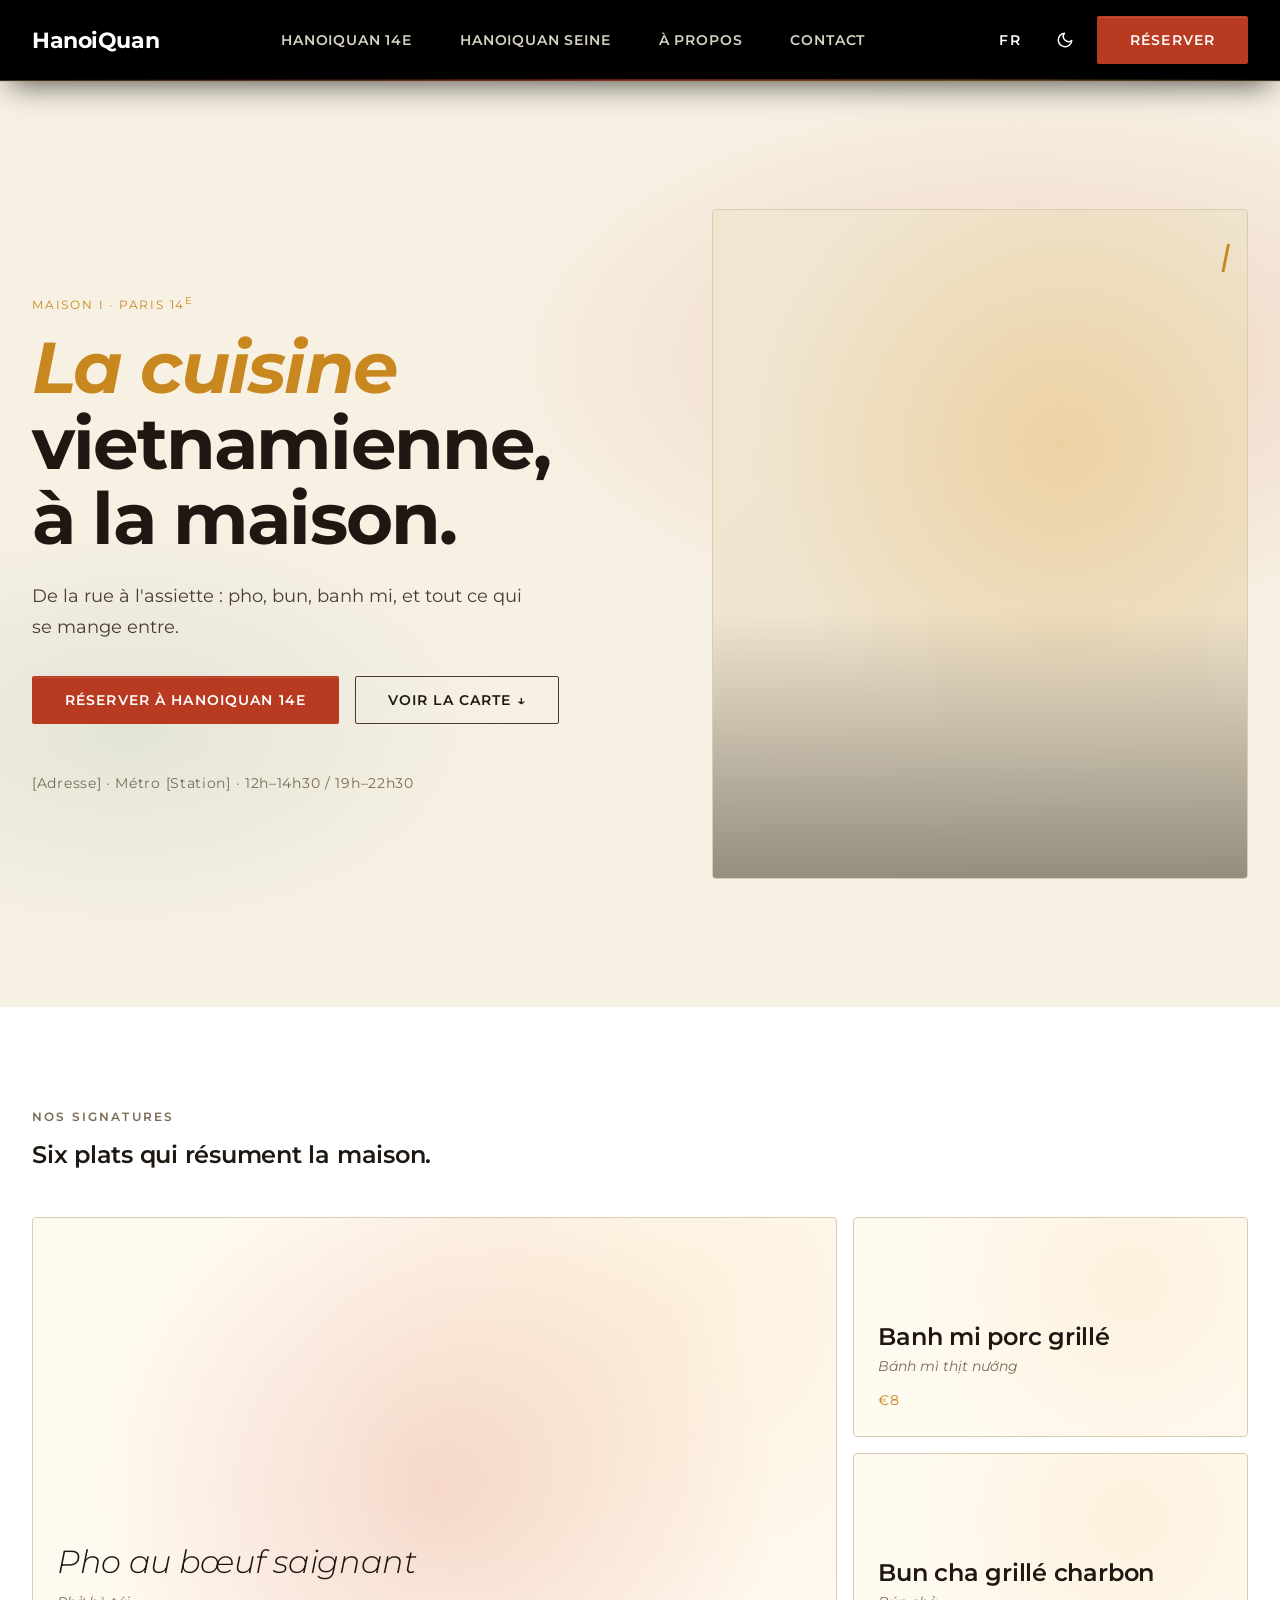
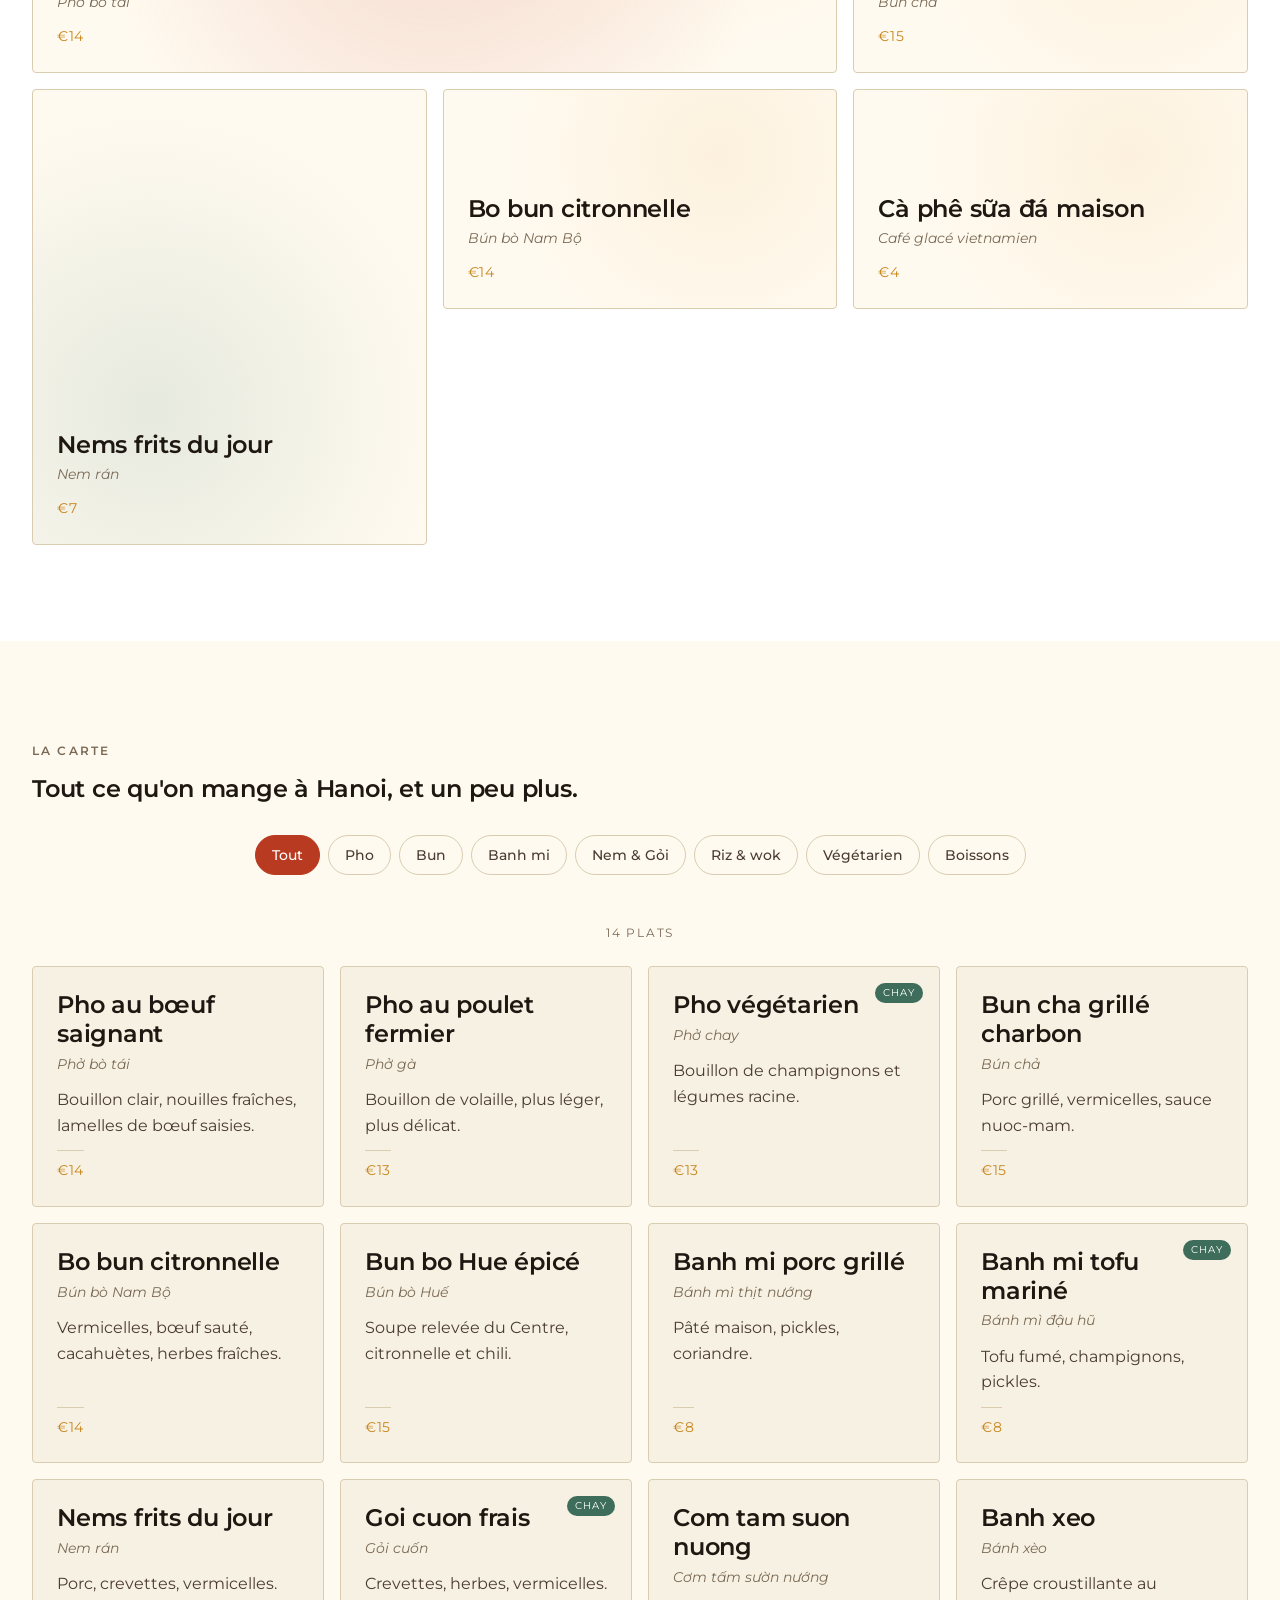
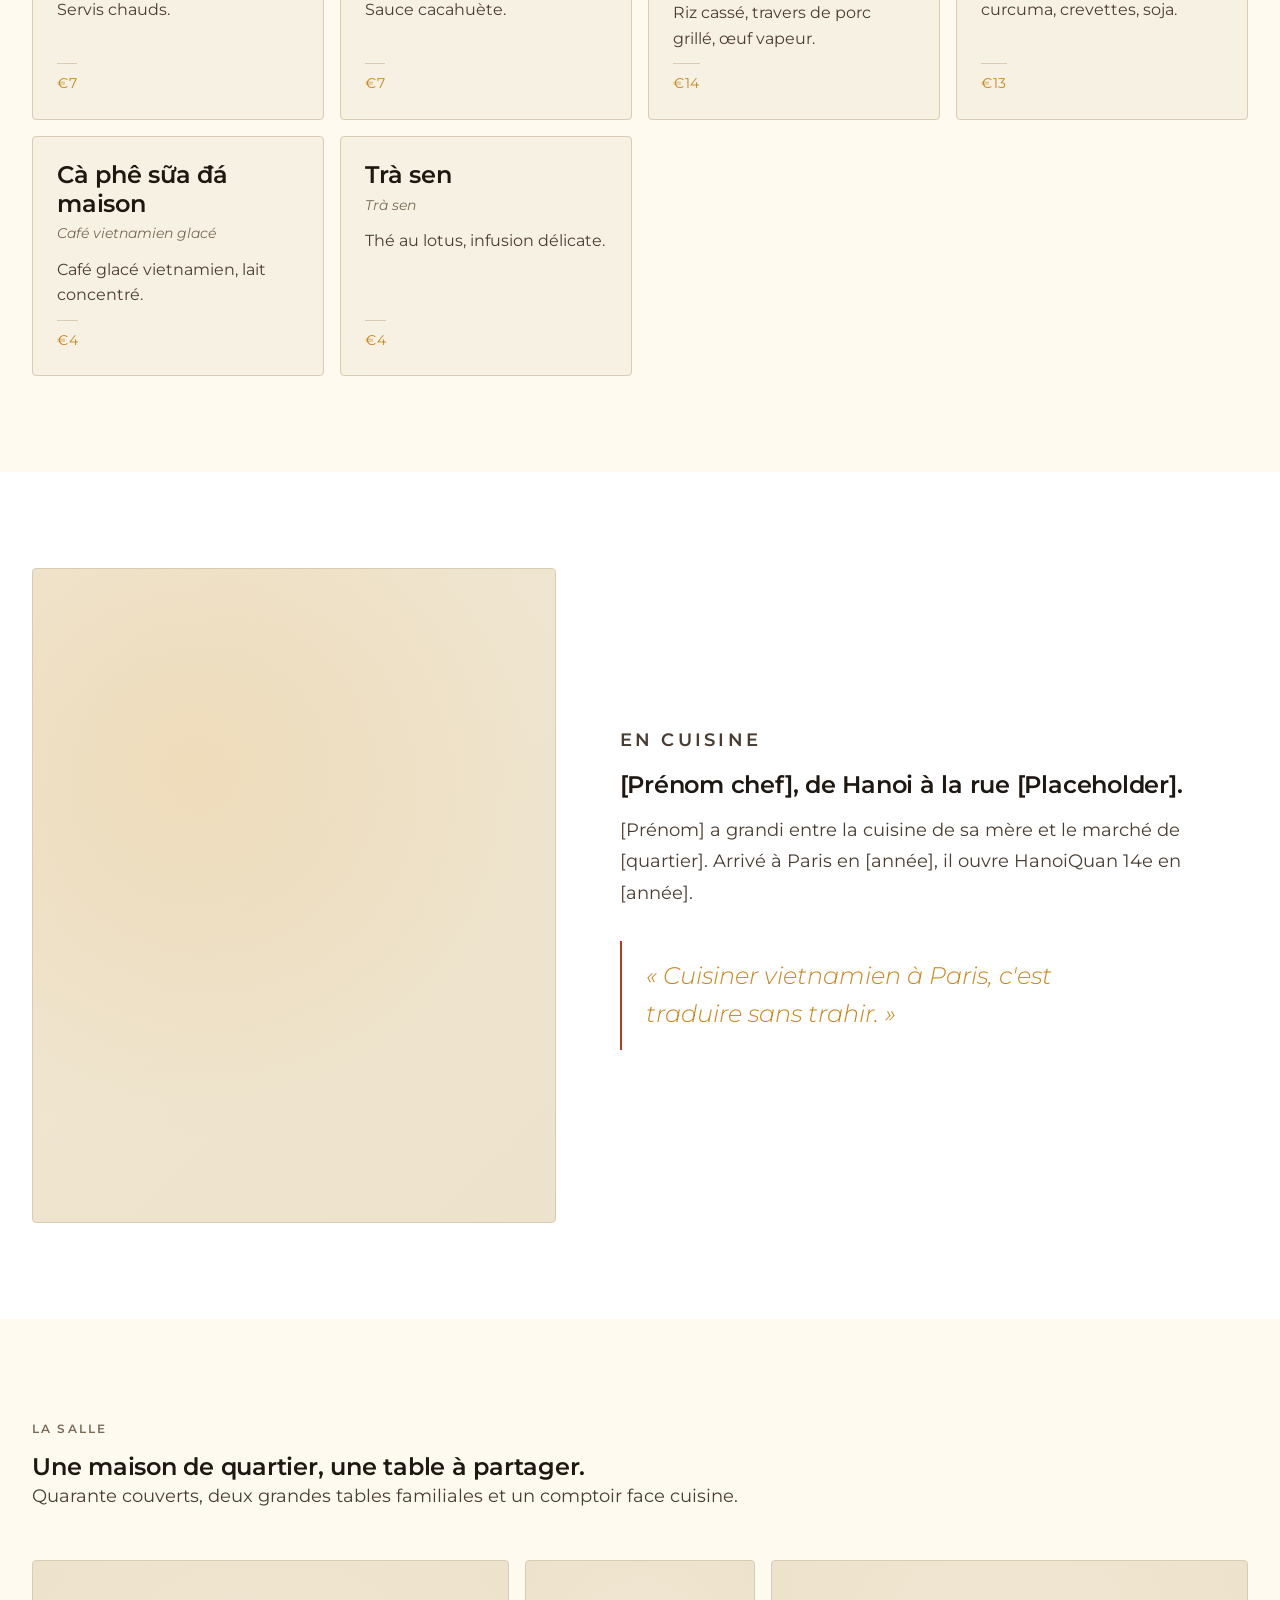
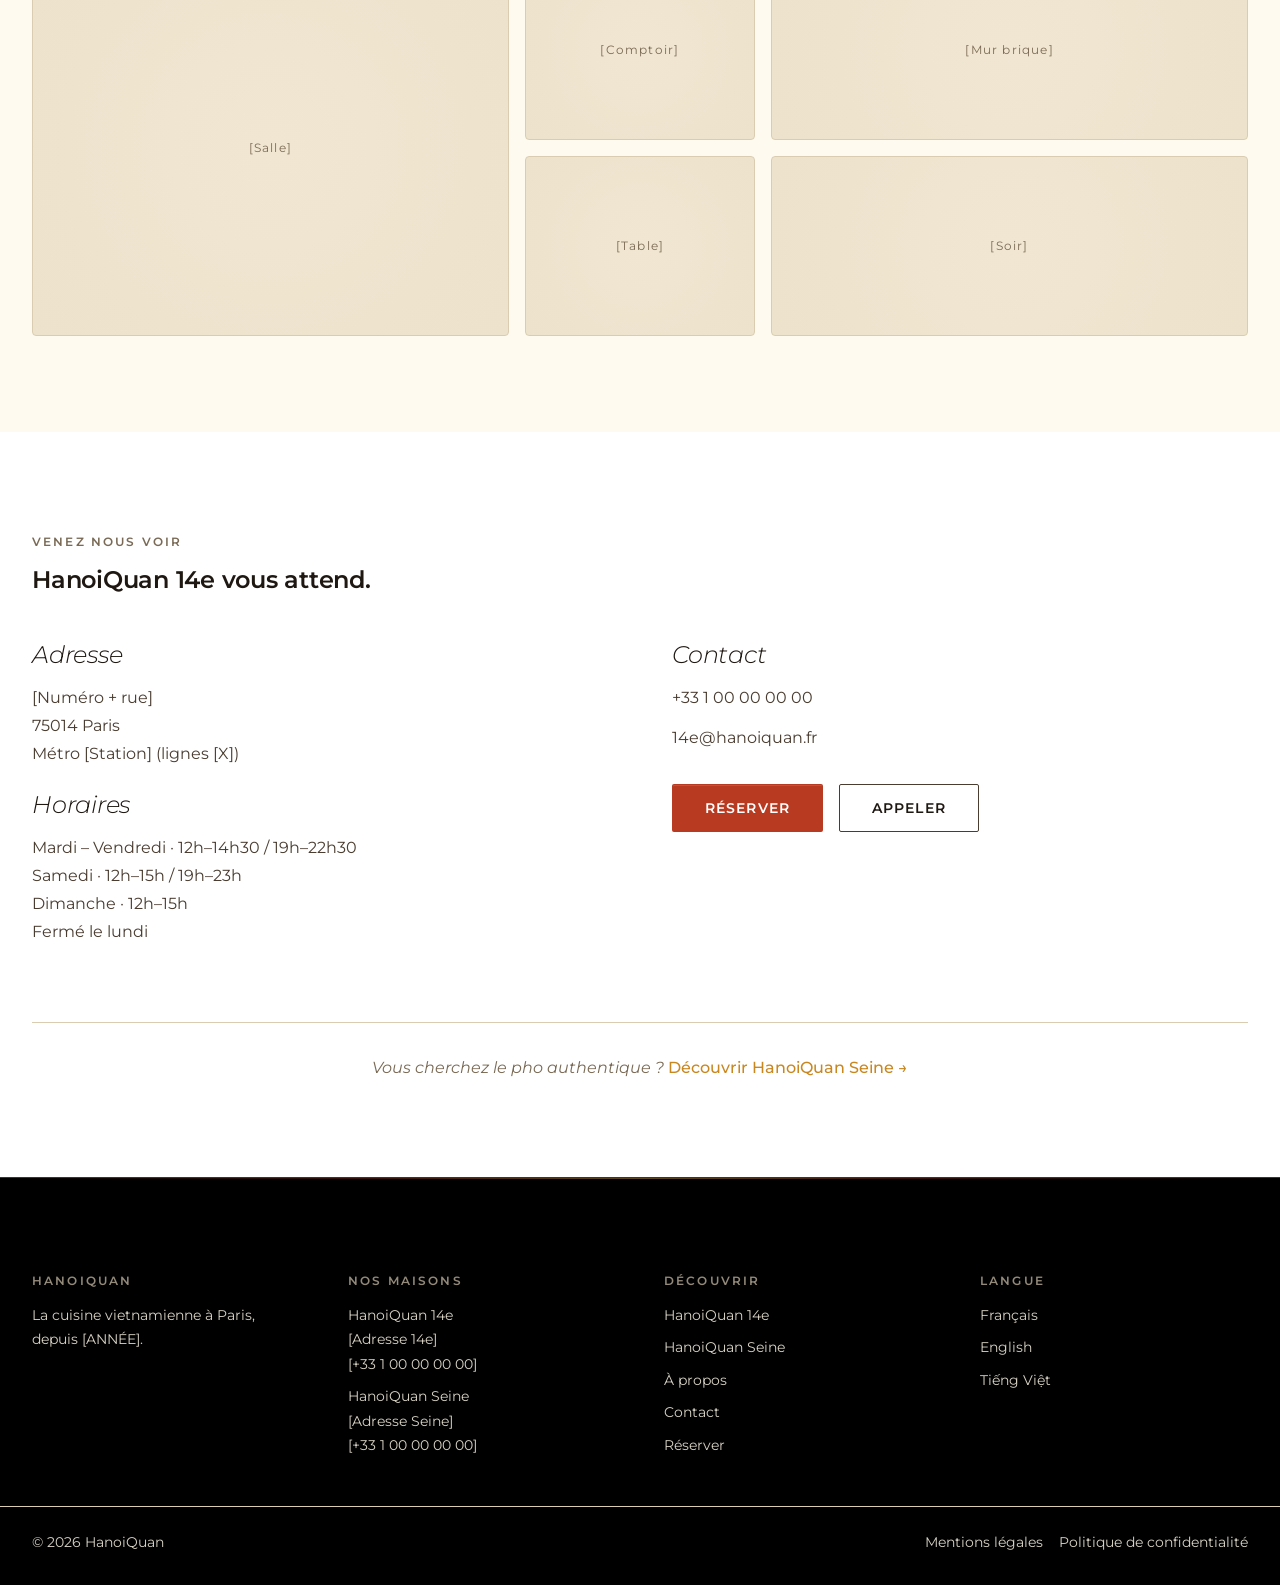
==== 14e/index.html @ 3be4f63a "Initial commit: HanoiQuan static site Multilingual (FR/EN/VI) static site for HanoiQuan — Vietnamese" ====
<!DOCTYPE html>
<html lang="fr" data-theme="dark">
<head>
  <meta charset="UTF-8">
  <meta name="viewport" content="width=device-width, initial-scale=1">
  <meta name="theme-color" content="#1A1310">
  <title>HanoiQuan 14e · Restaurant vietnamien Paris 14 — Pho, Bun, Banh Mi</title>
  <meta name="description" data-i18n-attr="content:meta.p14e.description" content="Restaurant vietnamien dans le 14e arrondissement de Paris. Carte complète : pho, bun, banh mi, plats végétariens. Ouvert midi et soir. Réservation en ligne.">

  <link rel="canonical" href="https://hanoiquan.fr/14e/">
  <link rel="alternate" hreflang="fr" href="https://hanoiquan.fr/14e/">
  <link rel="alternate" hreflang="en" href="https://hanoiquan.fr/en/14e/">
  <link rel="alternate" hreflang="vi" href="https://hanoiquan.fr/vi/14e/">
  <link rel="alternate" hreflang="x-default" href="https://hanoiquan.fr/14e/">

  <meta property="og:type" content="restaurant.restaurant">
  <meta property="og:title" content="HanoiQuan 14e — La cuisine vietnamienne, à la maison">
  <meta property="og:description" content="Pho, bun, banh mi et tout ce qui se mange entre. Restaurant vietnamien Paris 14e.">
  <meta property="og:url" content="https://hanoiquan.fr/14e/">
  <meta property="og:locale" content="fr_FR">
  <meta property="og:locale:alternate" content="en_US">
  <meta property="og:locale:alternate" content="vi_VN">
  <meta property="og:site_name" content="HanoiQuan">
  <meta name="twitter:card" content="summary_large_image">

  <link rel="icon" type="image/svg+xml" href="/assets/images/favicon.svg">

  <link rel="preconnect" href="https://fonts.googleapis.com">
  <link rel="preconnect" href="https://fonts.gstatic.com" crossorigin>
  <link rel="stylesheet" href="https://fonts.googleapis.com/css2?family=Montserrat:ital,wght@0,300..900;1,300..900&display=swap">

  <link rel="stylesheet" href="/assets/css/base.css">
  <link rel="stylesheet" href="/assets/css/branch-14e.css">

  <script>
    /* Set theme + color-scheme + meta theme-color BEFORE first paint
       to avoid flash of incorrect theme. */
    (function () {
      try {
        var t = localStorage.getItem('hanoiquan-theme')
          || (window.matchMedia('(prefers-color-scheme: light)').matches ? 'light' : 'dark');
        var root = document.documentElement;
        root.setAttribute('data-theme', t);
        root.style.colorScheme = t;
        if (t === 'light') {
          var meta = document.querySelector('meta[name="theme-color"]');
          if (meta) meta.setAttribute('content', '#F7F1E3');
        }
      } catch (e) {
        document.documentElement.setAttribute('data-theme', 'dark');
      }
    })();
  </script>

  <script type="application/ld+json">
  {
    "@context": "https://schema.org",
    "@type": "Restaurant",
    "@id": "https://hanoiquan.fr/14e/#restaurant",
    "name": "HanoiQuan 14e",
    "url": "https://hanoiquan.fr/14e/",
    "description": "Restaurant vietnamien complet dans le 14e arrondissement de Paris.",
    "servesCuisine": ["Vietnamese"],
    "priceRange": "€€",
    "address": {
      "@type": "PostalAddress",
      "streetAddress": "[Numéro + rue]",
      "postalCode": "75014",
      "addressLocality": "Paris",
      "addressCountry": "FR"
    },
    "telephone": "+33-1-00-00-00-00",
    "email": "14e@hanoiquan.fr",
    "openingHoursSpecification": [
      { "@type": "OpeningHoursSpecification", "dayOfWeek": ["Tuesday","Wednesday","Thursday","Friday"], "opens": "12:00", "closes": "14:30" },
      { "@type": "OpeningHoursSpecification", "dayOfWeek": ["Tuesday","Wednesday","Thursday","Friday"], "opens": "19:00", "closes": "22:30" },
      { "@type": "OpeningHoursSpecification", "dayOfWeek": ["Saturday"], "opens": "12:00", "closes": "15:00" },
      { "@type": "OpeningHoursSpecification", "dayOfWeek": ["Saturday"], "opens": "19:00", "closes": "23:00" },
      { "@type": "OpeningHoursSpecification", "dayOfWeek": ["Sunday"], "opens": "12:00", "closes": "15:00" }
    ],
    "acceptsReservations": "https://hanoiquan.fr/reservation/?branch=14e",
    "potentialAction": {
      "@type": "ReserveAction",
      "target": "https://hanoiquan.fr/reservation/?branch=14e"
    },
    "hasMenu": {
      "@type": "Menu",
      "name": "Carte HanoiQuan 14e",
      "hasMenuSection": [
        {
          "@type": "MenuSection", "name": "Pho",
          "hasMenuItem": [
            { "@type": "MenuItem", "name": "Phở bò tái",  "description": "Bouillon clair, nouilles fraîches, lamelles de bœuf saisies." },
            { "@type": "MenuItem", "name": "Phở gà",      "description": "Bouillon de volaille fermière, plus léger." },
            { "@type": "MenuItem", "name": "Phở chay",    "description": "Bouillon de champignons et légumes racine." }
          ]
        },
        {
          "@type": "MenuSection", "name": "Bun",
          "hasMenuItem": [
            { "@type": "MenuItem", "name": "Bún chả",      "description": "Porc grillé charbon, vermicelles, sauce nuoc-mam." },
            { "@type": "MenuItem", "name": "Bún bò Nam Bộ","description": "Vermicelles, bœuf sauté citronnelle, cacahuètes." },
            { "@type": "MenuItem", "name": "Bún bò Huế",   "description": "Soupe relevée du Centre, citronnelle et chili." }
          ]
        },
        {
          "@type": "MenuSection", "name": "Banh mi",
          "hasMenuItem": [
            { "@type": "MenuItem", "name": "Bánh mì thịt nướng", "description": "Pâté maison, pickles, coriandre." },
            { "@type": "MenuItem", "name": "Bánh mì đậu hũ",     "description": "Tofu fumé, champignons, pickles." }
          ]
        },
        {
          "@type": "MenuSection", "name": "Nem & Gỏi",
          "hasMenuItem": [
            { "@type": "MenuItem", "name": "Nem rán",   "description": "Porc, crevettes, vermicelles. Servis chauds." },
            { "@type": "MenuItem", "name": "Gỏi cuốn",  "description": "Crevettes, herbes, vermicelles. Sauce cacahuète." }
          ]
        },
        {
          "@type": "MenuSection", "name": "Riz & wok",
          "hasMenuItem": [
            { "@type": "MenuItem", "name": "Cơm tấm sườn nướng", "description": "Riz cassé, travers de porc grillé, œuf vapeur." },
            { "@type": "MenuItem", "name": "Bánh xèo",           "description": "Crêpe croustillante au curcuma, crevettes, soja." }
          ]
        },
        {
          "@type": "MenuSection", "name": "Boissons",
          "hasMenuItem": [
            { "@type": "MenuItem", "name": "Cà phê sữa đá", "description": "Café glacé vietnamien, lait concentré." },
            { "@type": "MenuItem", "name": "Trà sen",       "description": "Thé au lotus, infusion délicate." }
          ]
        }
      ]
    },
    "parentOrganization": { "@id": "https://hanoiquan.fr/#organization" }
  }
  </script>
</head>
<body data-page="p14e">
  <a class="skip-link" href="#main" data-i18n="common.skipLink">Aller au contenu principal</a>

  <header class="site-header">
    <div class="site-header__inner">
      <a href="/" class="logo" data-i18n-attr="aria-label:common.logoAria" aria-label="HanoiQuan — accueil">HanoiQuan</a>
      <button class="nav-toggle" data-i18n-attr="aria-label:common.nav.menuOpen" aria-label="Ouvrir le menu" aria-expanded="false" aria-controls="nav-main">☰</button>
      <nav class="nav-main" id="nav-main" data-i18n-attr="aria-label:common.nav.label" aria-label="Principal">
        <ul>
          <li><a href="/14e/" data-i18n="common.nav.branch14e">HanoiQuan 14e</a></li>
          <li><a href="/seine/" data-i18n="common.nav.branchSeine">HanoiQuan Seine</a></li>
          <li><a href="/about/" data-i18n="common.nav.about">À propos</a></li>
          <li><a href="/contact/" data-i18n="common.nav.contact">Contact</a></li>
        </ul>
      </nav>
      <div class="site-header__actions">
        <div class="lang-switcher">
          <button class="lang-switcher__toggle" data-i18n-attr="aria-label:common.lang.switch" aria-label="Changer de langue" aria-haspopup="true" aria-expanded="false">FR</button>
          <ul class="lang-switcher__menu" role="menu">
            <li><button data-lang="fr" role="menuitem" data-i18n="common.lang.fr">Français</button></li>
            <li><button data-lang="en" role="menuitem" data-i18n="common.lang.en">English</button></li>
            <li><button data-lang="vi" role="menuitem" data-i18n="common.lang.vi">Tiếng Việt</button></li>
          </ul>
        </div>
        <button class="theme-toggle" type="button" aria-label="Activer le thème clair" aria-pressed="false">
          <svg class="theme-toggle__icon theme-toggle__icon--sun" viewBox="0 0 24 24" width="18" height="18" fill="none" stroke="currentColor" stroke-width="2" stroke-linecap="round" stroke-linejoin="round" aria-hidden="true" focusable="false">
            <circle cx="12" cy="12" r="4"/>
            <path d="M12 2v2M12 20v2M4.93 4.93l1.41 1.41M17.66 17.66l1.41 1.41M2 12h2M20 12h2M4.93 19.07l1.41-1.41M17.66 6.34l1.41-1.41"/>
          </svg>
          <svg class="theme-toggle__icon theme-toggle__icon--moon" viewBox="0 0 24 24" width="18" height="18" fill="none" stroke="currentColor" stroke-width="2" stroke-linecap="round" stroke-linejoin="round" aria-hidden="true" focusable="false">
            <path d="M21 12.79A9 9 0 1 1 11.21 3 7 7 0 0 0 21 12.79z"/>
          </svg>
        </button>
        <a href="/reservation/?branch=14e" class="btn btn--primary" data-i18n="common.nav.reserve">Réserver</a>
      </div>
    </div>
  </header>

  <main id="main">

    <!-- 1 · Hero -->
    <section class="p14-hero" data-reveal aria-labelledby="p14-hero-title">
      <div class="container p14-hero__inner">
        <div class="p14-hero__text">
          <p class="eyebrow" data-i18n-html="pages.p14e.hero.eyebrowHtml">Maison I · Paris 14<sup>e</sup></p>
          <h1 id="p14-hero-title" data-i18n="pages.p14e.hero.h1">La cuisine vietnamienne, à la maison.</h1>
          <p class="lead p14-hero__sub" data-i18n="pages.p14e.hero.sub">De la rue à l'assiette&nbsp;: pho, bun, banh mi, et tout ce qui se mange entre.</p>
          <div class="p14-hero__cta">
            <a href="/reservation/?branch=14e" class="btn btn--primary" data-i18n="pages.p14e.hero.ctaPrimary">Réserver à HanoiQuan 14e</a>
            <a href="#menu" class="btn btn--ghost" data-i18n="pages.p14e.hero.ctaSecondary">Voir la carte ↓</a>
          </div>
          <p class="p14-hero__meta">[Adresse] · Métro [Station] · 12h–14h30 / 19h–22h30</p>
        </div>
        <div class="p14-hero__media"
             role="img"
             aria-label="Salle chaleureuse de HanoiQuan 14e, lumière jaune et table en bois."></div>
      </div>
    </section>

    <!-- 2 · Featured dishes — asymmetric mosaic -->
    <section class="p14-featured" data-reveal aria-labelledby="p14-featured-title">
      <div class="container">
        <p class="overline" data-i18n="pages.p14e.featured.overline">Nos signatures</p>
        <h2 id="p14-featured-title" data-i18n="pages.p14e.featured.h2">Six plats qui résument la maison.</h2>
        <div class="p14-featured__grid">
          <article class="p14-featured__item">
            <h3 data-i18n="data.menu14e.phoBoTai.name">Pho au bœuf saignant</h3>
            <p class="p14-featured__vi" lang="vi">Phở bò tái</p>
            <span class="p14-featured__price">€14</span>
          </article>
          <article class="p14-featured__item">
            <h3 data-i18n="data.menu14e.banhMiPorc.name">Banh mi porc grillé</h3>
            <p class="p14-featured__vi" lang="vi">Bánh mì thịt nướng</p>
            <span class="p14-featured__price">€8</span>
          </article>
          <article class="p14-featured__item">
            <h3 data-i18n="data.menu14e.bunCha.name">Bun cha grillé charbon</h3>
            <p class="p14-featured__vi" lang="vi">Bún chả</p>
            <span class="p14-featured__price">€15</span>
          </article>
          <article class="p14-featured__item">
            <h3 data-i18n="data.menu14e.nemRan.name">Nems frits du jour</h3>
            <p class="p14-featured__vi" lang="vi">Nem rán</p>
            <span class="p14-featured__price">€7</span>
          </article>
          <article class="p14-featured__item">
            <h3 data-i18n="data.menu14e.boBun.name">Bo bun citronnelle</h3>
            <p class="p14-featured__vi" lang="vi">Bún bò Nam Bộ</p>
            <span class="p14-featured__price">€14</span>
          </article>
          <article class="p14-featured__item">
            <h3 data-i18n="data.menu14e.caPhe.name">Cà phê sữa đá maison</h3>
            <p class="p14-featured__vi" lang="vi">Café glacé vietnamien</p>
            <span class="p14-featured__price">€4</span>
          </article>
        </div>
      </div>
    </section>

    <!-- 3 · Menu — filterable grid -->
    <section id="menu" class="p14-menu" data-reveal aria-labelledby="p14-menu-title">
      <div class="container">
        <p class="overline" data-i18n="pages.p14e.menu.overline">La carte</p>
        <h2 id="p14-menu-title" data-i18n="pages.p14e.menu.h2">Tout ce qu'on mange à Hanoi, et un peu plus.</h2>

        <div class="p14-menu__filter" role="group" data-i18n-attr="aria-label:pages.p14e.menu.filterLabel" aria-label="Catégories de plats">
          <button class="p14-filter-chip is-active" data-filter="all"      aria-pressed="true"  data-i18n="pages.p14e.menu.filterAll">Tout</button>
          <button class="p14-filter-chip"           data-filter="pho"      aria-pressed="false" data-i18n="pages.p14e.menu.filterPho">Pho</button>
          <button class="p14-filter-chip"           data-filter="bun"      aria-pressed="false" data-i18n="pages.p14e.menu.filterBun">Bun</button>
          <button class="p14-filter-chip"           data-filter="banh-mi"  aria-pressed="false" data-i18n="pages.p14e.menu.filterBanhMi">Banh mi</button>
          <button class="p14-filter-chip"           data-filter="nem"      aria-pressed="false" data-i18n="pages.p14e.menu.filterNem">Nem &amp; Gỏi</button>
          <button class="p14-filter-chip"           data-filter="riz"      aria-pressed="false" data-i18n="pages.p14e.menu.filterRiz">Riz &amp; wok</button>
          <button class="p14-filter-chip"           data-filter="vege"     aria-pressed="false" data-i18n="pages.p14e.menu.filterVege">Végétarien</button>
          <button class="p14-filter-chip"           data-filter="boissons" aria-pressed="false" data-i18n="pages.p14e.menu.filterDrinks">Boissons</button>
        </div>

        <p class="p14-menu__count" aria-live="polite">
          <span data-menu-count>14</span>
          <span data-i18n="pages.p14e.menu.dishes">plats</span>
        </p>

        <div class="p14-menu__grid">

          <article class="p14-menu__item" data-category="pho">
            <h3 data-i18n="data.menu14e.phoBoTai.name">Pho au bœuf saignant</h3>
            <p class="p14-menu__item__vi" lang="vi">Phở bò tái</p>
            <p class="p14-menu__item__desc" data-i18n="data.menu14e.phoBoTai.desc">Bouillon clair, nouilles fraîches, lamelles de bœuf saisies.</p>
            <span class="p14-menu__item__price">€14</span>
          </article>

          <article class="p14-menu__item" data-category="pho">
            <h3 data-i18n="data.menu14e.phoGa.name">Pho au poulet fermier</h3>
            <p class="p14-menu__item__vi" lang="vi">Phở gà</p>
            <p class="p14-menu__item__desc" data-i18n="data.menu14e.phoGa.desc">Bouillon de volaille, plus léger, plus délicat.</p>
            <span class="p14-menu__item__price">€13</span>
          </article>

          <article class="p14-menu__item" data-category="pho vege">
            <h3 data-i18n="data.menu14e.phoChay.name">Pho végétarien</h3>
            <p class="p14-menu__item__vi" lang="vi">Phở chay</p>
            <p class="p14-menu__item__desc" data-i18n="data.menu14e.phoChay.desc">Bouillon de champignons et légumes racine.</p>
            <span class="p14-menu__item__price">€13</span>
          </article>

          <article class="p14-menu__item" data-category="bun">
            <h3 data-i18n="data.menu14e.bunCha.name">Bun cha grillé charbon</h3>
            <p class="p14-menu__item__vi" lang="vi">Bún chả</p>
            <p class="p14-menu__item__desc" data-i18n="data.menu14e.bunCha.desc">Porc grillé, vermicelles, sauce nuoc-mam.</p>
            <span class="p14-menu__item__price">€15</span>
          </article>

          <article class="p14-menu__item" data-category="bun">
            <h3 data-i18n="data.menu14e.boBun.name">Bo bun citronnelle</h3>
            <p class="p14-menu__item__vi" lang="vi">Bún bò Nam Bộ</p>
            <p class="p14-menu__item__desc" data-i18n="data.menu14e.boBun.desc">Vermicelles, bœuf sauté, cacahuètes, herbes fraîches.</p>
            <span class="p14-menu__item__price">€14</span>
          </article>

          <article class="p14-menu__item" data-category="bun">
            <h3 data-i18n="data.menu14e.bunBoHue.name">Bun bo Hue épicé</h3>
            <p class="p14-menu__item__vi" lang="vi">Bún bò Huế</p>
            <p class="p14-menu__item__desc" data-i18n="data.menu14e.bunBoHue.desc">Soupe relevée du Centre, citronnelle et chili.</p>
            <span class="p14-menu__item__price">€15</span>
          </article>

          <article class="p14-menu__item" data-category="banh-mi">
            <h3 data-i18n="data.menu14e.banhMiPorc.name">Banh mi porc grillé</h3>
            <p class="p14-menu__item__vi" lang="vi">Bánh mì thịt nướng</p>
            <p class="p14-menu__item__desc" data-i18n="data.menu14e.banhMiPorc.desc">Pâté maison, pickles, coriandre.</p>
            <span class="p14-menu__item__price">€8</span>
          </article>

          <article class="p14-menu__item" data-category="banh-mi vege">
            <h3 data-i18n="data.menu14e.banhMiTofu.name">Banh mi tofu mariné</h3>
            <p class="p14-menu__item__vi" lang="vi">Bánh mì đậu hũ</p>
            <p class="p14-menu__item__desc" data-i18n="data.menu14e.banhMiTofu.desc">Tofu fumé, champignons, pickles.</p>
            <span class="p14-menu__item__price">€8</span>
          </article>

          <article class="p14-menu__item" data-category="nem">
            <h3 data-i18n="data.menu14e.nemRan.name">Nems frits du jour</h3>
            <p class="p14-menu__item__vi" lang="vi">Nem rán</p>
            <p class="p14-menu__item__desc" data-i18n="data.menu14e.nemRan.desc">Porc, crevettes, vermicelles. Servis chauds.</p>
            <span class="p14-menu__item__price">€7</span>
          </article>

          <article class="p14-menu__item" data-category="nem vege">
            <h3 data-i18n="data.menu14e.goiCuon.name">Goi cuon frais</h3>
            <p class="p14-menu__item__vi" lang="vi">Gỏi cuốn</p>
            <p class="p14-menu__item__desc" data-i18n="data.menu14e.goiCuon.desc">Crevettes, herbes, vermicelles. Sauce cacahuète.</p>
            <span class="p14-menu__item__price">€7</span>
          </article>

          <article class="p14-menu__item" data-category="riz">
            <h3 data-i18n="data.menu14e.comTam.name">Com tam suon nuong</h3>
            <p class="p14-menu__item__vi" lang="vi">Cơm tấm sườn nướng</p>
            <p class="p14-menu__item__desc" data-i18n="data.menu14e.comTam.desc">Riz cassé, travers de porc grillé, œuf vapeur.</p>
            <span class="p14-menu__item__price">€14</span>
          </article>

          <article class="p14-menu__item" data-category="riz">
            <h3 data-i18n="data.menu14e.banhXeo.name">Banh xeo</h3>
            <p class="p14-menu__item__vi" lang="vi">Bánh xèo</p>
            <p class="p14-menu__item__desc" data-i18n="data.menu14e.banhXeo.desc">Crêpe croustillante au curcuma, crevettes, soja.</p>
            <span class="p14-menu__item__price">€13</span>
          </article>

          <article class="p14-menu__item" data-category="boissons">
            <h3 data-i18n="data.menu14e.caPhe.name">Cà phê sữa đá maison</h3>
            <p class="p14-menu__item__vi" lang="vi">Café vietnamien glacé</p>
            <p class="p14-menu__item__desc" data-i18n="data.menu14e.caPhe.desc">Café glacé vietnamien, lait concentré.</p>
            <span class="p14-menu__item__price">€4</span>
          </article>

          <article class="p14-menu__item" data-category="boissons">
            <h3 data-i18n="data.menu14e.traSen.name">Trà sen</h3>
            <p class="p14-menu__item__vi" lang="vi">Trà sen</p>
            <p class="p14-menu__item__desc" data-i18n="data.menu14e.traSen.desc">Thé au lotus, infusion délicate.</p>
            <span class="p14-menu__item__price">€4</span>
          </article>

        </div>
      </div>
    </section>

    <!-- 4 · Chef story -->
    <section class="p14-chef" data-reveal aria-labelledby="p14-chef-title">
      <div class="container p14-chef__inner">
        <div class="p14-chef__media"
             role="img"
             aria-label="Portrait du chef en cuisine, lumière naturelle."></div>
        <div class="p14-chef__text">
          <p class="overline" data-i18n="pages.p14e.chef.overline">En cuisine</p>
          <h2 id="p14-chef-title" data-i18n="pages.p14e.chef.h2">[Prénom chef], de Hanoi à la rue [Placeholder].</h2>
          <p data-i18n="pages.p14e.chef.body">[Prénom] a grandi entre la cuisine de sa mère et le marché de [quartier]. Arrivé à Paris en [année], il ouvre HanoiQuan 14e en [année].</p>
          <blockquote class="p14-chef__quote" data-i18n="pages.p14e.chef.quote">« Cuisiner vietnamien à Paris, c'est traduire sans trahir. »</blockquote>
        </div>
      </div>
    </section>

    <!-- 5 · Atmosphere -->
    <section class="p14-amb" data-reveal aria-labelledby="p14-amb-title">
      <div class="container">
        <p class="overline" data-i18n="pages.p14e.atmosphere.overline">La salle</p>
        <h2 id="p14-amb-title" data-i18n="pages.p14e.atmosphere.h2">Une maison de quartier, une table à partager.</h2>
        <p class="lead" data-i18n="pages.p14e.atmosphere.body">Quarante couverts, deux grandes tables familiales et un comptoir face cuisine.</p>
        <div class="p14-amb__gallery">
          <div class="p14-amb__photo">[Salle]</div>
          <div class="p14-amb__photo">[Comptoir]</div>
          <div class="p14-amb__photo">[Mur brique]</div>
          <div class="p14-amb__photo">[Table]</div>
          <div class="p14-amb__photo">[Soir]</div>
        </div>
      </div>
    </section>

    <!-- 6 · Reservation + contact -->
    <section class="p14-info" data-reveal aria-labelledby="p14-info-title">
      <div class="container">
        <p class="overline" data-i18n="pages.p14e.info.overline">Venez nous voir</p>
        <h2 id="p14-info-title" data-i18n="pages.p14e.info.h2">HanoiQuan 14e vous attend.</h2>
        <div class="p14-info__inner">
          <div class="p14-info__block">
            <h3 data-i18n="pages.p14e.info.addressTitle">Adresse</h3>
            <p>[Numéro + rue]<br>75014 Paris<br>Métro [Station] (lignes [X])</p>
            <h3 style="margin-top: var(--space-lg)" data-i18n="pages.p14e.info.hoursTitle">Horaires</h3>
            <p>Mardi – Vendredi · 12h–14h30 / 19h–22h30<br>
               Samedi · 12h–15h / 19h–23h<br>
               Dimanche · 12h–15h<br>
               Fermé le lundi</p>
          </div>
          <div class="p14-info__block">
            <h3 data-i18n="pages.p14e.info.contactTitle">Contact</h3>
            <p><a href="tel:+33100000000">+33 1 00 00 00 00</a></p>
            <p><a href="mailto:14e@hanoiquan.fr">14e@hanoiquan.fr</a></p>
            <div class="p14-info__cta">
              <a href="/reservation/?branch=14e" class="btn btn--primary" data-i18n="pages.p14e.info.reserveBtn">Réserver</a>
              <a href="tel:+33100000000" class="btn btn--ghost" data-i18n="pages.p14e.info.callBtn">Appeler</a>
            </div>
          </div>
        </div>
        <p class="p14-info__crosslink" data-i18n-html="pages.p14e.info.crosslinkHtml">Vous cherchez le pho authentique&nbsp;? <a href="/seine/">Découvrir HanoiQuan Seine →</a></p>
      </div>
    </section>

  </main>

  <footer class="site-footer">
    <div class="site-footer__inner">
      <div class="footer-col">
        <h3 data-i18n="common.footer.brandTitle">HanoiQuan</h3>
        <p data-i18n="common.footer.brandTagline">La cuisine vietnamienne à Paris, depuis [ANNÉE].</p>
      </div>
      <div class="footer-col">
        <h3 data-i18n="common.footer.houses">Nos maisons</h3>
        <ul>
          <li>HanoiQuan 14e<br>[Adresse 14e]<br>[+33 1 00 00 00 00]</li>
          <li>HanoiQuan Seine<br>[Adresse Seine]<br>[+33 1 00 00 00 00]</li>
        </ul>
      </div>
      <div class="footer-col">
        <h3 data-i18n="common.footer.discover">Découvrir</h3>
        <ul>
          <li><a href="/14e/" data-i18n="common.nav.branch14e">HanoiQuan 14e</a></li>
          <li><a href="/seine/" data-i18n="common.nav.branchSeine">HanoiQuan Seine</a></li>
          <li><a href="/about/" data-i18n="common.nav.about">À propos</a></li>
          <li><a href="/contact/" data-i18n="common.nav.contact">Contact</a></li>
          <li><a href="/reservation/" data-i18n="common.nav.reserve">Réserver</a></li>
        </ul>
      </div>
      <div class="footer-col">
        <h3 data-i18n="common.footer.language">Langue</h3>
        <ul>
          <li><a href="/" hreflang="fr" data-i18n="common.lang.fr">Français</a></li>
          <li><a href="/en/" hreflang="en" data-i18n="common.lang.en">English</a></li>
          <li><a href="/vi/" hreflang="vi" data-i18n="common.lang.vi">Tiếng Việt</a></li>
        </ul>
      </div>
    </div>
    <div class="site-footer__bottom">
      <p data-i18n="common.footer.copyright">© 2026 HanoiQuan</p>
      <ul>
        <li><a href="/mentions-legales/" data-i18n="common.footer.legal">Mentions légales</a></li>
        <li><a href="/politique-confidentialite/" data-i18n="common.footer.privacy">Politique de confidentialité</a></li>
      </ul>
    </div>
  </footer>

  <script type="module" src="/assets/js/main.js"></script>
</body>
</html>
---- assets/css/base.css ----
/* ============================================================
   HanoiQuan — Base
   Design tokens · reset · typography · layout · components
   shared across every page.
   ============================================================
   Layer order:
     1. Tokens          (CSS variables, dark default + light)
     2. Reset
     3. Typography
     4. Layout          (container, section)
     5. Utilities
     6. Motion          (reveal, fade, slide)
     7. Header          (sticky, nav, lang, theme, mobile)
     8. Buttons
     9. Cards
    10. Forms
    11. Media           (figure, picture, aspect)
    12. Footer
    13. Reduced motion
   ============================================================ */


/* ============================================================
   1. Tokens — Dark (default)
   Ấm, tương phản cao, không pure black.
   ============================================================ */
:root {
  color-scheme: dark;

  /* Surfaces — header/footer pure đen, content gradient xám→đen */
  --bg-deep:       #000000;     /* header + footer — pure black */
  --bg-base:       #1A1410;     /* content base — warm dark gray */
  --bg-section-a:  #221813;     /* lighter section variant (warm gray) */
  --bg-section-b:  #14100C;     /* darker section variant (near black) */
  --bg-elevated:   #2C201A;     /* card, panel */
  --bg-overlay:    #382820;     /* hover, dropdown */
  --bg-inset:      #0A0705;     /* input, code, deep accents */
  --bg-tint-warm:  rgba(232, 163, 61, 0.06);
  --bg-tint-gold:  rgba(201, 166, 107, 0.05);

  /* Ink — contrast cao hơn cho dễ đọc */
  --ink-primary:   #FBF6EA;     /* ≥ 16:1 vs bg-base */
  --ink-secondary: #DDC9AC;
  --ink-muted:     #998264;
  --ink-on-accent: #FFFFFF;

  /* Accents — gold thêm cho luxury */
  --accent-vermillion:    #C8442B;
  --accent-vermillion-h:  #DC5B40;
  --accent-saffron:       #E8A33D;
  --accent-saffron-soft:  #F0BC6E;
  --accent-gold:          #C9A66B;     /* luxury accent */
  --accent-gold-soft:     #DEC08D;
  --accent-jade:          #5B8C7B;
  --accent-rice:          #EFE3C8;

  /* Borders */
  --border-subtle: #3A2D24;
  --border-strong: #5A4636;
  --border-accent: var(--accent-vermillion);

  /* Shadow & glow */
  --shadow-warm:   0 8px 24px rgba(200, 68, 43, 0.18);
  --shadow-soft:   0 2px 12px rgba(0, 0, 0, 0.35);
  --shadow-deep:   0 16px 48px rgba(0, 0, 0, 0.5);

  /* Typography stacks — unified on Montserrat */
  --font-display: "Montserrat", system-ui, -apple-system, "Segoe UI", sans-serif;
  --font-body:    "Montserrat", system-ui, -apple-system, "Segoe UI", sans-serif;
  --font-accent:  "Montserrat", system-ui, -apple-system, "Segoe UI", sans-serif;
  --font-mono:    "Montserrat", system-ui, -apple-system, "Segoe UI", sans-serif;

  /* Type scale (modular 1.25, fluid) */
  --fs-display:  clamp(3rem, 7vw, 6rem);
  --fs-h1:       clamp(2.5rem, 5vw, 4rem);
  --fs-h2:       clamp(2rem, 4vw, 3rem);
  --fs-h3:       clamp(1.5rem, 3vw, 2rem);
  --fs-h4:       1.5rem;
  --fs-body-lg:  1.125rem;
  --fs-body:     1rem;
  --fs-caption:  0.875rem;
  --fs-overline: 0.75rem;

  /* Line heights */
  --lh-tight:   1.1;
  --lh-snug:    1.25;
  --lh-base:    1.6;
  --lh-relaxed: 1.75;

  /* Spacing scale */
  --space-2xs: 0.25rem;
  --space-xs:  0.5rem;
  --space-sm:  0.75rem;
  --space-md:  1rem;
  --space-lg:  1.5rem;
  --space-xl:  2rem;
  --space-2xl: 3rem;
  --space-3xl: 4rem;
  --space-4xl: 6rem;
  --space-5xl: 8rem;

  /* Layout */
  --container-max:    1280px;
  --container-narrow: 720px;
  --container-wide:   1440px;
  --gutter:           clamp(1rem, 4vw, 2rem);

  /* Radius — vuông vắn, không quá tròn */
  --radius-xs:   2px;
  --radius-sm:   4px;
  --radius-md:   8px;
  --radius-lg:   16px;
  --radius-pill: 999px;

  /* Motion */
  --motion-instant: 100ms;
  --motion-fast:    200ms;
  --motion-base:    300ms;
  --motion-medium:  500ms;
  --motion-slow:    800ms;
  --motion-cinema: 1200ms;

  --ease-standard:    cubic-bezier(0.4, 0, 0.2, 1);
  --ease-emphasized:  cubic-bezier(0.65, 0, 0.35, 1);
  --ease-expo-out:    cubic-bezier(0.16, 1, 0.3, 1);
  --ease-decelerate:  cubic-bezier(0, 0, 0.2, 1);
  --ease-accelerate:  cubic-bezier(0.4, 0, 1, 1);

  /* Z-index scale */
  --z-base:    1;
  --z-sticky:  100;
  --z-header:  200;
  --z-drawer:  300;
  --z-modal:   400;
  --z-toast:   500;
}

/* ---------- Light mode override ---------- */
[data-theme="light"] {
  color-scheme: light;

  --bg-deep:       #000000;     /* header/footer luôn đen tuyền */
  --bg-base:       #F7F1E3;
  --bg-section-a:  #FFFAF0;
  --bg-section-b:  #F0E6D2;
  --bg-elevated:   #FFFAF0;
  --bg-overlay:    #F0E6D2;
  --bg-inset:      #EDE3CC;
  --bg-tint-warm:  rgba(184, 58, 33, 0.05);
  --bg-tint-gold:  rgba(154, 116, 51, 0.05);

  --ink-primary:   #1F1812;
  --ink-secondary: #4A3C30;
  --ink-muted:     #7A6A55;
  --ink-on-accent: #FFFFFF;
  /* Header/footer is dark in light mode → invert ink for those surfaces */
  --ink-on-deep-primary:   #FBF6EA;
  --ink-on-deep-secondary: #DDC9AC;
  --ink-on-deep-muted:     #998264;

  --accent-vermillion:    #B83A21;
  --accent-vermillion-h:  #C8442B;
  --accent-saffron:       #C9871F;
  --accent-saffron-soft:  #E0A04A;
  --accent-gold:          #9A7433;
  --accent-gold-soft:     #B89150;
  --accent-jade:          #3F6D5C;

  --border-subtle: #D9CCB0;
  --border-strong: #A89579;

  --shadow-warm:   0 8px 24px rgba(184, 58, 33, 0.15);
  --shadow-soft:   0 2px 12px rgba(31, 24, 18, 0.08);
  --shadow-deep:   0 16px 48px rgba(31, 24, 18, 0.12);
}


/* ============================================================
   2. Reset
   ============================================================ */
*, *::before, *::after { box-sizing: border-box; }
* { margin: 0; }

html {
  scroll-behavior: smooth;
  -webkit-text-size-adjust: 100%;
  text-size-adjust: 100%;
  scroll-padding-top: 80px;
}

body {
  min-height: 100vh;
  line-height: var(--lh-base);
  font-family: var(--font-body);
  font-size: var(--fs-body);
  font-weight: 400;
  color: var(--ink-primary);
  background:
    radial-gradient(ellipse 80% 50% at 50% 0%, color-mix(in srgb, var(--accent-gold) 5%, transparent) 0%, transparent 60%),
    linear-gradient(180deg, #2A1F18 0%, var(--bg-base) 35%, var(--bg-section-b) 100%);
  background-attachment: fixed;
  -webkit-font-smoothing: antialiased;
  -moz-osx-font-smoothing: grayscale;
  text-rendering: optimizeLegibility;
  font-synthesis: none;
  transition: background var(--motion-base) var(--ease-standard),
              color      var(--motion-base) var(--ease-standard);
}

img, picture, video, canvas, svg {
  display: block;
  max-width: 100%;
  height: auto;
}

input, button, textarea, select { font: inherit; color: inherit; }
button { background: none; border: none; cursor: pointer; padding: 0; color: inherit; }
a { color: inherit; text-decoration: none; }
ul, ol { list-style: none; padding: 0; }

h1, h2, h3, h4, h5, h6 {
  font-family: var(--font-display);
  font-weight: 600;
  line-height: var(--lh-tight);
  letter-spacing: -0.01em;
  color: var(--ink-primary);
}

p { line-height: var(--lh-base); }

::selection {
  background: var(--accent-vermillion);
  color: var(--ink-on-accent);
}


/* ============================================================
   3. Typography helpers
   ============================================================ */
.overline {
  display: inline-block;
  font-family: var(--font-body);
  font-size: var(--fs-overline);
  text-transform: uppercase;
  letter-spacing: 0.18em;
  color: var(--ink-muted);
  font-weight: 600;
  margin-bottom: var(--space-md);
}

.eyebrow {
  font-family: var(--font-mono);
  font-size: var(--fs-overline);
  letter-spacing: 0.15em;
  color: var(--accent-saffron);
  text-transform: uppercase;
}

.lead {
  font-size: var(--fs-body-lg);
  color: var(--ink-secondary);
  line-height: var(--lh-relaxed);
  max-width: 60ch;
}

.display {
  font-family: var(--font-display);
  font-size: var(--fs-display);
  font-weight: 300;
  font-style: italic;
  line-height: var(--lh-tight);
}

.handwritten {
  font-family: var(--font-accent);
  font-weight: 400;
}

.mono {
  font-family: var(--font-mono);
  letter-spacing: 0;
}

blockquote {
  font-family: var(--font-display);
  font-style: italic;
  font-size: var(--fs-h3);
  color: var(--accent-saffron);
  border-left: 2px solid var(--accent-vermillion);
  padding-left: var(--space-lg);
  margin-block: var(--space-xl);
  max-width: 30ch;
}


/* ============================================================
   4. Layout
   ============================================================ */
.container {
  width: 100%;
  max-width: var(--container-max);
  margin-inline: auto;
  padding-inline: var(--gutter);
}
.container--narrow { max-width: var(--container-narrow); }
.container--wide   { max-width: var(--container-wide); }

section { padding-block: var(--space-4xl); }
section.section--tight { padding-block: var(--space-2xl); }
section.section--loose { padding-block: var(--space-5xl); }

/* Block separator on home — clear gold/vermillion divider line between sections */
[data-page="home"] main > section + section {
  position: relative;
  border-top: 1px solid color-mix(in srgb, var(--accent-gold) 14%, transparent);
}
[data-page="home"] main > section + section::before {
  content: '';
  position: absolute;
  top: -1px;
  left: 50%;
  transform: translateX(-50%);
  width: clamp(140px, 22vw, 280px);
  height: 2px;
  background: linear-gradient(
    90deg,
    transparent 0%,
    color-mix(in srgb, var(--accent-vermillion) 60%, transparent) 25%,
    var(--accent-gold) 50%,
    color-mix(in srgb, var(--accent-vermillion) 60%, transparent) 75%,
    transparent 100%
  );
  opacity: 0.85;
  pointer-events: none;
}


/* ============================================================
   5. Utilities
   ============================================================ */
.u-sr-only {
  position: absolute;
  width: 1px; height: 1px;
  padding: 0; margin: -1px;
  overflow: hidden;
  clip: rect(0, 0, 0, 0);
  white-space: nowrap;
  border: 0;
}

.u-text-center { text-align: center; }
.u-text-balance { text-wrap: balance; }
.u-text-pretty  { text-wrap: pretty; }

.u-flow > * + * { margin-top: var(--space-md); }
.u-flow-lg > * + * { margin-top: var(--space-lg); }

.u-stack {
  display: flex;
  flex-direction: column;
  gap: var(--space-md);
}
.u-row {
  display: flex;
  gap: var(--space-md);
  flex-wrap: wrap;
  align-items: center;
}

/* Responsive show/hide */
@media (max-width: 767px) {
  .u-hide-mobile { display: none !important; }
}
@media (min-width: 768px) {
  .u-show-mobile-only { display: none !important; }
}
@media (max-width: 1023px) {
  .u-hide-tablet-down { display: none !important; }
}
@media (min-width: 1024px) {
  .u-hide-desktop { display: none !important; }
}

/* Skip link */
.skip-link {
  position: absolute;
  top: -100px; left: var(--space-md);
  padding: var(--space-sm) var(--space-md);
  background: var(--accent-vermillion);
  color: var(--ink-on-accent);
  border-radius: var(--radius-xs);
  font-weight: 600;
  font-size: var(--fs-caption);
  z-index: 1000;
  transition: top var(--motion-fast) var(--ease-standard);
}
.skip-link:focus {
  top: var(--space-md);
  outline: 2px solid var(--accent-saffron);
  outline-offset: 3px;
}

/* Focus */
:focus-visible {
  outline: 2px solid var(--accent-saffron);
  outline-offset: 3px;
  border-radius: var(--radius-xs);
}
:focus:not(:focus-visible) { outline: none; }


/* ============================================================
   6. Motion primitives
   ============================================================ */

/* Reveal — JS adds .is-revealed when in view */
[data-reveal] {
  opacity: 0;
  transform: translateY(48px) scale(0.98);
  filter: blur(6px);
  transition: opacity var(--motion-cinema) var(--ease-expo-out),
              transform var(--motion-cinema) var(--ease-expo-out),
              filter var(--motion-slow) var(--ease-expo-out);
  will-change: opacity, transform, filter;
}
[data-reveal].is-revealed {
  opacity: 1;
  transform: none;
  filter: blur(0);
}

/* Stagger children */
[data-reveal-stagger] > * {
  opacity: 0;
  transform: translateY(16px);
  transition: opacity var(--motion-medium) var(--ease-expo-out),
              transform var(--motion-medium) var(--ease-expo-out);
}
[data-reveal-stagger].is-revealed > * {
  opacity: 1;
  transform: none;
}
[data-reveal-stagger].is-revealed > *:nth-child(1) { transition-delay: 0ms; }
[data-reveal-stagger].is-revealed > *:nth-child(2) { transition-delay: 80ms; }
[data-reveal-stagger].is-revealed > *:nth-child(3) { transition-delay: 160ms; }
[data-reveal-stagger].is-revealed > *:nth-child(4) { transition-delay: 240ms; }
[data-reveal-stagger].is-revealed > *:nth-child(5) { transition-delay: 320ms; }
[data-reveal-stagger].is-revealed > *:nth-child(6) { transition-delay: 400ms; }

/* Standalone fade / slide variants */
.fade-in {
  animation: fadeIn var(--motion-medium) var(--ease-decelerate) both;
}
.slide-up {
  animation: slideUp var(--motion-medium) var(--ease-expo-out) both;
}

@keyframes fadeIn {
  from { opacity: 0; }
  to   { opacity: 1; }
}
@keyframes slideUp {
  from { opacity: 0; transform: translateY(24px); }
  to   { opacity: 1; transform: none; }
}


/* ============================================================
   7. Header
   ============================================================ */
.site-header {
  position: sticky;
  top: 0;
  z-index: var(--z-header);
  background: #000000;
  color: #FFFFFF;
  border-bottom: 1px solid color-mix(in srgb, var(--accent-gold) 22%, #1a1a1a);
  box-shadow: 0 1px 0 0 color-mix(in srgb, var(--accent-gold) 18%, transparent),
              0 12px 32px -10px rgba(0, 0, 0, 0.7);
  transition: border-color var(--motion-base) var(--ease-standard),
              box-shadow var(--motion-base) var(--ease-standard),
              padding var(--motion-base) var(--ease-standard);
}
/* Force white-ink palette inside header regardless of theme */
.site-header {
  --ink-primary:   #FFFFFF;
  --ink-secondary: #D8D2C4;
  --ink-muted:     #948A7A;
}
.site-header .logo,
.site-header .nav-main a,
.site-header .lang-switcher__toggle,
.site-header .theme-toggle,
.site-header .nav-toggle { color: #FFFFFF; }
.site-header .nav-main a { color: #D8D2C4; }
.site-header .nav-main a:hover,
.site-header .nav-main a[aria-current="page"] { color: #FFFFFF; }
/* Accent gradient hairline always visible at the bottom — strongest signal of separation */
.site-header::after {
  content: '';
  position: absolute;
  left: 0; right: 0; bottom: -1px;
  height: 2px;
  background: linear-gradient(
    90deg,
    transparent 0%,
    color-mix(in srgb, var(--accent-vermillion) 40%, transparent) 25%,
    var(--accent-vermillion) 50%,
    color-mix(in srgb, var(--accent-saffron) 60%, transparent) 75%,
    transparent 100%
  );
  opacity: 0.55;
  pointer-events: none;
  transition: opacity var(--motion-base) var(--ease-standard);
}
.site-header.is-scrolled {
  background: #000000;
  border-bottom-color: color-mix(in srgb, var(--accent-gold) 35%, #1a1a1a);
  box-shadow: 0 1px 0 0 color-mix(in srgb, var(--accent-gold) 28%, transparent),
              0 18px 44px -14px rgba(0, 0, 0, 0.85),
              0 4px 12px -4px rgba(200, 68, 43, 0.22);
}
.site-header.is-scrolled::after { opacity: 1; }

.site-header__inner {
  display: flex;
  align-items: center;
  justify-content: space-between;
  gap: var(--space-md);
  padding: var(--space-md) var(--gutter);
  max-width: var(--container-wide);
  margin-inline: auto;
  transition: padding var(--motion-base) var(--ease-standard);
}
.site-header.is-scrolled .site-header__inner {
  padding-block: var(--space-sm);
}

.logo {
  font-family: var(--font-display);
  font-size: 1.35rem;
  font-weight: 700;
  letter-spacing: -0.02em;
  color: var(--ink-primary);
  white-space: nowrap;
  transition: color var(--motion-fast) var(--ease-standard);
}
.logo:hover { color: var(--accent-vermillion); }

/* Main nav */
.nav-main ul {
  display: flex;
  gap: var(--space-md);
}
.nav-main a {
  position: relative;
  display: inline-block;
  font-size: var(--fs-caption);
  font-weight: 600;
  letter-spacing: 0.06em;
  text-transform: uppercase;
  color: var(--ink-secondary);
  padding: var(--space-xs) var(--space-md);
  border-radius: var(--radius-pill);
  transition: color var(--motion-fast) var(--ease-standard),
              background var(--motion-fast) var(--ease-standard);
}
/* Animated underline that slides in from the left on hover */
.nav-main a::before {
  content: '';
  position: absolute;
  left: var(--space-md);
  right: var(--space-md);
  bottom: 2px;
  height: 2px;
  background: var(--accent-vermillion);
  transform: scaleX(0);
  transform-origin: left center;
  transition: transform var(--motion-base) var(--ease-emphasized);
  border-radius: 2px;
}
.nav-main a:hover {
  color: var(--ink-primary);
  background: color-mix(in srgb, var(--accent-vermillion) 8%, transparent);
}
.nav-main a:hover::before { transform: scaleX(1); }

.nav-main a[aria-current="page"] {
  color: var(--ink-primary);
  background: color-mix(in srgb, var(--accent-vermillion) 12%, transparent);
}
.nav-main a[aria-current="page"]::before {
  transform: scaleX(1);
  background: linear-gradient(90deg, var(--accent-vermillion), var(--accent-saffron));
  height: 2px;
}

.site-header__actions {
  display: flex;
  align-items: center;
  gap: var(--space-sm);
}

/* Language switcher */
.lang-switcher { position: relative; }
.lang-switcher__toggle {
  padding: var(--space-xs) var(--space-sm);
  font-size: var(--fs-caption);
  font-weight: 600;
  text-transform: uppercase;
  letter-spacing: 0.1em;
  color: var(--ink-secondary);
  border-radius: var(--radius-xs);
  transition: color var(--motion-fast), background var(--motion-fast);
}
.lang-switcher__toggle:hover {
  color: var(--ink-primary);
  background: var(--bg-overlay);
}
.lang-switcher__menu {
  position: absolute;
  top: calc(100% + var(--space-xs));
  right: 0;
  min-width: 160px;
  background: var(--bg-elevated);
  border: 1px solid var(--border-subtle);
  border-radius: var(--radius-sm);
  padding: var(--space-xs);
  display: none;
  list-style: none;
  box-shadow: var(--shadow-soft);
}
.lang-switcher.is-open .lang-switcher__menu { display: block; }
.lang-switcher__menu button {
  display: block;
  width: 100%;
  padding: var(--space-sm);
  text-align: left;
  font-size: var(--fs-caption);
  border-radius: var(--radius-xs);
  color: var(--ink-secondary);
  transition: background var(--motion-fast), color var(--motion-fast);
}
.lang-switcher__menu button:hover {
  background: var(--bg-overlay);
  color: var(--ink-primary);
}

/* Theme toggle
 * Contains two SVG icons; CSS reveals the one matching the
 * NEXT theme (sun in dark mode → click to go light, etc). */
.theme-toggle {
  position: relative;
  width: 40px; height: 40px;
  border-radius: var(--radius-pill);
  display: inline-flex;
  align-items: center; justify-content: center;
  color: var(--ink-secondary);
  transition: background var(--motion-fast) var(--ease-standard),
              color      var(--motion-fast) var(--ease-standard);
}
.theme-toggle:hover {
  background: var(--bg-overlay);
  color: var(--ink-primary);
}
.theme-toggle__icon {
  display: none;
  transition: transform var(--motion-base) var(--ease-emphasized);
}
.theme-toggle:hover .theme-toggle__icon {
  transform: rotate(15deg);
}
[data-theme="dark"]  .theme-toggle__icon--sun  { display: block; }
[data-theme="light"] .theme-toggle__icon--moon { display: block; }

/* Mobile nav toggle */
.nav-toggle {
  display: none;
  width: 40px; height: 40px;
  align-items: center; justify-content: center;
  color: var(--ink-primary);
  font-size: 1.25rem;
}

@media (max-width: 767px) {
  .nav-toggle { display: inline-flex; }
  .nav-main {
    position: fixed;
    inset: 0;
    background: var(--bg-base);
    padding: var(--space-5xl) var(--gutter) var(--space-xl);
    transform: translateX(100%);
    transition: transform var(--motion-base) var(--ease-emphasized);
    z-index: var(--z-drawer);
    overflow-y: auto;
  }
  .nav-main.is-open { transform: translateX(0); }
  .nav-main ul {
    flex-direction: column;
    gap: var(--space-lg);
  }
  .nav-main a {
    font-size: var(--fs-h4);
    color: var(--ink-primary);
    font-family: var(--font-display);
  }
  .site-header__actions .btn { display: none; }
}


/* ============================================================
   8. Buttons
   ============================================================ */
.btn {
  display: inline-flex;
  align-items: center;
  justify-content: center;
  gap: var(--space-xs);
  padding: var(--space-sm) var(--space-xl);
  min-height: 44px;
  font-family: var(--font-body);
  font-size: var(--fs-caption);
  font-weight: 600;
  letter-spacing: 0.08em;
  text-transform: uppercase;
  border: 1px solid transparent;
  border-radius: var(--radius-xs);
  cursor: pointer;
  white-space: nowrap;
  transition: background var(--motion-fast) var(--ease-standard),
              color      var(--motion-fast) var(--ease-standard),
              transform  var(--motion-fast) var(--ease-emphasized),
              box-shadow var(--motion-fast) var(--ease-standard),
              border-color var(--motion-fast) var(--ease-standard);
}

.btn:active { transform: translateY(1px); }
.btn:disabled,
.btn[aria-disabled="true"] {
  opacity: 0.5;
  cursor: not-allowed;
  pointer-events: none;
}

.btn--primary {
  background: var(--accent-vermillion);
  color: var(--ink-on-accent);
  box-shadow: inset 0 1px 0 rgba(255, 255, 255, 0.12);
}
.btn--primary:hover {
  background: var(--accent-vermillion-h);
  transform: translateY(-2px);
  box-shadow: var(--shadow-warm), inset 0 1px 0 rgba(255, 255, 255, 0.12);
}

.btn--ghost {
  background: transparent;
  border-color: var(--ink-secondary);
  color: var(--ink-primary);
}
.btn--ghost:hover {
  background: var(--accent-vermillion);
  border-color: var(--accent-vermillion);
  color: var(--ink-on-accent);
}

.btn--text {
  padding: var(--space-xs) 0;
  background: none;
  color: var(--accent-saffron);
  letter-spacing: 0.05em;
}
.btn--text::after {
  content: '→';
  transition: transform var(--motion-fast) var(--ease-emphasized);
}
.btn--text:hover { color: var(--accent-saffron-soft); }
.btn--text:hover::after { transform: translateX(4px); }

.btn--icon {
  width: 40px;
  height: 40px;
  padding: 0;
  border-radius: var(--radius-pill);
  background: var(--bg-overlay);
  color: var(--ink-secondary);
}
.btn--icon:hover {
  background: var(--accent-vermillion);
  color: var(--ink-on-accent);
}


/* ============================================================
   9. Cards (base component)
   ============================================================ */
.card {
  background: var(--bg-elevated);
  border: 1px solid var(--border-subtle);
  border-radius: var(--radius-sm);
  padding: var(--space-xl);
  transition: border-color var(--motion-base) var(--ease-standard),
              transform    var(--motion-base) var(--ease-emphasized),
              box-shadow   var(--motion-base) var(--ease-standard);
}
.card:hover {
  border-color: var(--border-strong);
}

.card--interactive {
  cursor: pointer;
}
.card--interactive:hover {
  transform: translateY(-4px);
  box-shadow: var(--shadow-soft);
  border-color: var(--accent-vermillion);
}

.card--feature {
  background: linear-gradient(180deg, var(--bg-elevated), var(--bg-overlay));
}

.card--quiet {
  background: transparent;
  border-color: var(--border-subtle);
}

.card__title {
  font-size: var(--fs-h4);
  margin-bottom: var(--space-xs);
}
.card__meta {
  font-size: var(--fs-caption);
  color: var(--ink-muted);
  font-family: var(--font-mono);
}
.card__body {
  color: var(--ink-secondary);
  margin-block: var(--space-sm) var(--space-md);
}


/* ============================================================
   10. Forms (base)
   ============================================================ */
.form-grid {
  display: grid;
  gap: var(--space-md);
}
.form-grid--two-col {
  grid-template-columns: 1fr 1fr;
}
@media (max-width: 767px) {
  .form-grid--two-col { grid-template-columns: 1fr; }
}

.form-field {
  display: flex;
  flex-direction: column;
  gap: var(--space-xs);
}
.form-field--span-2 { grid-column: 1 / -1; }

.form-field label {
  font-size: var(--fs-caption);
  font-weight: 600;
  color: var(--ink-secondary);
  letter-spacing: 0.02em;
}
.form-field label .req {
  color: var(--accent-vermillion);
  margin-left: 2px;
}

.form-field input,
.form-field textarea,
.form-field select {
  width: 100%;
  padding: var(--space-sm) var(--space-md);
  min-height: 44px;
  background: var(--bg-inset);
  border: 1px solid var(--border-subtle);
  border-radius: var(--radius-sm);
  color: var(--ink-primary);
  font-size: var(--fs-body);
  line-height: var(--lh-snug);
  transition: border-color var(--motion-fast),
              background var(--motion-fast);
}
.form-field input::placeholder,
.form-field textarea::placeholder {
  color: var(--ink-muted);
  opacity: 1;
}
.form-field input:focus,
.form-field textarea:focus,
.form-field select:focus {
  outline: none;
  border-color: var(--accent-vermillion);
  background: var(--bg-base);
}
.form-field textarea {
  min-height: 120px;
  resize: vertical;
  font-family: var(--font-body);
}

.form-field__help {
  font-size: var(--fs-overline);
  color: var(--ink-muted);
  margin-top: var(--space-2xs);
}
.form-field__error {
  font-size: var(--fs-caption);
  color: var(--accent-vermillion);
  display: none;
}
.form-field.has-error input,
.form-field.has-error textarea,
.form-field.has-error select {
  border-color: var(--accent-vermillion);
}
.form-field.has-error .form-field__error { display: block; }

.form-checkbox {
  display: flex;
  align-items: flex-start;
  gap: var(--space-sm);
  font-size: var(--fs-caption);
  color: var(--ink-secondary);
  cursor: pointer;
}
.form-checkbox input {
  width: 18px; height: 18px;
  margin-top: 3px;
  accent-color: var(--accent-vermillion);
}

.form-submit { margin-top: var(--space-lg); }


/* ============================================================
   11. Media (figure, picture, aspect)
   ============================================================ */
.media {
  position: relative;
  overflow: hidden;
  background: var(--bg-overlay);
  border-radius: var(--radius-sm);
}
.media img,
.media picture,
.media video {
  width: 100%;
  height: 100%;
  object-fit: cover;
  display: block;
}
.media--portrait { aspect-ratio: 4 / 5; }
.media--square   { aspect-ratio: 1 / 1; }
.media--landscape { aspect-ratio: 16 / 10; }
.media--cinema   { aspect-ratio: 21 / 9; }

.media--zoom img {
  transition: transform var(--motion-medium) var(--ease-emphasized);
}
.media--zoom:hover img { transform: scale(1.05); }

figure { margin: 0; }
figcaption {
  margin-top: var(--space-sm);
  font-family: var(--font-mono);
  font-size: var(--fs-overline);
  font-style: italic;
  color: var(--ink-muted);
  letter-spacing: 0.05em;
}


/* ============================================================
   12. Footer
   ============================================================ */
.site-footer {
  padding-block: var(--space-4xl) var(--space-xl);
  background: #000000;
  color: #FFFFFF;
  border-top: 1px solid color-mix(in srgb, var(--accent-gold) 30%, #1a1a1a);
  position: relative;
  /* Force white-ink palette inside footer regardless of theme */
  --ink-primary:   #FFFFFF;
  --ink-secondary: #D8D2C4;
  --ink-muted:     #948A7A;
}
.site-footer h3,
.site-footer p,
.site-footer li,
.site-footer a { color: #D8D2C4; }
.site-footer h3 { color: #FFFFFF; }
.site-footer a:hover { color: var(--accent-gold-soft); }
.site-footer::before {
  content: '';
  position: absolute;
  top: 0; left: 0; right: 0;
  height: 1px;
  background: linear-gradient(
    90deg,
    transparent 0%,
    color-mix(in srgb, var(--accent-vermillion) 50%, transparent) 30%,
    var(--accent-gold) 50%,
    color-mix(in srgb, var(--accent-vermillion) 50%, transparent) 70%,
    transparent 100%
  );
  opacity: 0.6;
}
.site-footer__inner {
  display: grid;
  grid-template-columns: repeat(auto-fit, minmax(220px, 1fr));
  gap: var(--space-2xl);
  max-width: var(--container-max);
  margin-inline: auto;
  padding-inline: var(--gutter);
}
.footer-col h3 {
  font-family: var(--font-body);
  font-size: var(--fs-overline);
  text-transform: uppercase;
  letter-spacing: 0.18em;
  color: var(--ink-muted);
  margin-bottom: var(--space-md);
  font-weight: 600;
}
.footer-col p,
.footer-col li,
.footer-col a {
  color: var(--ink-secondary);
  font-size: var(--fs-caption);
  line-height: var(--lh-relaxed);
}
.footer-col a:hover { color: var(--ink-primary); }
.footer-col ul {
  display: flex;
  flex-direction: column;
  gap: var(--space-xs);
}

.site-footer__bottom {
  display: flex;
  justify-content: space-between;
  flex-wrap: wrap;
  gap: var(--space-md);
  max-width: var(--container-max);
  margin: var(--space-2xl) auto 0;
  padding: var(--space-lg) var(--gutter) 0;
  border-top: 1px solid var(--border-subtle);
  font-size: var(--fs-caption);
  color: var(--ink-muted);
}
.site-footer__bottom ul {
  display: flex;
  gap: var(--space-md);
  flex-wrap: wrap;
}
.site-footer__bottom a:hover { color: var(--ink-primary); }


/* ============================================================
   13. Reduced motion
   ============================================================ */
@media (prefers-reduced-motion: reduce) {
  *, *::before, *::after {
    animation-duration: 0.01ms !important;
    animation-iteration-count: 1 !important;
    transition-duration: 0.01ms !important;
    scroll-behavior: auto !important;
  }
  [data-reveal],
  [data-reveal-stagger] > * {
    opacity: 1 !important;
    transform: none !important;
  }
  .media--zoom:hover img { transform: none; }
  .btn--primary:hover,
  .card--interactive:hover { transform: none; }
}
---- assets/css/branch-14e.css ----
/* ============================================================
   HanoiQuan — /14e/
   Vibrant street · menu-board · asymmetric mosaic.
   Six sections.
   ============================================================ */


/* ============================================================
   1 · Hero — broken layout, two-column
   ============================================================ */
.p14-hero {
  position: relative;
  min-height: 78vh;
  padding-block: var(--space-5xl);
  overflow: hidden;
  isolation: isolate;
}
.p14-hero::before {
  content: "";
  position: absolute;
  inset: 0;
  z-index: -1;
  background:
    radial-gradient(ellipse 70% 50% at 80% 30%, rgba(200, 68, 43, 0.18), transparent 60%),
    radial-gradient(ellipse 50% 40% at 10% 70%, rgba(91, 140, 123, 0.12), transparent 60%),
    var(--bg-base);
}

.p14-hero__inner {
  display: grid;
  grid-template-columns: 1.15fr 1fr;
  gap: var(--space-3xl);
  align-items: center;
}
.p14-hero h1 {
  font-size: clamp(2.5rem, 6vw, 4.5rem);
  font-weight: 700;
  line-height: 1.05;
  letter-spacing: -0.025em;
  margin-block: var(--space-md) var(--space-lg);
  text-wrap: balance;
}
.p14-hero h1::first-line {
  font-style: italic;
  color: var(--accent-saffron);
}
.p14-hero__sub {
  margin-bottom: var(--space-xl);
  max-width: 42ch;
}
.p14-hero__cta {
  display: flex;
  gap: var(--space-md);
  flex-wrap: wrap;
}
.p14-hero__meta {
  font-family: var(--font-mono);
  font-size: var(--fs-caption);
  color: var(--ink-muted);
  margin-top: var(--space-2xl);
  letter-spacing: 0.05em;
}

.p14-hero__media {
  position: relative;
  aspect-ratio: 4 / 5;
  border-radius: var(--radius-sm);
  overflow: hidden;
  background:
    radial-gradient(circle at 65% 35%, rgba(232, 163, 61, 0.3), transparent 55%),
    linear-gradient(135deg, var(--bg-overlay), var(--bg-inset));
  border: 1px solid var(--border-subtle);
}
.p14-hero__media::after {
  content: "";
  position: absolute;
  inset: 0;
  background: linear-gradient(180deg, transparent 60%, rgba(15, 10, 7, 0.4) 100%);
}
/* Postage-stamp style number top-right */
.p14-hero__media::before {
  content: "I";
  position: absolute;
  top: var(--space-md);
  right: var(--space-md);
  font-family: var(--font-display);
  font-size: 2.5rem;
  font-style: italic;
  color: var(--accent-saffron);
  z-index: 1;
}

@media (max-width: 767px) {
  .p14-hero__inner { grid-template-columns: 1fr; }
  .p14-hero__media { display: none; }
  .p14-hero { min-height: auto; }
}


/* ============================================================
   2 · Featured dishes — asymmetric mosaic (6 items)
   Layout: [1 1 2] / [1 1 3] / [4 5 6]
   ============================================================ */
.p14-featured__grid {
  display: grid;
  grid-template-columns: repeat(3, 1fr);
  grid-auto-rows: 220px;
  gap: var(--space-md);
  margin-top: var(--space-2xl);
}
.p14-featured__item {
  position: relative;
  isolation: isolate;
  display: flex;
  flex-direction: column;
  justify-content: flex-end;
  padding: var(--space-lg);
  background: var(--bg-elevated);
  border: 1px solid var(--border-subtle);
  border-radius: var(--radius-sm);
  overflow: hidden;
  transition: border-color var(--motion-fast) var(--ease-standard),
              transform    var(--motion-base) var(--ease-emphasized);
}
.p14-featured__item::before {
  content: "";
  position: absolute;
  inset: 0;
  z-index: -1;
  background: radial-gradient(circle at 70% 30%, rgba(232, 163, 61, 0.1), transparent 70%);
}
.p14-featured__item:hover {
  border-color: var(--accent-vermillion);
  transform: translateY(-4px);
}

/* Mosaic positioning */
.p14-featured__item:nth-child(1) {
  grid-column: span 2;
  grid-row: span 2;
}
.p14-featured__item:nth-child(1)::before {
  background:
    radial-gradient(circle at 50% 60%, rgba(200, 68, 43, 0.18), transparent 70%),
    radial-gradient(circle at 80% 20%, rgba(232, 163, 61, 0.1), transparent 50%);
}
.p14-featured__item:nth-child(4) { grid-row: span 2; }
.p14-featured__item:nth-child(4)::before {
  background: radial-gradient(circle at 30% 70%, rgba(91, 140, 123, 0.15), transparent 70%);
}

.p14-featured__item h3 {
  font-size: var(--fs-h4);
  margin-bottom: var(--space-2xs);
}
.p14-featured__item:nth-child(1) h3 {
  font-size: var(--fs-h3);
  font-style: italic;
  font-weight: 300;
  margin-bottom: var(--space-sm);
}
.p14-featured__vi {
  font-style: italic;
  color: var(--ink-muted);
  font-size: var(--fs-caption);
  margin-bottom: var(--space-sm);
}
.p14-featured__price {
  font-family: var(--font-mono);
  color: var(--accent-saffron);
  font-size: var(--fs-caption);
  letter-spacing: 0.05em;
  align-self: flex-start;
}

@media (max-width: 767px) {
  .p14-featured__grid {
    grid-template-columns: 1fr 1fr;
    grid-auto-rows: 180px;
  }
  .p14-featured__item:nth-child(1) {
    grid-column: span 2;
    grid-row: auto;
  }
  .p14-featured__item:nth-child(4) { grid-row: auto; }
}


/* ============================================================
   3 · Menu — filter chips + responsive grid
   ============================================================ */
.p14-menu { background: var(--bg-elevated); }

.p14-menu__filter {
  display: flex;
  gap: var(--space-xs);
  flex-wrap: wrap;
  justify-content: center;
  margin: var(--space-xl) 0 var(--space-2xl);
}
.p14-filter-chip {
  padding: var(--space-xs) var(--space-md);
  min-height: 36px;
  border: 1px solid var(--border-subtle);
  border-radius: var(--radius-pill);
  background: transparent;
  font-family: var(--font-body);
  font-size: var(--fs-caption);
  font-weight: 500;
  color: var(--ink-secondary);
  cursor: pointer;
  transition: all var(--motion-fast) var(--ease-standard);
}
.p14-filter-chip:hover {
  color: var(--ink-primary);
  border-color: var(--ink-secondary);
}
.p14-filter-chip.is-active,
.p14-filter-chip[aria-pressed="true"] {
  background: var(--accent-vermillion);
  border-color: var(--accent-vermillion);
  color: var(--ink-on-accent);
}

.p14-menu__count {
  text-align: center;
  font-family: var(--font-mono);
  font-size: var(--fs-overline);
  letter-spacing: 0.15em;
  text-transform: uppercase;
  color: var(--ink-muted);
  margin-bottom: var(--space-lg);
}

.p14-menu__grid {
  display: grid;
  grid-template-columns: repeat(auto-fill, minmax(280px, 1fr));
  gap: var(--space-md);
}
.p14-menu__item {
  position: relative;
  display: flex;
  flex-direction: column;
  gap: var(--space-2xs);
  padding: var(--space-lg);
  background: var(--bg-base);
  border: 1px solid var(--border-subtle);
  border-radius: var(--radius-sm);
  transition: border-color var(--motion-fast) var(--ease-standard),
              transform var(--motion-fast) var(--ease-standard);
}
.p14-menu__item:hover {
  border-color: var(--accent-vermillion);
  transform: translateY(-2px);
}
.p14-menu__item.is-hidden { display: none; }

.p14-menu__item h3 {
  font-size: var(--fs-h4);
  font-weight: 600;
  line-height: 1.2;
}
.p14-menu__item__vi {
  font-style: italic;
  color: var(--ink-muted);
  font-size: var(--fs-caption);
}
.p14-menu__item__desc {
  color: var(--ink-secondary);
  font-size: var(--fs-body);
  line-height: var(--lh-base);
  flex-grow: 1;
  margin-block: var(--space-xs);
}
.p14-menu__item__price {
  font-family: var(--font-mono);
  color: var(--accent-saffron);
  font-size: var(--fs-caption);
  letter-spacing: 0.05em;
  align-self: flex-start;
  padding-top: var(--space-xs);
  border-top: 1px solid var(--border-subtle);
}

/* Veg badge for items containing "vege" in data-category */
.p14-menu__item[data-category~="vege"]::before {
  content: "Chay";
  position: absolute;
  top: var(--space-md);
  right: var(--space-md);
  padding: 2px 8px;
  background: var(--accent-jade);
  color: var(--ink-on-accent);
  font-family: var(--font-mono);
  font-size: 0.625rem;
  letter-spacing: 0.1em;
  text-transform: uppercase;
  border-radius: var(--radius-pill);
}


/* ============================================================
   4 · Chef story — editorial 2-col with quote
   ============================================================ */
.p14-chef__inner {
  display: grid;
  grid-template-columns: 1fr 1.2fr;
  gap: var(--space-3xl);
  align-items: center;
}
.p14-chef__media {
  position: relative;
  aspect-ratio: 4 / 5;
  border-radius: var(--radius-sm);
  overflow: hidden;
  background:
    radial-gradient(circle at 30% 30%, rgba(232, 163, 61, 0.15), transparent 65%),
    linear-gradient(135deg, var(--bg-overlay), var(--bg-inset));
  border: 1px solid var(--border-subtle);
}
.p14-chef__text p {
  color: var(--ink-secondary);
  line-height: var(--lh-relaxed);
  margin-block: var(--space-md);
  font-size: var(--fs-body-lg);
}
.p14-chef__quote {
  margin-top: var(--space-xl);
  padding: var(--space-md) var(--space-lg);
  border-left: 2px solid var(--accent-vermillion);
  font-family: var(--font-display);
  font-style: italic;
  font-size: var(--fs-h4);
  color: var(--accent-saffron);
  font-weight: 300;
}

@media (max-width: 767px) {
  .p14-chef__inner { grid-template-columns: 1fr; }
}


/* ============================================================
   5 · Atmosphere — polaroid-feel mosaic
   ============================================================ */
.p14-amb { background: var(--bg-elevated); }
.p14-amb p.lead { margin-bottom: var(--space-2xl); }

.p14-amb__gallery {
  display: grid;
  grid-template-columns: repeat(5, 1fr);
  grid-auto-rows: 180px;
  gap: var(--space-md);
}
.p14-amb__photo {
  background:
    radial-gradient(circle at 50% 50%, var(--bg-overlay), var(--bg-inset));
  border: 1px solid var(--border-subtle);
  border-radius: var(--radius-sm);
  display: grid;
  place-items: center;
  color: var(--ink-muted);
  font-family: var(--font-mono);
  font-size: var(--fs-overline);
  letter-spacing: 0.1em;
  transition: transform var(--motion-base) var(--ease-emphasized);
}
.p14-amb__photo:hover { transform: scale(1.02); }

/* Asymmetric polaroid placement */
.p14-amb__photo:nth-child(1) { grid-column: span 2; grid-row: span 2; }
.p14-amb__photo:nth-child(2) { grid-column: span 1; }
.p14-amb__photo:nth-child(3) { grid-column: span 2; }
.p14-amb__photo:nth-child(4) { grid-column: span 1; }
.p14-amb__photo:nth-child(5) { grid-column: span 2; }

@media (max-width: 767px) {
  .p14-amb__gallery {
    grid-template-columns: 1fr 1fr;
    grid-auto-rows: 140px;
  }
  .p14-amb__photo:nth-child(1) { grid-column: span 2; grid-row: span 2; }
  .p14-amb__photo:nth-child(n+2) { grid-column: span 1; }
}


/* ============================================================
   6 · Reservation + contact info
   ============================================================ */
.p14-info__inner {
  display: grid;
  grid-template-columns: 1fr 1fr;
  gap: var(--space-3xl);
  margin-top: var(--space-2xl);
}
.p14-info__block h3 {
  font-size: var(--fs-h4);
  margin-bottom: var(--space-md);
  font-style: italic;
  font-weight: 300;
}
.p14-info__block p {
  color: var(--ink-secondary);
  margin-bottom: var(--space-sm);
  line-height: var(--lh-relaxed);
}
.p14-info__cta {
  margin-top: var(--space-xl);
  display: flex;
  gap: var(--space-md);
  flex-wrap: wrap;
}
.p14-info__crosslink {
  margin-top: var(--space-3xl);
  padding-top: var(--space-xl);
  border-top: 1px solid var(--border-subtle);
  text-align: center;
  color: var(--ink-muted);
  font-style: italic;
}
.p14-info__crosslink a {
  color: var(--accent-saffron);
  font-style: normal;
  font-weight: 500;
}
.p14-info__crosslink a:hover { color: var(--accent-saffron-soft); }

@media (max-width: 767px) {
  .p14-info__inner { grid-template-columns: 1fr; gap: var(--space-xl); }
}


/* ============================================================
   Reduced motion overrides
   ============================================================ */
@media (prefers-reduced-motion: reduce) {
  .p14-featured__item:hover,
  .p14-menu__item:hover { transform: none; }
  .p14-amb__photo:hover { transform: none; }
}
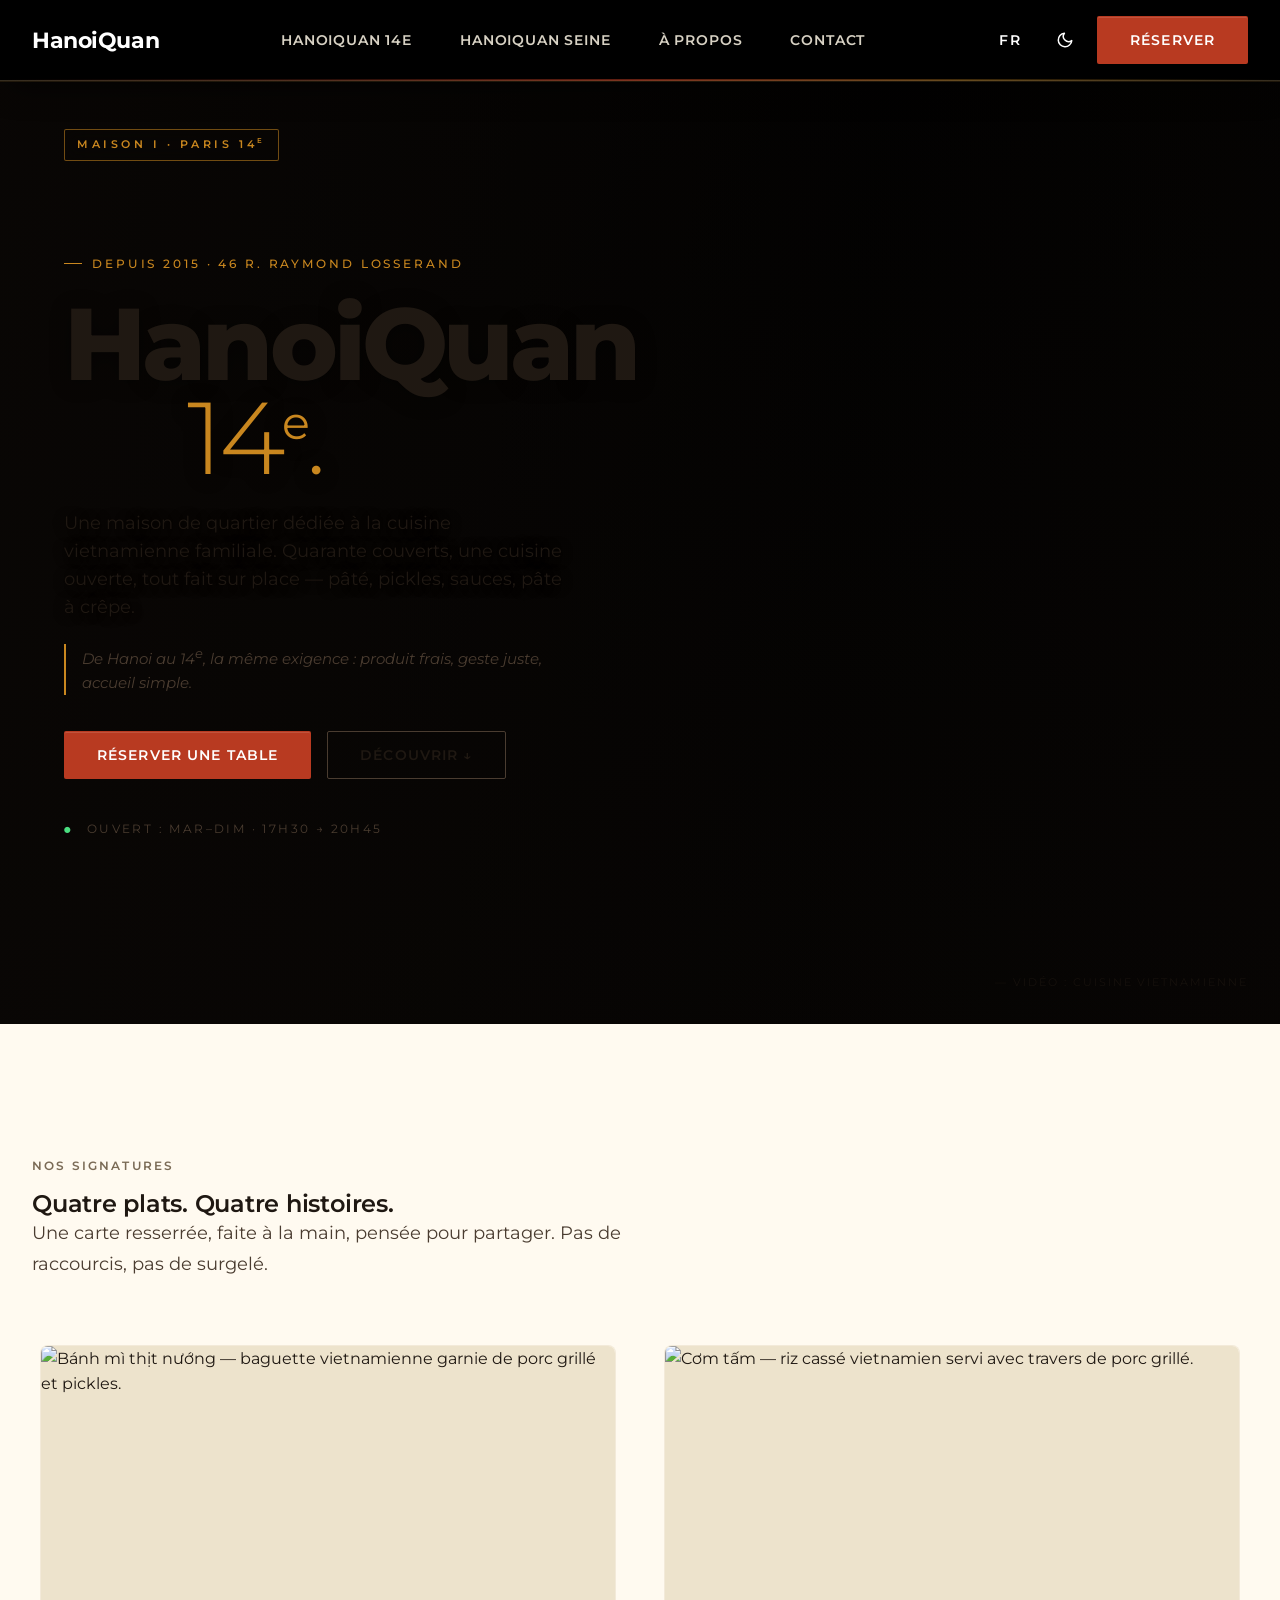
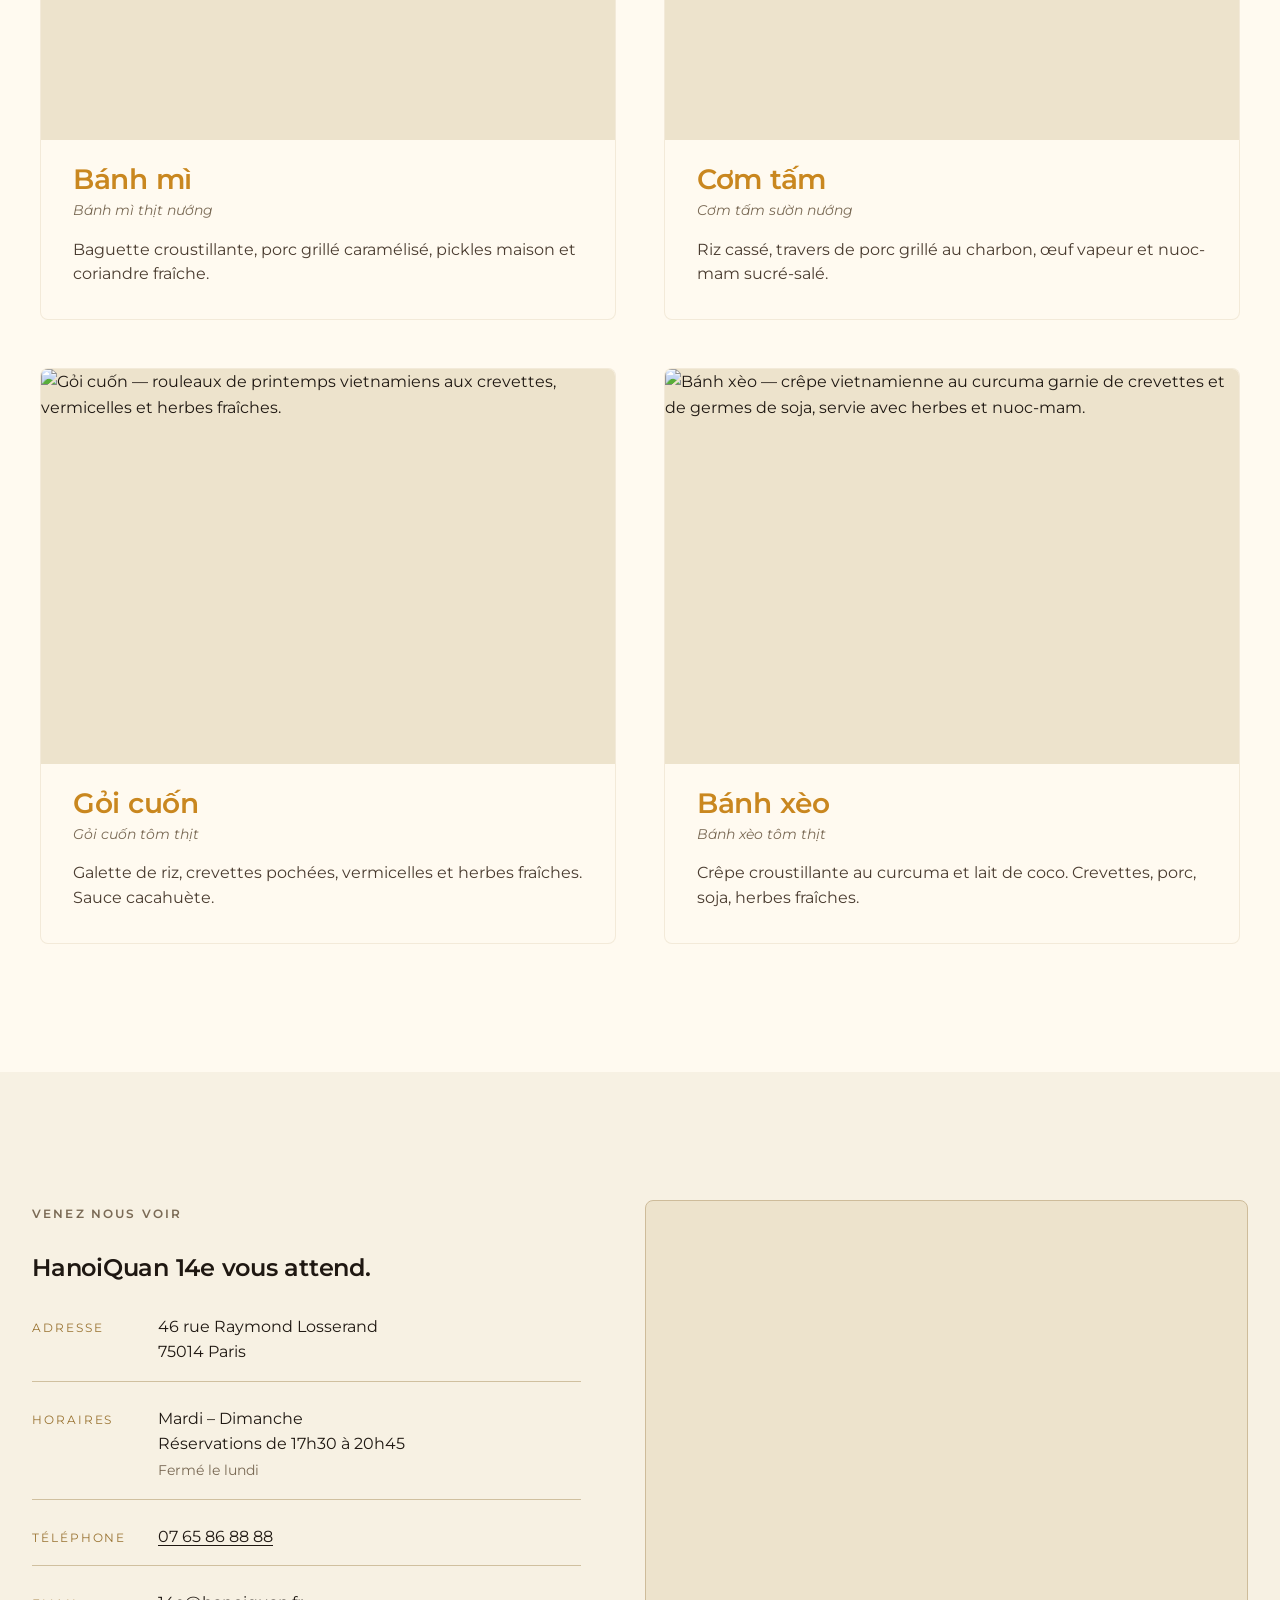
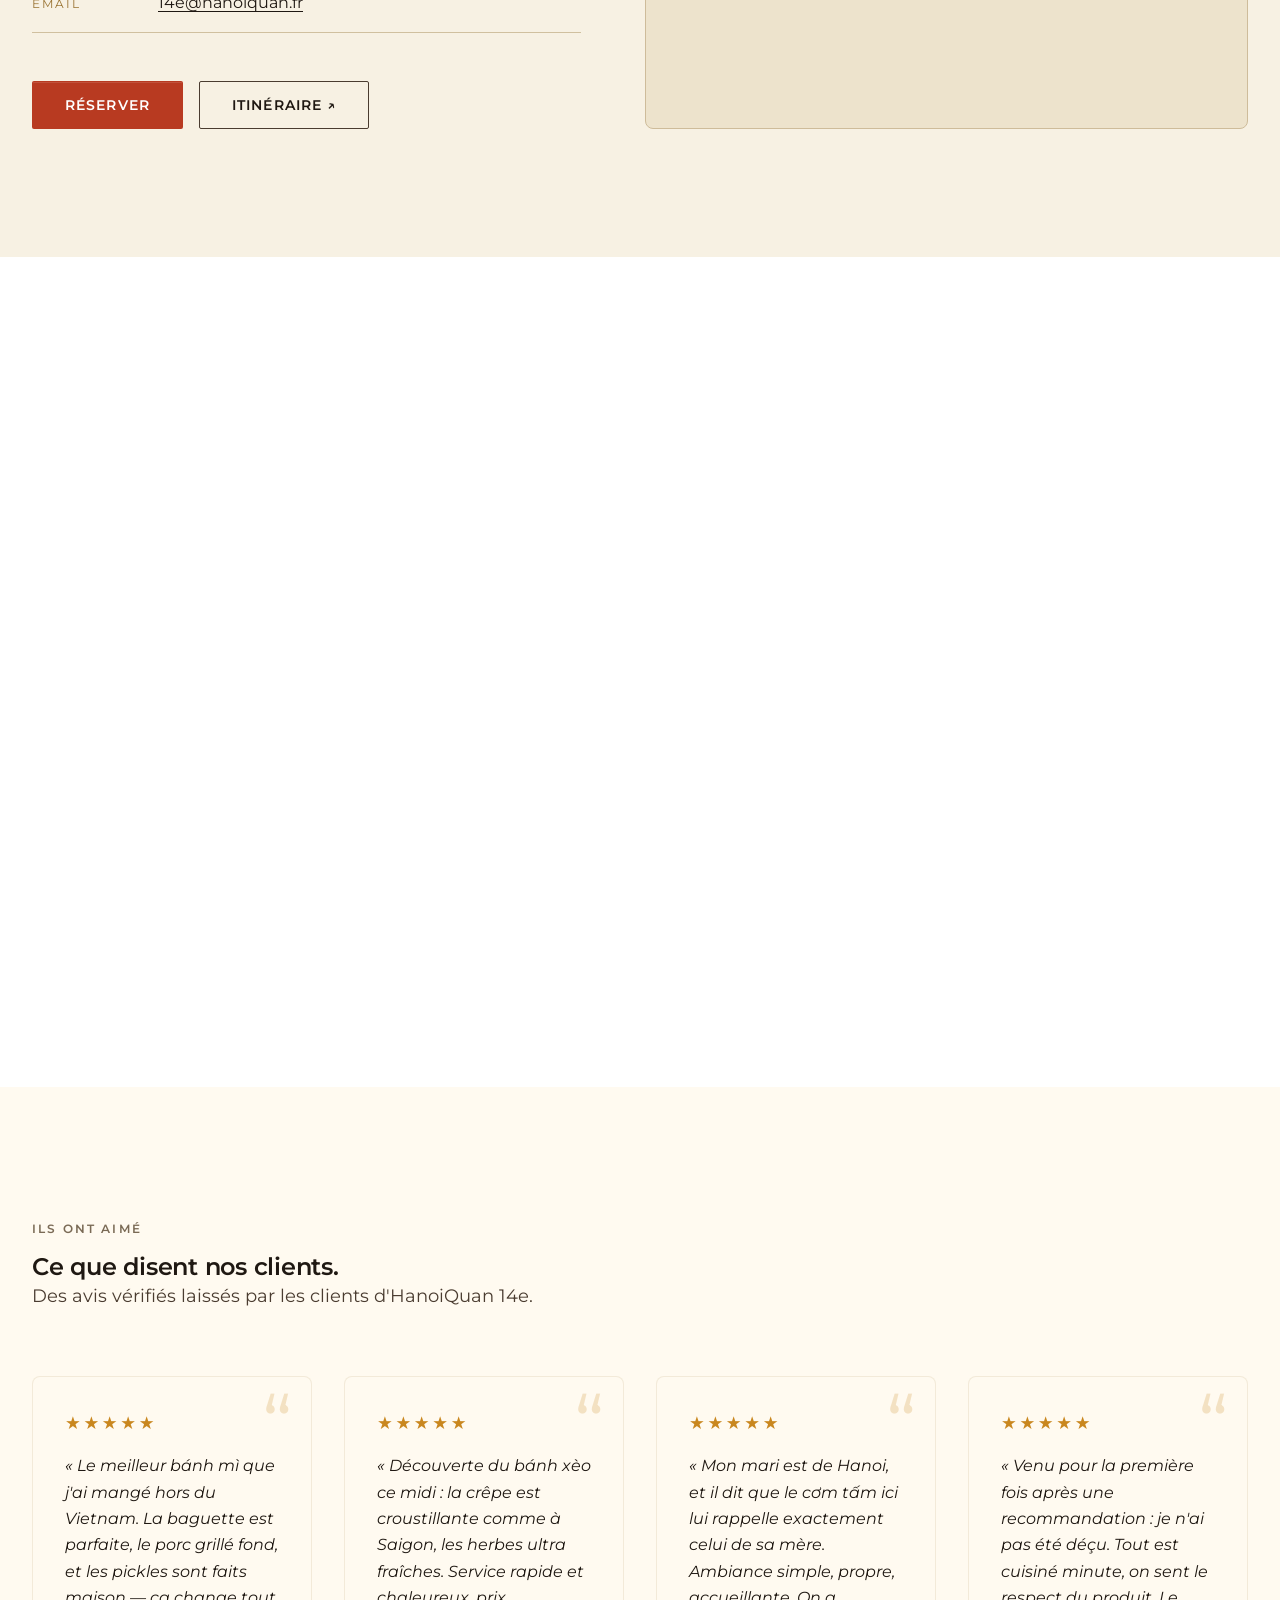
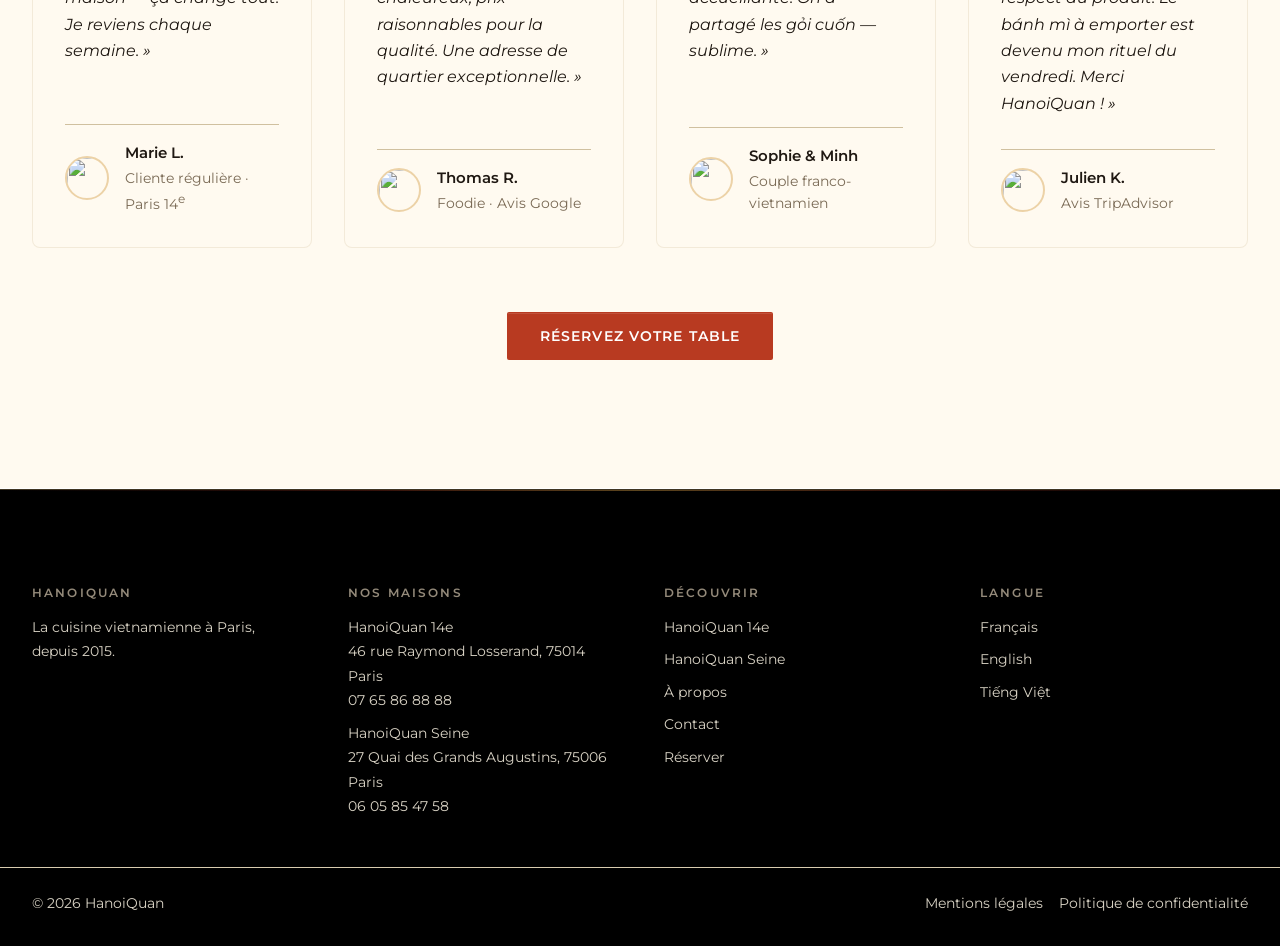
==== commit 0b03359c: "Update real branch addresses, redesign 14e page - Replace all placeholder addresses/phones/hours wit" ====
--- a/14e/index.html
+++ b/14e/index.html
@@ -3,6 +3,8 @@
 <head>
   <meta charset="UTF-8">
   <meta name="viewport" content="width=device-width, initial-scale=1">
+  <script>/* BASE_HREF_AUTO — set <base> so the site works at root (local, custom domain) AND at /hanoiquan/ on GitHub Pages */(function(){var p=location.pathname,seg=p.split('/').filter(Boolean)[0];var base=(location.hostname.endsWith('github.io')&&seg)?'/'+seg+'/':'/';document.write('<base href="'+base+'">');})();</script>
+
   <meta name="theme-color" content="#1A1310">
   <title>HanoiQuan 14e · Restaurant vietnamien Paris 14 — Pho, Bun, Banh Mi</title>
   <meta name="description" data-i18n-attr="content:meta.p14e.description" content="Restaurant vietnamien dans le 14e arrondissement de Paris. Carte complète : pho, bun, banh mi, plats végétariens. Ouvert midi et soir. Réservation en ligne.">
@@ -23,14 +25,14 @@
   <meta property="og:site_name" content="HanoiQuan">
   <meta name="twitter:card" content="summary_large_image">
 
-  <link rel="icon" type="image/svg+xml" href="/assets/images/favicon.svg">
+  <link rel="icon" type="image/svg+xml" href="assets/images/favicon.svg">
 
   <link rel="preconnect" href="https://fonts.googleapis.com">
   <link rel="preconnect" href="https://fonts.gstatic.com" crossorigin>
   <link rel="stylesheet" href="https://fonts.googleapis.com/css2?family=Montserrat:ital,wght@0,300..900;1,300..900&display=swap">
 
-  <link rel="stylesheet" href="/assets/css/base.css">
-  <link rel="stylesheet" href="/assets/css/branch-14e.css">
+  <link rel="stylesheet" href="assets/css/base.css">
+  <link rel="stylesheet" href="assets/css/branch-14e.css">
 
   <script>
     /* Set theme + color-scheme + meta theme-color BEFORE first paint
@@ -64,19 +66,15 @@
     "priceRange": "€€",
     "address": {
       "@type": "PostalAddress",
-      "streetAddress": "[Numéro + rue]",
+      "streetAddress": "46 rue Raymond Losserand",
       "postalCode": "75014",
       "addressLocality": "Paris",
       "addressCountry": "FR"
     },
-    "telephone": "+33-1-00-00-00-00",
+    "telephone": "+33-7-65-86-88-88",
     "email": "14e@hanoiquan.fr",
     "openingHoursSpecification": [
-      { "@type": "OpeningHoursSpecification", "dayOfWeek": ["Tuesday","Wednesday","Thursday","Friday"], "opens": "12:00", "closes": "14:30" },
-      { "@type": "OpeningHoursSpecification", "dayOfWeek": ["Tuesday","Wednesday","Thursday","Friday"], "opens": "19:00", "closes": "22:30" },
-      { "@type": "OpeningHoursSpecification", "dayOfWeek": ["Saturday"], "opens": "12:00", "closes": "15:00" },
-      { "@type": "OpeningHoursSpecification", "dayOfWeek": ["Saturday"], "opens": "19:00", "closes": "23:00" },
-      { "@type": "OpeningHoursSpecification", "dayOfWeek": ["Sunday"], "opens": "12:00", "closes": "15:00" }
+      { "@type": "OpeningHoursSpecification", "dayOfWeek": ["Tuesday","Wednesday","Thursday","Friday","Saturday","Sunday"], "opens": "17:30", "closes": "20:45" }
     ],
     "acceptsReservations": "https://hanoiquan.fr/reservation/?branch=14e",
     "potentialAction": {
@@ -142,14 +140,14 @@
 
   <header class="site-header">
     <div class="site-header__inner">
-      <a href="/" class="logo" data-i18n-attr="aria-label:common.logoAria" aria-label="HanoiQuan — accueil">HanoiQuan</a>
+      <a href="./" class="logo" data-i18n-attr="aria-label:common.logoAria" aria-label="HanoiQuan — accueil">HanoiQuan</a>
       <button class="nav-toggle" data-i18n-attr="aria-label:common.nav.menuOpen" aria-label="Ouvrir le menu" aria-expanded="false" aria-controls="nav-main">☰</button>
       <nav class="nav-main" id="nav-main" data-i18n-attr="aria-label:common.nav.label" aria-label="Principal">
         <ul>
-          <li><a href="/14e/" data-i18n="common.nav.branch14e">HanoiQuan 14e</a></li>
-          <li><a href="/seine/" data-i18n="common.nav.branchSeine">HanoiQuan Seine</a></li>
-          <li><a href="/about/" data-i18n="common.nav.about">À propos</a></li>
-          <li><a href="/contact/" data-i18n="common.nav.contact">Contact</a></li>
+          <li><a href="14e/" data-i18n="common.nav.branch14e">HanoiQuan 14e</a></li>
+          <li><a href="seine/" data-i18n="common.nav.branchSeine">HanoiQuan Seine</a></li>
+          <li><a href="about/" data-i18n="common.nav.about">À propos</a></li>
+          <li><a href="contact/" data-i18n="common.nav.contact">Contact</a></li>
         </ul>
       </nav>
       <div class="site-header__actions">
@@ -170,255 +168,304 @@
             <path d="M21 12.79A9 9 0 1 1 11.21 3 7 7 0 0 0 21 12.79z"/>
           </svg>
         </button>
-        <a href="/reservation/?branch=14e" class="btn btn--primary" data-i18n="common.nav.reserve">Réserver</a>
+        <a href="reservation/?branch=14e" class="btn btn--primary" data-i18n="common.nav.reserve">Réserver</a>
       </div>
     </div>
   </header>
 
   <main id="main">
 
-    <!-- 1 · Hero -->
-    <section class="p14-hero" data-reveal aria-labelledby="p14-hero-title">
-      <div class="container p14-hero__inner">
-        <div class="p14-hero__text">
-          <p class="eyebrow" data-i18n-html="pages.p14e.hero.eyebrowHtml">Maison I · Paris 14<sup>e</sup></p>
-          <h1 id="p14-hero-title" data-i18n="pages.p14e.hero.h1">La cuisine vietnamienne, à la maison.</h1>
-          <p class="lead p14-hero__sub" data-i18n="pages.p14e.hero.sub">De la rue à l'assiette&nbsp;: pho, bun, banh mi, et tout ce qui se mange entre.</p>
-          <div class="p14-hero__cta">
-            <a href="/reservation/?branch=14e" class="btn btn--primary" data-i18n="pages.p14e.hero.ctaPrimary">Réserver à HanoiQuan 14e</a>
-            <a href="#menu" class="btn btn--ghost" data-i18n="pages.p14e.hero.ctaSecondary">Voir la carte ↓</a>
+    <!-- 1 · Banner — full-screen video + text overlay (gauche) -->
+    <section class="p14-banner" data-reveal aria-labelledby="p14-banner-title">
+      <video class="p14-banner__video"
+             autoplay muted loop playsinline preload="auto"
+             poster="https://images.unsplash.com/photo-1559339352-11d035aa65de?auto=format&fit=crop&w=2000&q=85"
+             aria-hidden="true">
+        <source src="https://assets.mixkit.co/videos/47555/47555-720.mp4" type="video/mp4">
+        <source src="https://assets.mixkit.co/videos/49231/49231-720.mp4" type="video/mp4">
+        <source src="https://assets.mixkit.co/videos/3806/3806-720.mp4" type="video/mp4">
+      </video>
+
+      <div class="p14-banner__overlay" aria-hidden="true"></div>
+
+      <span class="p14-banner__tag" aria-hidden="true">Maison&nbsp;I · Paris 14<sup>e</sup></span>
+      <span class="p14-banner__filmtag" aria-hidden="true">— Vidéo&nbsp;: cuisine vietnamienne</span>
+
+      <div class="p14-banner__panel">
+        <p class="p14-banner__kicker">Depuis 2015 · 46 R. Raymond Losserand</p>
+
+        <h1 id="p14-banner-title" class="p14-banner__title">
+          <span class="line line--1">HanoiQuan</span>
+          <span class="line line--2">14<sup>e</sup>.</span>
+        </h1>
+
+        <p class="p14-banner__lead">Une maison de quartier dédiée à la cuisine vietnamienne&nbsp;familiale. Quarante couverts, une cuisine ouverte, tout fait sur place — pâté, pickles, sauces, pâte à crêpe.</p>
+        <p class="p14-banner__sub">De Hanoi au 14<sup>e</sup>, la même exigence&nbsp;: produit frais, geste juste, accueil simple.</p>
+
+        <div class="p14-banner__cta">
+          <a href="reservation/?branch=14e" class="btn btn--primary">Réserver une table</a>
+          <a href="#dishes" class="btn btn--ghost">Découvrir ↓</a>
+        </div>
+
+        <p class="p14-banner__hours"><span aria-hidden="true">●</span> Ouvert&nbsp;: Mar–Dim · 17h30 → 20h45</p>
+      </div>
+    </section>
+
+    <!-- 2 · Dishes — 4 plats signature avec descriptions -->
+    <section id="dishes" class="p14-dishes" data-reveal aria-labelledby="p14-dishes-title">
+      <div class="container">
+        <p class="overline">Nos signatures</p>
+        <h2 id="p14-dishes-title">Quatre plats. Quatre histoires.</h2>
+        <p class="lead p14-dishes__intro">Une carte resserrée, faite à la main, pensée pour partager. Pas de raccourcis, pas de surgelé.</p>
+
+        <div class="p14-dishes__grid">
+
+          <article class="dish-card">
+            <div class="dish-card__media">
+              <img src="https://upload.wikimedia.org/wikipedia/commons/thumb/0/0c/B%C3%A1nh_m%C3%AC_th%E1%BB%8Bt_n%C6%B0%E1%BB%9Bng.png/500px-B%C3%A1nh_m%C3%AC_th%E1%BB%8Bt_n%C6%B0%E1%BB%9Bng.png"
+                   onerror="this.onerror=null;this.src='https://images.unsplash.com/photo-1558030006-450675393462?auto=format&fit=crop&w=1600&q=85'"
+                   alt="Bánh mì thịt nướng — baguette vietnamienne garnie de porc grillé et pickles."
+                   loading="lazy" decoding="async">
+            </div>
+            <div class="dish-card__body">
+              <h3>Bánh mì</h3>
+              <p class="dish-card__vi" lang="vi">Bánh mì thịt nướng</p>
+              <p class="dish-card__desc">Baguette croustillante, porc grillé caramélisé, pickles maison et coriandre fraîche.</p>
+            </div>
+          </article>
+
+          <article class="dish-card">
+            <div class="dish-card__media">
+              <img src="https://upload.wikimedia.org/wikipedia/commons/thumb/b/b0/C%C6%A1m_T%E1%BA%A5m%2C_Da_Nang%2C_Vietnam.jpg/500px-C%C6%A1m_T%E1%BA%A5m%2C_Da_Nang%2C_Vietnam.jpg"
+                   onerror="this.onerror=null;this.src='https://images.unsplash.com/photo-1559314809-0d155014e29e?auto=format&fit=crop&w=1600&q=85'"
+                   alt="Cơm tấm — riz cassé vietnamien servi avec travers de porc grillé."
+                   loading="lazy" decoding="async">
+            </div>
+            <div class="dish-card__body">
+              <h3>Cơm tấm</h3>
+              <p class="dish-card__vi" lang="vi">Cơm tấm sườn nướng</p>
+              <p class="dish-card__desc">Riz cassé, travers de porc grillé au charbon, œuf vapeur et nuoc-mam sucré-salé.</p>
+            </div>
+          </article>
+
+          <article class="dish-card">
+            <div class="dish-card__media">
+              <img src="https://upload.wikimedia.org/wikipedia/commons/thumb/1/1a/Homemade_spring_rolls_%287010969349%29.jpg/500px-Homemade_spring_rolls_%287010969349%29.jpg"
+                   onerror="this.onerror=null;this.src='https://images.unsplash.com/photo-1606851094291-6efae152bb87?auto=format&fit=crop&w=1600&q=85'"
+                   alt="Gỏi cuốn — rouleaux de printemps vietnamiens aux crevettes, vermicelles et herbes fraîches."
+                   loading="lazy" decoding="async">
+            </div>
+            <div class="dish-card__body">
+              <h3>Gỏi cuốn</h3>
+              <p class="dish-card__vi" lang="vi">Gỏi cuốn tôm thịt</p>
+              <p class="dish-card__desc">Galette de riz, crevettes pochées, vermicelles et herbes fraîches. Sauce cacahuète.</p>
+            </div>
+          </article>
+
+          <article class="dish-card">
+            <div class="dish-card__media">
+              <img src="https://upload.wikimedia.org/wikipedia/commons/thumb/5/59/Banh_Xeo_with_fish_sauce_and_vegetables.jpg/500px-Banh_Xeo_with_fish_sauce_and_vegetables.jpg"
+                   onerror="this.onerror=null;this.src='https://images.unsplash.com/photo-1604152135912-04a022e23696?auto=format&fit=crop&w=1600&q=85'"
+                   alt="Bánh xèo — crêpe vietnamienne au curcuma garnie de crevettes et de germes de soja, servie avec herbes et nuoc-mam."
+                   loading="lazy" decoding="async">
+            </div>
+            <div class="dish-card__body">
+              <h3>Bánh xèo</h3>
+              <p class="dish-card__vi" lang="vi">Bánh xèo tôm thịt</p>
+              <p class="dish-card__desc">Crêpe croustillante au curcuma et lait de coco. Crevettes, porc, soja, herbes fraîches.</p>
+            </div>
+          </article>
+
+        </div>
+      </div>
+    </section>
+
+    <!-- 3 · Address & hours -->
+    <section class="p14-address" data-reveal aria-labelledby="p14-address-title">
+      <div class="container p14-address__inner">
+        <div class="p14-address__text">
+          <p class="overline">Venez nous voir</p>
+          <h2 id="p14-address-title">HanoiQuan 14e vous attend.</h2>
+
+          <dl class="p14-address__list">
+            <div>
+              <dt>Adresse</dt>
+              <dd>46 rue Raymond Losserand<br>75014 Paris</dd>
+            </div>
+            <div>
+              <dt>Horaires</dt>
+              <dd>Mardi – Dimanche<br>Réservations de 17h30 à 20h45<br><span class="muted">Fermé le lundi</span></dd>
+            </div>
+            <div>
+              <dt>Téléphone</dt>
+              <dd><a href="tel:+33765868888">07 65 86 88 88</a></dd>
+            </div>
+            <div>
+              <dt>Email</dt>
+              <dd><a href="mailto:14e@hanoiquan.fr">14e@hanoiquan.fr</a></dd>
+            </div>
+          </dl>
+
+          <div class="p14-address__cta">
+            <a href="reservation/?branch=14e" class="btn btn--primary">Réserver</a>
+            <a href="https://www.google.com/maps/search/?api=1&query=46+rue+Raymond+Losserand+75014+Paris" target="_blank" rel="noopener" class="btn btn--ghost">Itinéraire ↗</a>
           </div>
-          <p class="p14-hero__meta">[Adresse] · Métro [Station] · 12h–14h30 / 19h–22h30</p>
-        </div>
-        <div class="p14-hero__media"
-             role="img"
-             aria-label="Salle chaleureuse de HanoiQuan 14e, lumière jaune et table en bois."></div>
+        </div>
+
+        <div class="p14-address__map">
+          <iframe
+            src="https://www.google.com/maps?q=46+rue+Raymond+Losserand+75014+Paris&output=embed"
+            title="Carte HanoiQuan 14e — 46 rue Raymond Losserand, 75014 Paris"
+            loading="lazy"
+            referrerpolicy="no-referrer-when-downgrade"
+            allowfullscreen></iframe>
+        </div>
       </div>
     </section>
 
-    <!-- 2 · Featured dishes — asymmetric mosaic -->
-    <section class="p14-featured" data-reveal aria-labelledby="p14-featured-title">
+    <!-- 4 · Drinks -->
+    <section class="p14-drinks" data-reveal aria-labelledby="p14-drinks-title">
       <div class="container">
-        <p class="overline" data-i18n="pages.p14e.featured.overline">Nos signatures</p>
-        <h2 id="p14-featured-title" data-i18n="pages.p14e.featured.h2">Six plats qui résument la maison.</h2>
-        <div class="p14-featured__grid">
-          <article class="p14-featured__item">
-            <h3 data-i18n="data.menu14e.phoBoTai.name">Pho au bœuf saignant</h3>
-            <p class="p14-featured__vi" lang="vi">Phở bò tái</p>
-            <span class="p14-featured__price">€14</span>
-          </article>
-          <article class="p14-featured__item">
-            <h3 data-i18n="data.menu14e.banhMiPorc.name">Banh mi porc grillé</h3>
-            <p class="p14-featured__vi" lang="vi">Bánh mì thịt nướng</p>
-            <span class="p14-featured__price">€8</span>
-          </article>
-          <article class="p14-featured__item">
-            <h3 data-i18n="data.menu14e.bunCha.name">Bun cha grillé charbon</h3>
-            <p class="p14-featured__vi" lang="vi">Bún chả</p>
-            <span class="p14-featured__price">€15</span>
-          </article>
-          <article class="p14-featured__item">
-            <h3 data-i18n="data.menu14e.nemRan.name">Nems frits du jour</h3>
-            <p class="p14-featured__vi" lang="vi">Nem rán</p>
-            <span class="p14-featured__price">€7</span>
-          </article>
-          <article class="p14-featured__item">
-            <h3 data-i18n="data.menu14e.boBun.name">Bo bun citronnelle</h3>
-            <p class="p14-featured__vi" lang="vi">Bún bò Nam Bộ</p>
-            <span class="p14-featured__price">€14</span>
-          </article>
-          <article class="p14-featured__item">
-            <h3 data-i18n="data.menu14e.caPhe.name">Cà phê sữa đá maison</h3>
-            <p class="p14-featured__vi" lang="vi">Café glacé vietnamien</p>
-            <span class="p14-featured__price">€4</span>
-          </article>
+        <p class="overline">À boire</p>
+        <h2 id="p14-drinks-title">Pour faire passer.</h2>
+        <p class="lead p14-drinks__intro">Sodas glacés, eaux fraîches, bières et cafés. Servis bien frappés.</p>
+
+        <div class="p14-drinks__grid">
+
+          <article class="drink-card">
+            <div class="drink-card__media">
+              <img src="https://images.unsplash.com/photo-1554866585-cd94860890b7?auto=format&fit=crop&w=800&q=85"
+                   onerror="this.onerror=null;this.src='https://picsum.photos/seed/drink-coca/800/800'"
+                   alt="Canette de Coca-Cola glacée, condensation sur le métal rouge."
+                   loading="lazy" decoding="async">
+            </div>
+            <div class="drink-card__body">
+              <h3>Coca-Cola</h3>
+              <p>Le classique, en canette 33 cl, servi très frais avec glaçons et rondelle de citron.</p>
+            </div>
+          </article>
+
+          <article class="drink-card">
+            <div class="drink-card__media">
+              <img src="https://images.unsplash.com/photo-1629203851122-3726ecdf080e?auto=format&fit=crop&w=800&q=85"
+                   onerror="this.onerror=null;this.src='https://picsum.photos/seed/drink-pepsi/800/800'"
+                   alt="Canette de Pepsi bleue glacée, gouttes d'eau sur le métal."
+                   loading="lazy" decoding="async">
+            </div>
+            <div class="drink-card__body">
+              <h3>Pepsi</h3>
+              <p>Cola plus rond, plus sucré. Canette 33 cl, parfait avec les plats grillés.</p>
+            </div>
+          </article>
+
+          <article class="drink-card">
+            <div class="drink-card__media">
+              <img src="https://images.unsplash.com/photo-1625772299848-391b6a87d7b3?auto=format&fit=crop&w=800&q=85"
+                   onerror="this.onerror=null;this.src='https://picsum.photos/seed/drink-sprite/800/800'"
+                   alt="Verre de Sprite citron-citron vert sur table en bois."
+                   loading="lazy" decoding="async">
+            </div>
+            <div class="drink-card__body">
+              <h3>Sprite</h3>
+              <p>Soda citron-citron vert, frais et désaltérant. Le meilleur ami du bánh xèo.</p>
+            </div>
+          </article>
+
+          <article class="drink-card">
+            <div class="drink-card__media">
+              <img src="https://images.unsplash.com/photo-1497636577773-f1231844b336?auto=format&fit=crop&w=800&q=85"
+                   onerror="this.onerror=null;this.src='https://picsum.photos/seed/drink-cafe/800/800'"
+                   alt="Verre de cà phê sữa đá glacé sur table en bois."
+                   loading="lazy" decoding="async">
+            </div>
+            <div class="drink-card__body">
+              <h3>Cà phê sữa đá</h3>
+              <p>Café vietnamien filtré au phin, lait concentré sucré, glaçons. Le classique de Hanoi.</p>
+            </div>
+          </article>
+
         </div>
       </div>
     </section>
 
-    <!-- 3 · Menu — filterable grid -->
-    <section id="menu" class="p14-menu" data-reveal aria-labelledby="p14-menu-title">
+    <!-- 5 · Reviews — testimonials clients -->
+    <section class="p14-reviews" data-reveal aria-labelledby="p14-reviews-title">
       <div class="container">
-        <p class="overline" data-i18n="pages.p14e.menu.overline">La carte</p>
-        <h2 id="p14-menu-title" data-i18n="pages.p14e.menu.h2">Tout ce qu'on mange à Hanoi, et un peu plus.</h2>
-
-        <div class="p14-menu__filter" role="group" data-i18n-attr="aria-label:pages.p14e.menu.filterLabel" aria-label="Catégories de plats">
-          <button class="p14-filter-chip is-active" data-filter="all"      aria-pressed="true"  data-i18n="pages.p14e.menu.filterAll">Tout</button>
-          <button class="p14-filter-chip"           data-filter="pho"      aria-pressed="false" data-i18n="pages.p14e.menu.filterPho">Pho</button>
-          <button class="p14-filter-chip"           data-filter="bun"      aria-pressed="false" data-i18n="pages.p14e.menu.filterBun">Bun</button>
-          <button class="p14-filter-chip"           data-filter="banh-mi"  aria-pressed="false" data-i18n="pages.p14e.menu.filterBanhMi">Banh mi</button>
-          <button class="p14-filter-chip"           data-filter="nem"      aria-pressed="false" data-i18n="pages.p14e.menu.filterNem">Nem &amp; Gỏi</button>
-          <button class="p14-filter-chip"           data-filter="riz"      aria-pressed="false" data-i18n="pages.p14e.menu.filterRiz">Riz &amp; wok</button>
-          <button class="p14-filter-chip"           data-filter="vege"     aria-pressed="false" data-i18n="pages.p14e.menu.filterVege">Végétarien</button>
-          <button class="p14-filter-chip"           data-filter="boissons" aria-pressed="false" data-i18n="pages.p14e.menu.filterDrinks">Boissons</button>
-        </div>
-
-        <p class="p14-menu__count" aria-live="polite">
-          <span data-menu-count>14</span>
-          <span data-i18n="pages.p14e.menu.dishes">plats</span>
+        <p class="overline">Ils ont aimé</p>
+        <h2 id="p14-reviews-title">Ce que disent nos clients.</h2>
+        <p class="lead p14-reviews__intro">Des avis vérifiés laissés par les clients d'HanoiQuan 14e.</p>
+
+        <div class="p14-reviews__grid">
+
+          <article class="review-card">
+            <div class="review-card__rating" aria-label="Note : 5 sur 5">★★★★★</div>
+            <blockquote class="review-card__quote">
+              « Le meilleur bánh mì que j'ai mangé hors du Vietnam. La baguette est parfaite, le porc grillé fond, et les pickles sont faits maison — ça change tout. Je reviens chaque semaine. »
+            </blockquote>
+            <footer class="review-card__author">
+              <img src="https://images.unsplash.com/photo-1494790108377-be9c29b29330?auto=format&fit=crop&w=200&q=85"
+                   onerror="this.onerror=null;this.src='https://picsum.photos/seed/review-marie/200/200'"
+                   alt="" loading="lazy" decoding="async" class="review-card__avatar">
+              <div>
+                <p class="review-card__name">Marie L.</p>
+                <p class="review-card__meta">Cliente régulière · Paris 14<sup>e</sup></p>
+              </div>
+            </footer>
+          </article>
+
+          <article class="review-card">
+            <div class="review-card__rating" aria-label="Note : 5 sur 5">★★★★★</div>
+            <blockquote class="review-card__quote">
+              « Découverte du bánh xèo ce midi : la crêpe est croustillante comme à Saigon, les herbes ultra fraîches. Service rapide et chaleureux, prix raisonnables pour la qualité. Une adresse de quartier exceptionnelle. »
+            </blockquote>
+            <footer class="review-card__author">
+              <img src="https://images.unsplash.com/photo-1507003211169-0a1dd7228f2d?auto=format&fit=crop&w=200&q=85"
+                   onerror="this.onerror=null;this.src='https://picsum.photos/seed/review-thomas/200/200'"
+                   alt="" loading="lazy" decoding="async" class="review-card__avatar">
+              <div>
+                <p class="review-card__name">Thomas R.</p>
+                <p class="review-card__meta">Foodie · Avis Google</p>
+              </div>
+            </footer>
+          </article>
+
+          <article class="review-card">
+            <div class="review-card__rating" aria-label="Note : 5 sur 5">★★★★★</div>
+            <blockquote class="review-card__quote">
+              « Mon mari est de Hanoi, et il dit que le cơm tấm ici lui rappelle exactement celui de sa mère. Ambiance simple, propre, accueillante. On a partagé les gỏi cuốn — sublime. »
+            </blockquote>
+            <footer class="review-card__author">
+              <img src="https://images.unsplash.com/photo-1438761681033-6461ffad8d80?auto=format&fit=crop&w=200&q=85"
+                   onerror="this.onerror=null;this.src='https://picsum.photos/seed/review-sophie/200/200'"
+                   alt="" loading="lazy" decoding="async" class="review-card__avatar">
+              <div>
+                <p class="review-card__name">Sophie & Minh</p>
+                <p class="review-card__meta">Couple franco-vietnamien</p>
+              </div>
+            </footer>
+          </article>
+
+          <article class="review-card">
+            <div class="review-card__rating" aria-label="Note : 5 sur 5">★★★★★</div>
+            <blockquote class="review-card__quote">
+              « Venu pour la première fois après une recommandation : je n'ai pas été déçu. Tout est cuisiné minute, on sent le respect du produit. Le bánh mì à emporter est devenu mon rituel du vendredi. Merci HanoiQuan ! »
+            </blockquote>
+            <footer class="review-card__author">
+              <img src="https://images.unsplash.com/photo-1500648767791-00dcc994a43e?auto=format&fit=crop&w=200&q=85"
+                   onerror="this.onerror=null;this.src='https://picsum.photos/seed/review-julien/200/200'"
+                   alt="" loading="lazy" decoding="async" class="review-card__avatar">
+              <div>
+                <p class="review-card__name">Julien K.</p>
+                <p class="review-card__meta">Avis TripAdvisor</p>
+              </div>
+            </footer>
+          </article>
+
+        </div>
+
+        <p class="p14-reviews__cta">
+          <a href="reservation/?branch=14e" class="btn btn--primary">Réservez votre table</a>
         </p>
-
-        <div class="p14-menu__grid">
-
-          <article class="p14-menu__item" data-category="pho">
-            <h3 data-i18n="data.menu14e.phoBoTai.name">Pho au bœuf saignant</h3>
-            <p class="p14-menu__item__vi" lang="vi">Phở bò tái</p>
-            <p class="p14-menu__item__desc" data-i18n="data.menu14e.phoBoTai.desc">Bouillon clair, nouilles fraîches, lamelles de bœuf saisies.</p>
-            <span class="p14-menu__item__price">€14</span>
-          </article>
-
-          <article class="p14-menu__item" data-category="pho">
-            <h3 data-i18n="data.menu14e.phoGa.name">Pho au poulet fermier</h3>
-            <p class="p14-menu__item__vi" lang="vi">Phở gà</p>
-            <p class="p14-menu__item__desc" data-i18n="data.menu14e.phoGa.desc">Bouillon de volaille, plus léger, plus délicat.</p>
-            <span class="p14-menu__item__price">€13</span>
-          </article>
-
-          <article class="p14-menu__item" data-category="pho vege">
-            <h3 data-i18n="data.menu14e.phoChay.name">Pho végétarien</h3>
-            <p class="p14-menu__item__vi" lang="vi">Phở chay</p>
-            <p class="p14-menu__item__desc" data-i18n="data.menu14e.phoChay.desc">Bouillon de champignons et légumes racine.</p>
-            <span class="p14-menu__item__price">€13</span>
-          </article>
-
-          <article class="p14-menu__item" data-category="bun">
-            <h3 data-i18n="data.menu14e.bunCha.name">Bun cha grillé charbon</h3>
-            <p class="p14-menu__item__vi" lang="vi">Bún chả</p>
-            <p class="p14-menu__item__desc" data-i18n="data.menu14e.bunCha.desc">Porc grillé, vermicelles, sauce nuoc-mam.</p>
-            <span class="p14-menu__item__price">€15</span>
-          </article>
-
-          <article class="p14-menu__item" data-category="bun">
-            <h3 data-i18n="data.menu14e.boBun.name">Bo bun citronnelle</h3>
-            <p class="p14-menu__item__vi" lang="vi">Bún bò Nam Bộ</p>
-            <p class="p14-menu__item__desc" data-i18n="data.menu14e.boBun.desc">Vermicelles, bœuf sauté, cacahuètes, herbes fraîches.</p>
-            <span class="p14-menu__item__price">€14</span>
-          </article>
-
-          <article class="p14-menu__item" data-category="bun">
-            <h3 data-i18n="data.menu14e.bunBoHue.name">Bun bo Hue épicé</h3>
-            <p class="p14-menu__item__vi" lang="vi">Bún bò Huế</p>
-            <p class="p14-menu__item__desc" data-i18n="data.menu14e.bunBoHue.desc">Soupe relevée du Centre, citronnelle et chili.</p>
-            <span class="p14-menu__item__price">€15</span>
-          </article>
-
-          <article class="p14-menu__item" data-category="banh-mi">
-            <h3 data-i18n="data.menu14e.banhMiPorc.name">Banh mi porc grillé</h3>
-            <p class="p14-menu__item__vi" lang="vi">Bánh mì thịt nướng</p>
-            <p class="p14-menu__item__desc" data-i18n="data.menu14e.banhMiPorc.desc">Pâté maison, pickles, coriandre.</p>
-            <span class="p14-menu__item__price">€8</span>
-          </article>
-
-          <article class="p14-menu__item" data-category="banh-mi vege">
-            <h3 data-i18n="data.menu14e.banhMiTofu.name">Banh mi tofu mariné</h3>
-            <p class="p14-menu__item__vi" lang="vi">Bánh mì đậu hũ</p>
-            <p class="p14-menu__item__desc" data-i18n="data.menu14e.banhMiTofu.desc">Tofu fumé, champignons, pickles.</p>
-            <span class="p14-menu__item__price">€8</span>
-          </article>
-
-          <article class="p14-menu__item" data-category="nem">
-            <h3 data-i18n="data.menu14e.nemRan.name">Nems frits du jour</h3>
-            <p class="p14-menu__item__vi" lang="vi">Nem rán</p>
-            <p class="p14-menu__item__desc" data-i18n="data.menu14e.nemRan.desc">Porc, crevettes, vermicelles. Servis chauds.</p>
-            <span class="p14-menu__item__price">€7</span>
-          </article>
-
-          <article class="p14-menu__item" data-category="nem vege">
-            <h3 data-i18n="data.menu14e.goiCuon.name">Goi cuon frais</h3>
-            <p class="p14-menu__item__vi" lang="vi">Gỏi cuốn</p>
-            <p class="p14-menu__item__desc" data-i18n="data.menu14e.goiCuon.desc">Crevettes, herbes, vermicelles. Sauce cacahuète.</p>
-            <span class="p14-menu__item__price">€7</span>
-          </article>
-
-          <article class="p14-menu__item" data-category="riz">
-            <h3 data-i18n="data.menu14e.comTam.name">Com tam suon nuong</h3>
-            <p class="p14-menu__item__vi" lang="vi">Cơm tấm sườn nướng</p>
-            <p class="p14-menu__item__desc" data-i18n="data.menu14e.comTam.desc">Riz cassé, travers de porc grillé, œuf vapeur.</p>
-            <span class="p14-menu__item__price">€14</span>
-          </article>
-
-          <article class="p14-menu__item" data-category="riz">
-            <h3 data-i18n="data.menu14e.banhXeo.name">Banh xeo</h3>
-            <p class="p14-menu__item__vi" lang="vi">Bánh xèo</p>
-            <p class="p14-menu__item__desc" data-i18n="data.menu14e.banhXeo.desc">Crêpe croustillante au curcuma, crevettes, soja.</p>
-            <span class="p14-menu__item__price">€13</span>
-          </article>
-
-          <article class="p14-menu__item" data-category="boissons">
-            <h3 data-i18n="data.menu14e.caPhe.name">Cà phê sữa đá maison</h3>
-            <p class="p14-menu__item__vi" lang="vi">Café vietnamien glacé</p>
-            <p class="p14-menu__item__desc" data-i18n="data.menu14e.caPhe.desc">Café glacé vietnamien, lait concentré.</p>
-            <span class="p14-menu__item__price">€4</span>
-          </article>
-
-          <article class="p14-menu__item" data-category="boissons">
-            <h3 data-i18n="data.menu14e.traSen.name">Trà sen</h3>
-            <p class="p14-menu__item__vi" lang="vi">Trà sen</p>
-            <p class="p14-menu__item__desc" data-i18n="data.menu14e.traSen.desc">Thé au lotus, infusion délicate.</p>
-            <span class="p14-menu__item__price">€4</span>
-          </article>
-
-        </div>
-      </div>
-    </section>
-
-    <!-- 4 · Chef story -->
-    <section class="p14-chef" data-reveal aria-labelledby="p14-chef-title">
-      <div class="container p14-chef__inner">
-        <div class="p14-chef__media"
-             role="img"
-             aria-label="Portrait du chef en cuisine, lumière naturelle."></div>
-        <div class="p14-chef__text">
-          <p class="overline" data-i18n="pages.p14e.chef.overline">En cuisine</p>
-          <h2 id="p14-chef-title" data-i18n="pages.p14e.chef.h2">[Prénom chef], de Hanoi à la rue [Placeholder].</h2>
-          <p data-i18n="pages.p14e.chef.body">[Prénom] a grandi entre la cuisine de sa mère et le marché de [quartier]. Arrivé à Paris en [année], il ouvre HanoiQuan 14e en [année].</p>
-          <blockquote class="p14-chef__quote" data-i18n="pages.p14e.chef.quote">« Cuisiner vietnamien à Paris, c'est traduire sans trahir. »</blockquote>
-        </div>
-      </div>
-    </section>
-
-    <!-- 5 · Atmosphere -->
-    <section class="p14-amb" data-reveal aria-labelledby="p14-amb-title">
-      <div class="container">
-        <p class="overline" data-i18n="pages.p14e.atmosphere.overline">La salle</p>
-        <h2 id="p14-amb-title" data-i18n="pages.p14e.atmosphere.h2">Une maison de quartier, une table à partager.</h2>
-        <p class="lead" data-i18n="pages.p14e.atmosphere.body">Quarante couverts, deux grandes tables familiales et un comptoir face cuisine.</p>
-        <div class="p14-amb__gallery">
-          <div class="p14-amb__photo">[Salle]</div>
-          <div class="p14-amb__photo">[Comptoir]</div>
-          <div class="p14-amb__photo">[Mur brique]</div>
-          <div class="p14-amb__photo">[Table]</div>
-          <div class="p14-amb__photo">[Soir]</div>
-        </div>
-      </div>
-    </section>
-
-    <!-- 6 · Reservation + contact -->
-    <section class="p14-info" data-reveal aria-labelledby="p14-info-title">
-      <div class="container">
-        <p class="overline" data-i18n="pages.p14e.info.overline">Venez nous voir</p>
-        <h2 id="p14-info-title" data-i18n="pages.p14e.info.h2">HanoiQuan 14e vous attend.</h2>
-        <div class="p14-info__inner">
-          <div class="p14-info__block">
-            <h3 data-i18n="pages.p14e.info.addressTitle">Adresse</h3>
-            <p>[Numéro + rue]<br>75014 Paris<br>Métro [Station] (lignes [X])</p>
-            <h3 style="margin-top: var(--space-lg)" data-i18n="pages.p14e.info.hoursTitle">Horaires</h3>
-            <p>Mardi – Vendredi · 12h–14h30 / 19h–22h30<br>
-               Samedi · 12h–15h / 19h–23h<br>
-               Dimanche · 12h–15h<br>
-               Fermé le lundi</p>
-          </div>
-          <div class="p14-info__block">
-            <h3 data-i18n="pages.p14e.info.contactTitle">Contact</h3>
-            <p><a href="tel:+33100000000">+33 1 00 00 00 00</a></p>
-            <p><a href="mailto:14e@hanoiquan.fr">14e@hanoiquan.fr</a></p>
-            <div class="p14-info__cta">
-              <a href="/reservation/?branch=14e" class="btn btn--primary" data-i18n="pages.p14e.info.reserveBtn">Réserver</a>
-              <a href="tel:+33100000000" class="btn btn--ghost" data-i18n="pages.p14e.info.callBtn">Appeler</a>
-            </div>
-          </div>
-        </div>
-        <p class="p14-info__crosslink" data-i18n-html="pages.p14e.info.crosslinkHtml">Vous cherchez le pho authentique&nbsp;? <a href="/seine/">Découvrir HanoiQuan Seine →</a></p>
       </div>
     </section>
 
@@ -428,43 +475,43 @@
     <div class="site-footer__inner">
       <div class="footer-col">
         <h3 data-i18n="common.footer.brandTitle">HanoiQuan</h3>
-        <p data-i18n="common.footer.brandTagline">La cuisine vietnamienne à Paris, depuis [ANNÉE].</p>
+        <p data-i18n="common.footer.brandTagline">La cuisine vietnamienne à Paris, depuis 2015.</p>
       </div>
       <div class="footer-col">
         <h3 data-i18n="common.footer.houses">Nos maisons</h3>
         <ul>
-          <li>HanoiQuan 14e<br>[Adresse 14e]<br>[+33 1 00 00 00 00]</li>
-          <li>HanoiQuan Seine<br>[Adresse Seine]<br>[+33 1 00 00 00 00]</li>
+          <li>HanoiQuan 14e<br>46 rue Raymond Losserand, 75014 Paris<br><a href="tel:+33765868888">07 65 86 88 88</a></li>
+          <li>HanoiQuan Seine<br>27 Quai des Grands Augustins, 75006 Paris<br><a href="tel:+33605854758">06 05 85 47 58</a></li>
         </ul>
       </div>
       <div class="footer-col">
         <h3 data-i18n="common.footer.discover">Découvrir</h3>
         <ul>
-          <li><a href="/14e/" data-i18n="common.nav.branch14e">HanoiQuan 14e</a></li>
-          <li><a href="/seine/" data-i18n="common.nav.branchSeine">HanoiQuan Seine</a></li>
-          <li><a href="/about/" data-i18n="common.nav.about">À propos</a></li>
-          <li><a href="/contact/" data-i18n="common.nav.contact">Contact</a></li>
-          <li><a href="/reservation/" data-i18n="common.nav.reserve">Réserver</a></li>
+          <li><a href="14e/" data-i18n="common.nav.branch14e">HanoiQuan 14e</a></li>
+          <li><a href="seine/" data-i18n="common.nav.branchSeine">HanoiQuan Seine</a></li>
+          <li><a href="about/" data-i18n="common.nav.about">À propos</a></li>
+          <li><a href="contact/" data-i18n="common.nav.contact">Contact</a></li>
+          <li><a href="reservation/" data-i18n="common.nav.reserve">Réserver</a></li>
         </ul>
       </div>
       <div class="footer-col">
         <h3 data-i18n="common.footer.language">Langue</h3>
         <ul>
-          <li><a href="/" hreflang="fr" data-i18n="common.lang.fr">Français</a></li>
-          <li><a href="/en/" hreflang="en" data-i18n="common.lang.en">English</a></li>
-          <li><a href="/vi/" hreflang="vi" data-i18n="common.lang.vi">Tiếng Việt</a></li>
+          <li><a href="./" hreflang="fr" data-i18n="common.lang.fr">Français</a></li>
+          <li><a href="en/" hreflang="en" data-i18n="common.lang.en">English</a></li>
+          <li><a href="vi/" hreflang="vi" data-i18n="common.lang.vi">Tiếng Việt</a></li>
         </ul>
       </div>
     </div>
     <div class="site-footer__bottom">
       <p data-i18n="common.footer.copyright">© 2026 HanoiQuan</p>
       <ul>
-        <li><a href="/mentions-legales/" data-i18n="common.footer.legal">Mentions légales</a></li>
-        <li><a href="/politique-confidentialite/" data-i18n="common.footer.privacy">Politique de confidentialité</a></li>
+        <li><a href="mentions-legales/" data-i18n="common.footer.legal">Mentions légales</a></li>
+        <li><a href="politique-confidentialite/" data-i18n="common.footer.privacy">Politique de confidentialité</a></li>
       </ul>
     </div>
   </footer>
 
-  <script type="module" src="/assets/js/main.js"></script>
+  <script type="module" src="assets/js/main.js"></script>
 </body>
 </html>
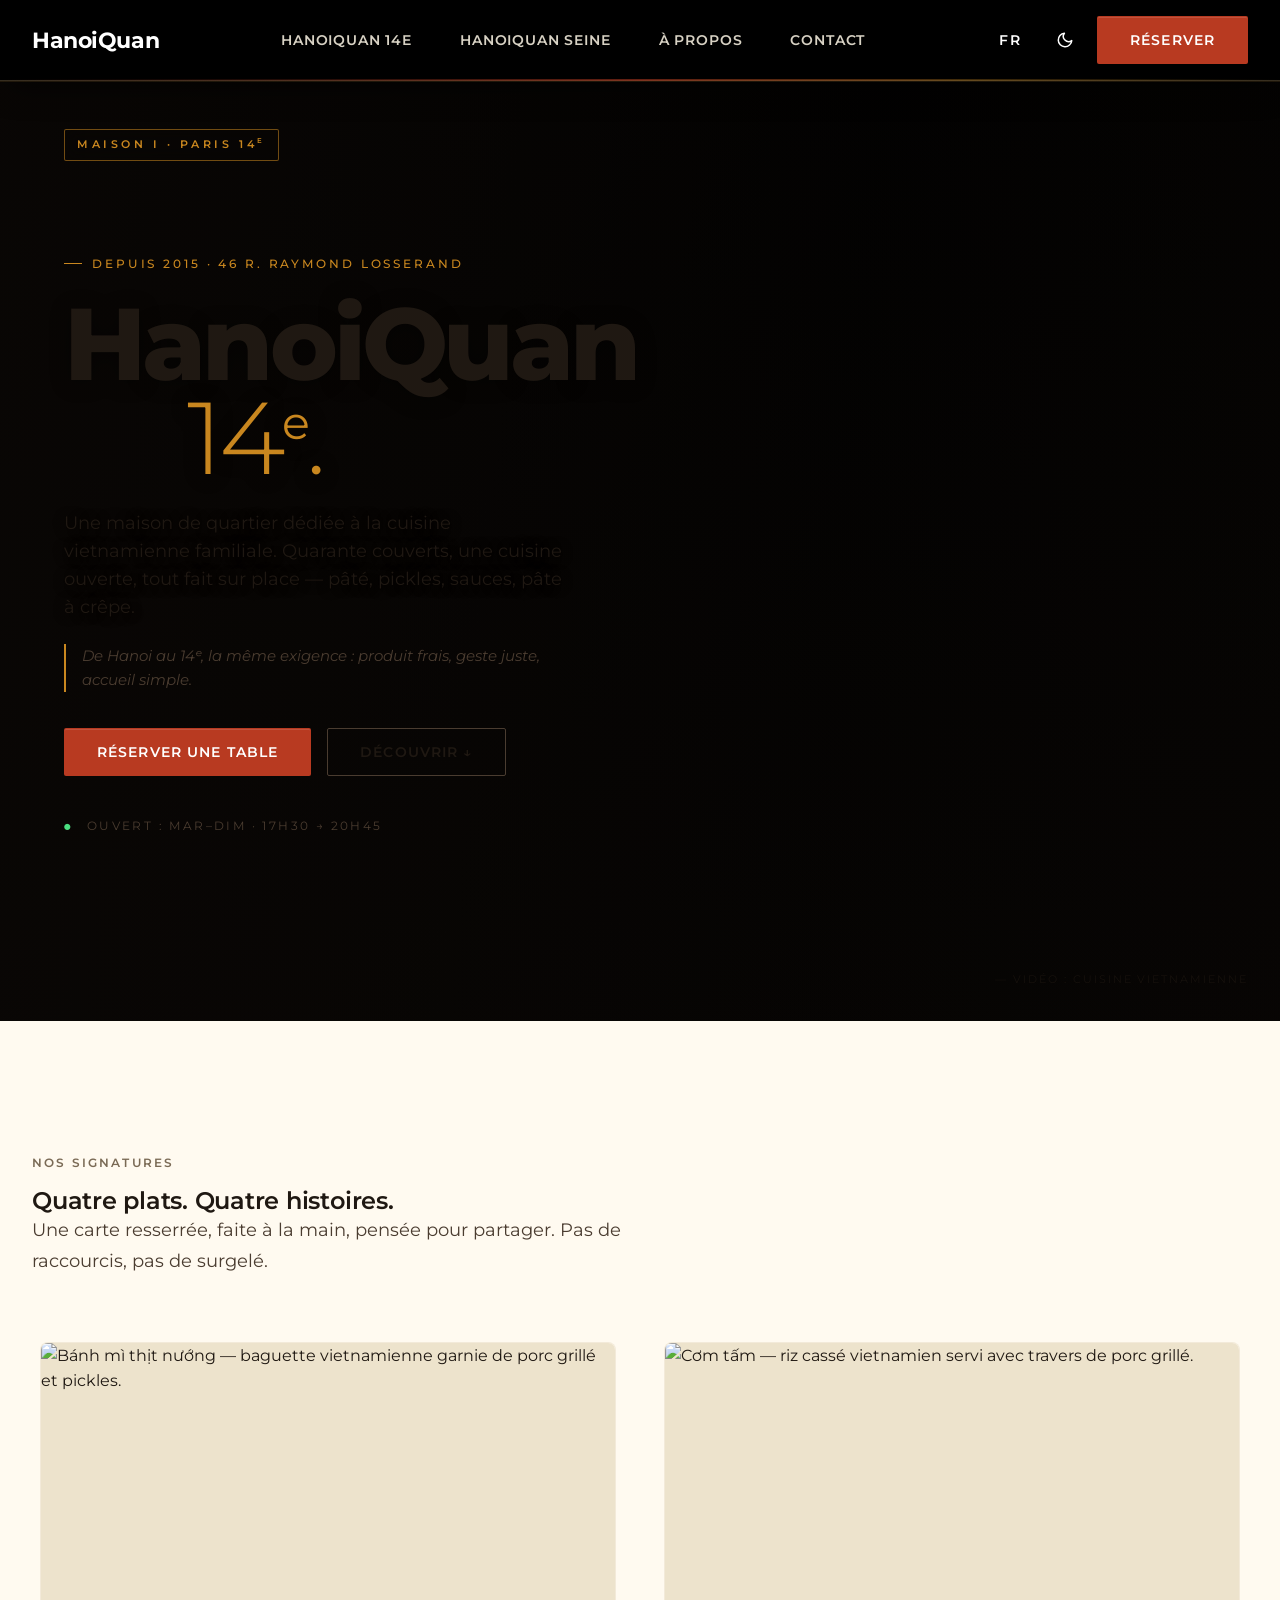
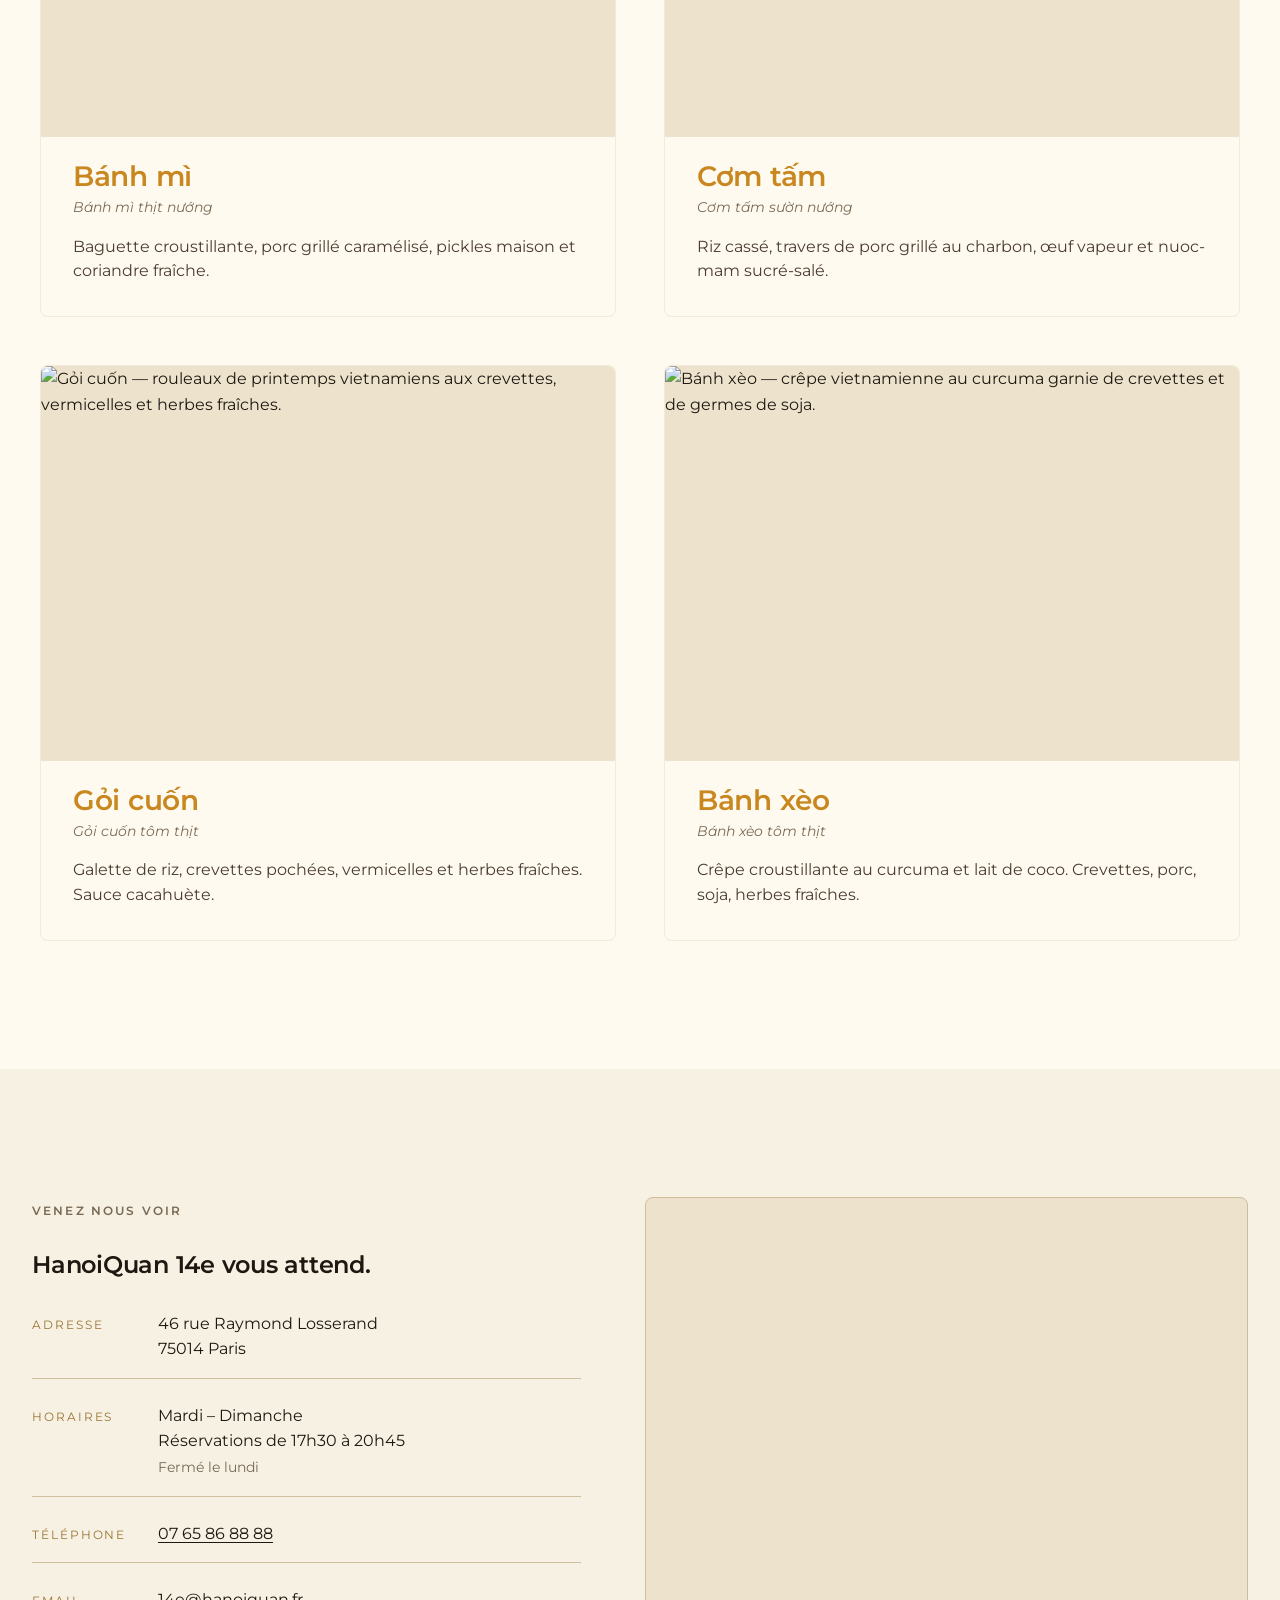
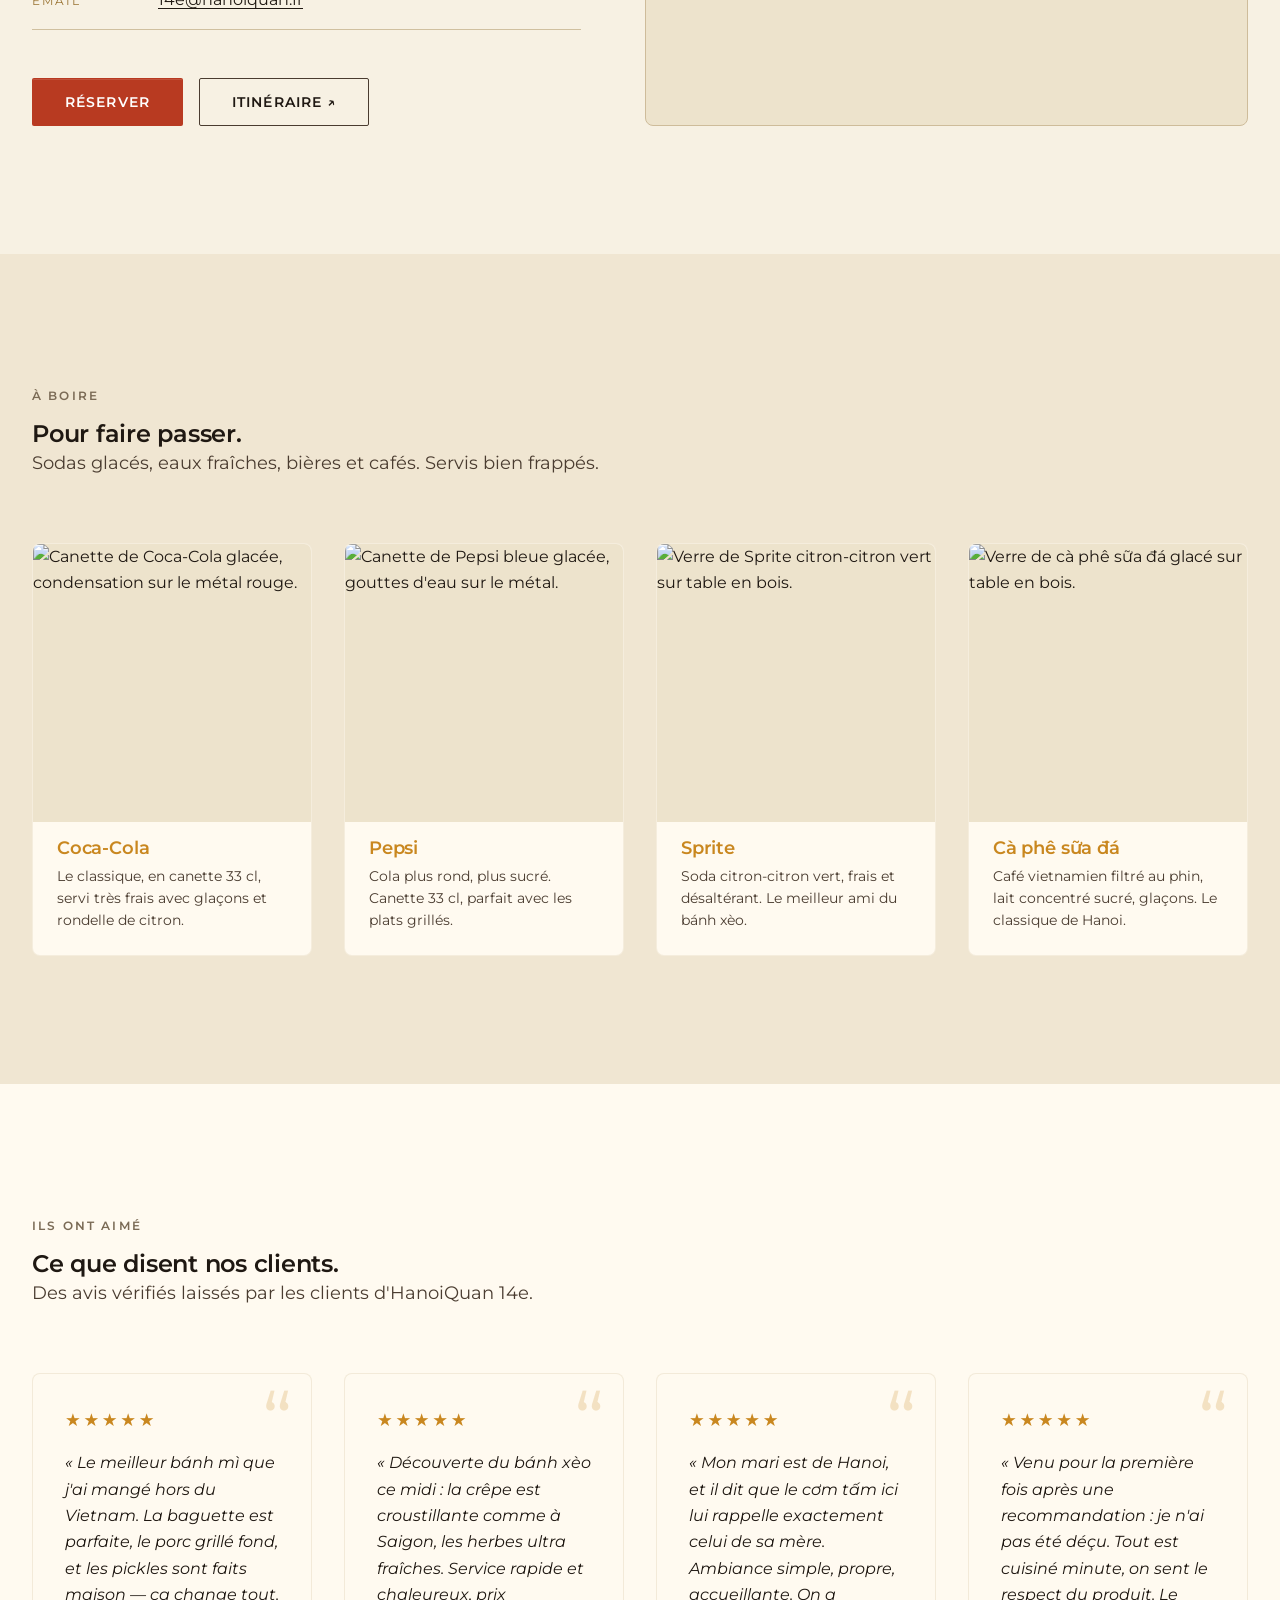
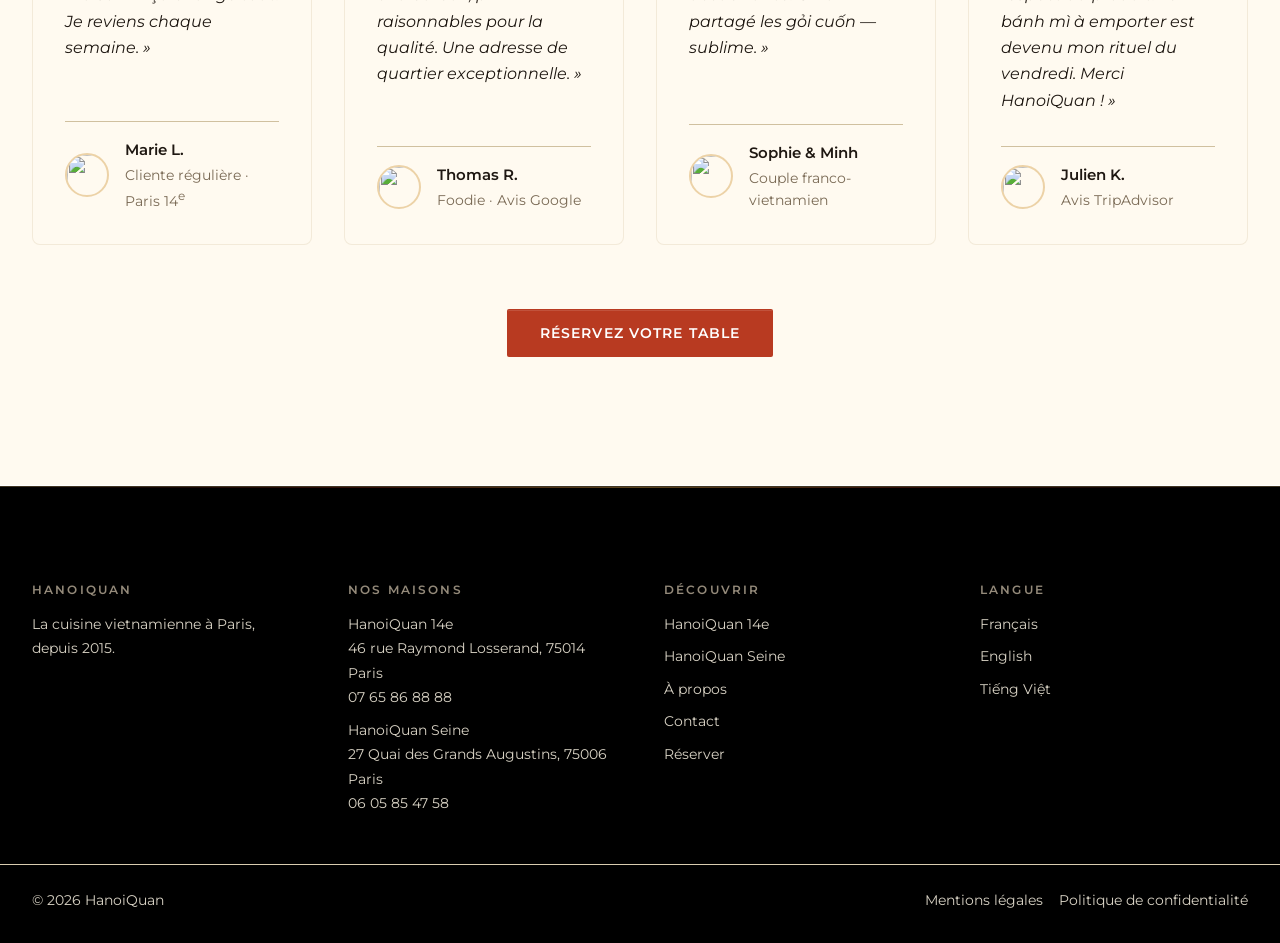
==== commit b2f9b2e6: "Add FR/EN/VI translations for new /14e/ sections Wire data-i18n attributes for the redesigned banner" ====
--- a/14e/index.html
+++ b/14e/index.html
@@ -188,35 +188,35 @@
 
       <div class="p14-banner__overlay" aria-hidden="true"></div>
 
-      <span class="p14-banner__tag" aria-hidden="true">Maison&nbsp;I · Paris 14<sup>e</sup></span>
-      <span class="p14-banner__filmtag" aria-hidden="true">— Vidéo&nbsp;: cuisine vietnamienne</span>
+      <span class="p14-banner__tag" data-i18n-html="pages.p14e.banner.tagHtml" aria-hidden="true">Maison&nbsp;I · Paris 14<sup>e</sup></span>
+      <span class="p14-banner__filmtag" data-i18n="pages.p14e.banner.filmTag" aria-hidden="true">— Vidéo&nbsp;: cuisine vietnamienne</span>
 
       <div class="p14-banner__panel">
-        <p class="p14-banner__kicker">Depuis 2015 · 46 R. Raymond Losserand</p>
+        <p class="p14-banner__kicker" data-i18n="pages.p14e.banner.kicker">Depuis 2015 · 46 R. Raymond Losserand</p>
 
         <h1 id="p14-banner-title" class="p14-banner__title">
-          <span class="line line--1">HanoiQuan</span>
-          <span class="line line--2">14<sup>e</sup>.</span>
+          <span class="line line--1" data-i18n="pages.p14e.banner.title1">HanoiQuan</span>
+          <span class="line line--2" data-i18n-html="pages.p14e.banner.title2Html">14<sup>e</sup>.</span>
         </h1>
 
-        <p class="p14-banner__lead">Une maison de quartier dédiée à la cuisine vietnamienne&nbsp;familiale. Quarante couverts, une cuisine ouverte, tout fait sur place — pâté, pickles, sauces, pâte à crêpe.</p>
-        <p class="p14-banner__sub">De Hanoi au 14<sup>e</sup>, la même exigence&nbsp;: produit frais, geste juste, accueil simple.</p>
+        <p class="p14-banner__lead" data-i18n="pages.p14e.banner.lead">Une maison de quartier dédiée à la cuisine vietnamienne&nbsp;familiale. Quarante couverts, une cuisine ouverte, tout fait sur place — pâté, pickles, sauces, pâte à crêpe.</p>
+        <p class="p14-banner__sub" data-i18n="pages.p14e.banner.sub">De Hanoi au 14<sup>e</sup>, la même exigence&nbsp;: produit frais, geste juste, accueil simple.</p>
 
         <div class="p14-banner__cta">
-          <a href="reservation/?branch=14e" class="btn btn--primary">Réserver une table</a>
-          <a href="#dishes" class="btn btn--ghost">Découvrir ↓</a>
-        </div>
-
-        <p class="p14-banner__hours"><span aria-hidden="true">●</span> Ouvert&nbsp;: Mar–Dim · 17h30 → 20h45</p>
+          <a href="reservation/?branch=14e" class="btn btn--primary" data-i18n="pages.p14e.banner.ctaPrimary">Réserver une table</a>
+          <a href="#dishes" class="btn btn--ghost" data-i18n="pages.p14e.banner.ctaSecondary">Découvrir ↓</a>
+        </div>
+
+        <p class="p14-banner__hours" data-i18n-html="pages.p14e.banner.hoursHtml"><span aria-hidden="true">●</span> Ouvert&nbsp;: Mar–Dim · 17h30 → 20h45</p>
       </div>
     </section>
 
     <!-- 2 · Dishes — 4 plats signature avec descriptions -->
     <section id="dishes" class="p14-dishes" data-reveal aria-labelledby="p14-dishes-title">
       <div class="container">
-        <p class="overline">Nos signatures</p>
-        <h2 id="p14-dishes-title">Quatre plats. Quatre histoires.</h2>
-        <p class="lead p14-dishes__intro">Une carte resserrée, faite à la main, pensée pour partager. Pas de raccourcis, pas de surgelé.</p>
+        <p class="overline" data-i18n="pages.p14e.dishes.overline">Nos signatures</p>
+        <h2 id="p14-dishes-title" data-i18n="pages.p14e.dishes.h2">Quatre plats. Quatre histoires.</h2>
+        <p class="lead p14-dishes__intro" data-i18n="pages.p14e.dishes.intro">Une carte resserrée, faite à la main, pensée pour partager. Pas de raccourcis, pas de surgelé.</p>
 
         <div class="p14-dishes__grid">
 
@@ -225,12 +225,13 @@
               <img src="https://upload.wikimedia.org/wikipedia/commons/thumb/0/0c/B%C3%A1nh_m%C3%AC_th%E1%BB%8Bt_n%C6%B0%E1%BB%9Bng.png/500px-B%C3%A1nh_m%C3%AC_th%E1%BB%8Bt_n%C6%B0%E1%BB%9Bng.png"
                    onerror="this.onerror=null;this.src='https://images.unsplash.com/photo-1558030006-450675393462?auto=format&fit=crop&w=1600&q=85'"
                    alt="Bánh mì thịt nướng — baguette vietnamienne garnie de porc grillé et pickles."
+                   data-i18n-attr="alt:pages.p14e.dishes.banhMiAlt"
                    loading="lazy" decoding="async">
             </div>
             <div class="dish-card__body">
-              <h3>Bánh mì</h3>
-              <p class="dish-card__vi" lang="vi">Bánh mì thịt nướng</p>
-              <p class="dish-card__desc">Baguette croustillante, porc grillé caramélisé, pickles maison et coriandre fraîche.</p>
+              <h3 data-i18n="pages.p14e.dishes.banhMi">Bánh mì</h3>
+              <p class="dish-card__vi" lang="vi" data-i18n="pages.p14e.dishes.banhMiVi">Bánh mì thịt nướng</p>
+              <p class="dish-card__desc" data-i18n="pages.p14e.dishes.banhMiDesc">Baguette croustillante, porc grillé caramélisé, pickles maison et coriandre fraîche.</p>
             </div>
           </article>
 
@@ -239,12 +240,13 @@
               <img src="https://upload.wikimedia.org/wikipedia/commons/thumb/b/b0/C%C6%A1m_T%E1%BA%A5m%2C_Da_Nang%2C_Vietnam.jpg/500px-C%C6%A1m_T%E1%BA%A5m%2C_Da_Nang%2C_Vietnam.jpg"
                    onerror="this.onerror=null;this.src='https://images.unsplash.com/photo-1559314809-0d155014e29e?auto=format&fit=crop&w=1600&q=85'"
                    alt="Cơm tấm — riz cassé vietnamien servi avec travers de porc grillé."
+                   data-i18n-attr="alt:pages.p14e.dishes.comTamAlt"
                    loading="lazy" decoding="async">
             </div>
             <div class="dish-card__body">
-              <h3>Cơm tấm</h3>
-              <p class="dish-card__vi" lang="vi">Cơm tấm sườn nướng</p>
-              <p class="dish-card__desc">Riz cassé, travers de porc grillé au charbon, œuf vapeur et nuoc-mam sucré-salé.</p>
+              <h3 data-i18n="pages.p14e.dishes.comTam">Cơm tấm</h3>
+              <p class="dish-card__vi" lang="vi" data-i18n="pages.p14e.dishes.comTamVi">Cơm tấm sườn nướng</p>
+              <p class="dish-card__desc" data-i18n="pages.p14e.dishes.comTamDesc">Riz cassé, travers de porc grillé au charbon, œuf vapeur et nuoc-mam sucré-salé.</p>
             </div>
           </article>
 
@@ -253,12 +255,13 @@
               <img src="https://upload.wikimedia.org/wikipedia/commons/thumb/1/1a/Homemade_spring_rolls_%287010969349%29.jpg/500px-Homemade_spring_rolls_%287010969349%29.jpg"
                    onerror="this.onerror=null;this.src='https://images.unsplash.com/photo-1606851094291-6efae152bb87?auto=format&fit=crop&w=1600&q=85'"
                    alt="Gỏi cuốn — rouleaux de printemps vietnamiens aux crevettes, vermicelles et herbes fraîches."
+                   data-i18n-attr="alt:pages.p14e.dishes.goiCuonAlt"
                    loading="lazy" decoding="async">
             </div>
             <div class="dish-card__body">
-              <h3>Gỏi cuốn</h3>
-              <p class="dish-card__vi" lang="vi">Gỏi cuốn tôm thịt</p>
-              <p class="dish-card__desc">Galette de riz, crevettes pochées, vermicelles et herbes fraîches. Sauce cacahuète.</p>
+              <h3 data-i18n="pages.p14e.dishes.goiCuon">Gỏi cuốn</h3>
+              <p class="dish-card__vi" lang="vi" data-i18n="pages.p14e.dishes.goiCuonVi">Gỏi cuốn tôm thịt</p>
+              <p class="dish-card__desc" data-i18n="pages.p14e.dishes.goiCuonDesc">Galette de riz, crevettes pochées, vermicelles et herbes fraîches. Sauce cacahuète.</p>
             </div>
           </article>
 
@@ -267,12 +270,13 @@
               <img src="https://upload.wikimedia.org/wikipedia/commons/thumb/5/59/Banh_Xeo_with_fish_sauce_and_vegetables.jpg/500px-Banh_Xeo_with_fish_sauce_and_vegetables.jpg"
                    onerror="this.onerror=null;this.src='https://images.unsplash.com/photo-1604152135912-04a022e23696?auto=format&fit=crop&w=1600&q=85'"
                    alt="Bánh xèo — crêpe vietnamienne au curcuma garnie de crevettes et de germes de soja, servie avec herbes et nuoc-mam."
+                   data-i18n-attr="alt:pages.p14e.dishes.banhXeoAlt"
                    loading="lazy" decoding="async">
             </div>
             <div class="dish-card__body">
-              <h3>Bánh xèo</h3>
-              <p class="dish-card__vi" lang="vi">Bánh xèo tôm thịt</p>
-              <p class="dish-card__desc">Crêpe croustillante au curcuma et lait de coco. Crevettes, porc, soja, herbes fraîches.</p>
+              <h3 data-i18n="pages.p14e.dishes.banhXeo">Bánh xèo</h3>
+              <p class="dish-card__vi" lang="vi" data-i18n="pages.p14e.dishes.banhXeoVi">Bánh xèo tôm thịt</p>
+              <p class="dish-card__desc" data-i18n="pages.p14e.dishes.banhXeoDesc">Crêpe croustillante au curcuma et lait de coco. Crevettes, porc, soja, herbes fraîches.</p>
             </div>
           </article>
 
@@ -284,31 +288,31 @@
     <section class="p14-address" data-reveal aria-labelledby="p14-address-title">
       <div class="container p14-address__inner">
         <div class="p14-address__text">
-          <p class="overline">Venez nous voir</p>
-          <h2 id="p14-address-title">HanoiQuan 14e vous attend.</h2>
+          <p class="overline" data-i18n="pages.p14e.address.overline">Venez nous voir</p>
+          <h2 id="p14-address-title" data-i18n="pages.p14e.address.h2">HanoiQuan 14e vous attend.</h2>
 
           <dl class="p14-address__list">
             <div>
-              <dt>Adresse</dt>
-              <dd>46 rue Raymond Losserand<br>75014 Paris</dd>
+              <dt data-i18n="pages.p14e.address.addrLabel">Adresse</dt>
+              <dd data-i18n-html="pages.p14e.address.addrValueHtml">46 rue Raymond Losserand<br>75014 Paris</dd>
             </div>
             <div>
-              <dt>Horaires</dt>
-              <dd>Mardi – Dimanche<br>Réservations de 17h30 à 20h45<br><span class="muted">Fermé le lundi</span></dd>
+              <dt data-i18n="pages.p14e.address.hoursLabel">Horaires</dt>
+              <dd data-i18n-html="pages.p14e.address.hoursValueHtml">Mardi – Dimanche<br>Réservations de 17h30 à 20h45<br><span class="muted">Fermé le lundi</span></dd>
             </div>
             <div>
-              <dt>Téléphone</dt>
+              <dt data-i18n="pages.p14e.address.phoneLabel">Téléphone</dt>
               <dd><a href="tel:+33765868888">07 65 86 88 88</a></dd>
             </div>
             <div>
-              <dt>Email</dt>
+              <dt data-i18n="pages.p14e.address.emailLabel">Email</dt>
               <dd><a href="mailto:14e@hanoiquan.fr">14e@hanoiquan.fr</a></dd>
             </div>
           </dl>
 
           <div class="p14-address__cta">
-            <a href="reservation/?branch=14e" class="btn btn--primary">Réserver</a>
-            <a href="https://www.google.com/maps/search/?api=1&query=46+rue+Raymond+Losserand+75014+Paris" target="_blank" rel="noopener" class="btn btn--ghost">Itinéraire ↗</a>
+            <a href="reservation/?branch=14e" class="btn btn--primary" data-i18n="pages.p14e.address.reserveBtn">Réserver</a>
+            <a href="https://www.google.com/maps/search/?api=1&query=46+rue+Raymond+Losserand+75014+Paris" target="_blank" rel="noopener" class="btn btn--ghost" data-i18n="pages.p14e.address.directionsBtn">Itinéraire ↗</a>
           </div>
         </div>
 
@@ -316,6 +320,7 @@
           <iframe
             src="https://www.google.com/maps?q=46+rue+Raymond+Losserand+75014+Paris&output=embed"
             title="Carte HanoiQuan 14e — 46 rue Raymond Losserand, 75014 Paris"
+            data-i18n-attr="title:pages.p14e.address.mapTitle"
             loading="lazy"
             referrerpolicy="no-referrer-when-downgrade"
             allowfullscreen></iframe>
@@ -326,9 +331,9 @@
     <!-- 4 · Drinks -->
     <section class="p14-drinks" data-reveal aria-labelledby="p14-drinks-title">
       <div class="container">
-        <p class="overline">À boire</p>
-        <h2 id="p14-drinks-title">Pour faire passer.</h2>
-        <p class="lead p14-drinks__intro">Sodas glacés, eaux fraîches, bières et cafés. Servis bien frappés.</p>
+        <p class="overline" data-i18n="pages.p14e.drinks.overline">À boire</p>
+        <h2 id="p14-drinks-title" data-i18n="pages.p14e.drinks.h2">Pour faire passer.</h2>
+        <p class="lead p14-drinks__intro" data-i18n="pages.p14e.drinks.intro">Sodas glacés, eaux fraîches, bières et cafés. Servis bien frappés.</p>
 
         <div class="p14-drinks__grid">
 
@@ -337,11 +342,12 @@
               <img src="https://images.unsplash.com/photo-1554866585-cd94860890b7?auto=format&fit=crop&w=800&q=85"
                    onerror="this.onerror=null;this.src='https://picsum.photos/seed/drink-coca/800/800'"
                    alt="Canette de Coca-Cola glacée, condensation sur le métal rouge."
+                   data-i18n-attr="alt:pages.p14e.drinks.cocaAlt"
                    loading="lazy" decoding="async">
             </div>
             <div class="drink-card__body">
               <h3>Coca-Cola</h3>
-              <p>Le classique, en canette 33 cl, servi très frais avec glaçons et rondelle de citron.</p>
+              <p data-i18n="pages.p14e.drinks.cocaDesc">Le classique, en canette 33 cl, servi très frais avec glaçons et rondelle de citron.</p>
             </div>
           </article>
 
@@ -350,11 +356,12 @@
               <img src="https://images.unsplash.com/photo-1629203851122-3726ecdf080e?auto=format&fit=crop&w=800&q=85"
                    onerror="this.onerror=null;this.src='https://picsum.photos/seed/drink-pepsi/800/800'"
                    alt="Canette de Pepsi bleue glacée, gouttes d'eau sur le métal."
+                   data-i18n-attr="alt:pages.p14e.drinks.pepsiAlt"
                    loading="lazy" decoding="async">
             </div>
             <div class="drink-card__body">
               <h3>Pepsi</h3>
-              <p>Cola plus rond, plus sucré. Canette 33 cl, parfait avec les plats grillés.</p>
+              <p data-i18n="pages.p14e.drinks.pepsiDesc">Cola plus rond, plus sucré. Canette 33 cl, parfait avec les plats grillés.</p>
             </div>
           </article>
 
@@ -363,11 +370,12 @@
               <img src="https://images.unsplash.com/photo-1625772299848-391b6a87d7b3?auto=format&fit=crop&w=800&q=85"
                    onerror="this.onerror=null;this.src='https://picsum.photos/seed/drink-sprite/800/800'"
                    alt="Verre de Sprite citron-citron vert sur table en bois."
+                   data-i18n-attr="alt:pages.p14e.drinks.spriteAlt"
                    loading="lazy" decoding="async">
             </div>
             <div class="drink-card__body">
               <h3>Sprite</h3>
-              <p>Soda citron-citron vert, frais et désaltérant. Le meilleur ami du bánh xèo.</p>
+              <p data-i18n="pages.p14e.drinks.spriteDesc">Soda citron-citron vert, frais et désaltérant. Le meilleur ami du bánh xèo.</p>
             </div>
           </article>
 
@@ -376,11 +384,12 @@
               <img src="https://images.unsplash.com/photo-1497636577773-f1231844b336?auto=format&fit=crop&w=800&q=85"
                    onerror="this.onerror=null;this.src='https://picsum.photos/seed/drink-cafe/800/800'"
                    alt="Verre de cà phê sữa đá glacé sur table en bois."
+                   data-i18n-attr="alt:pages.p14e.drinks.cafeAlt"
                    loading="lazy" decoding="async">
             </div>
             <div class="drink-card__body">
-              <h3>Cà phê sữa đá</h3>
-              <p>Café vietnamien filtré au phin, lait concentré sucré, glaçons. Le classique de Hanoi.</p>
+              <h3 data-i18n="pages.p14e.drinks.cafeName">Cà phê sữa đá</h3>
+              <p data-i18n="pages.p14e.drinks.cafeDesc">Café vietnamien filtré au phin, lait concentré sucré, glaçons. Le classique de Hanoi.</p>
             </div>
           </article>
 
@@ -391,15 +400,15 @@
     <!-- 5 · Reviews — testimonials clients -->
     <section class="p14-reviews" data-reveal aria-labelledby="p14-reviews-title">
       <div class="container">
-        <p class="overline">Ils ont aimé</p>
-        <h2 id="p14-reviews-title">Ce que disent nos clients.</h2>
-        <p class="lead p14-reviews__intro">Des avis vérifiés laissés par les clients d'HanoiQuan 14e.</p>
+        <p class="overline" data-i18n="pages.p14e.reviews.overline">Ils ont aimé</p>
+        <h2 id="p14-reviews-title" data-i18n="pages.p14e.reviews.h2">Ce que disent nos clients.</h2>
+        <p class="lead p14-reviews__intro" data-i18n="pages.p14e.reviews.intro">Des avis vérifiés laissés par les clients d'HanoiQuan 14e.</p>
 
         <div class="p14-reviews__grid">
 
           <article class="review-card">
-            <div class="review-card__rating" aria-label="Note : 5 sur 5">★★★★★</div>
-            <blockquote class="review-card__quote">
+            <div class="review-card__rating" aria-label="Note : 5 sur 5" data-i18n-attr="aria-label:pages.p14e.reviews.ratingAria">★★★★★</div>
+            <blockquote class="review-card__quote" data-i18n="pages.p14e.reviews.r1Quote">
               « Le meilleur bánh mì que j'ai mangé hors du Vietnam. La baguette est parfaite, le porc grillé fond, et les pickles sont faits maison — ça change tout. Je reviens chaque semaine. »
             </blockquote>
             <footer class="review-card__author">
@@ -407,15 +416,15 @@
                    onerror="this.onerror=null;this.src='https://picsum.photos/seed/review-marie/200/200'"
                    alt="" loading="lazy" decoding="async" class="review-card__avatar">
               <div>
-                <p class="review-card__name">Marie L.</p>
-                <p class="review-card__meta">Cliente régulière · Paris 14<sup>e</sup></p>
+                <p class="review-card__name" data-i18n="pages.p14e.reviews.r1Name">Marie L.</p>
+                <p class="review-card__meta" data-i18n-html="pages.p14e.reviews.r1MetaHtml">Cliente régulière · Paris 14<sup>e</sup></p>
               </div>
             </footer>
           </article>
 
           <article class="review-card">
-            <div class="review-card__rating" aria-label="Note : 5 sur 5">★★★★★</div>
-            <blockquote class="review-card__quote">
+            <div class="review-card__rating" aria-label="Note : 5 sur 5" data-i18n-attr="aria-label:pages.p14e.reviews.ratingAria">★★★★★</div>
+            <blockquote class="review-card__quote" data-i18n="pages.p14e.reviews.r2Quote">
               « Découverte du bánh xèo ce midi : la crêpe est croustillante comme à Saigon, les herbes ultra fraîches. Service rapide et chaleureux, prix raisonnables pour la qualité. Une adresse de quartier exceptionnelle. »
             </blockquote>
             <footer class="review-card__author">
@@ -423,15 +432,15 @@
                    onerror="this.onerror=null;this.src='https://picsum.photos/seed/review-thomas/200/200'"
                    alt="" loading="lazy" decoding="async" class="review-card__avatar">
               <div>
-                <p class="review-card__name">Thomas R.</p>
-                <p class="review-card__meta">Foodie · Avis Google</p>
+                <p class="review-card__name" data-i18n="pages.p14e.reviews.r2Name">Thomas R.</p>
+                <p class="review-card__meta" data-i18n="pages.p14e.reviews.r2Meta">Foodie · Avis Google</p>
               </div>
             </footer>
           </article>
 
           <article class="review-card">
-            <div class="review-card__rating" aria-label="Note : 5 sur 5">★★★★★</div>
-            <blockquote class="review-card__quote">
+            <div class="review-card__rating" aria-label="Note : 5 sur 5" data-i18n-attr="aria-label:pages.p14e.reviews.ratingAria">★★★★★</div>
+            <blockquote class="review-card__quote" data-i18n="pages.p14e.reviews.r3Quote">
               « Mon mari est de Hanoi, et il dit que le cơm tấm ici lui rappelle exactement celui de sa mère. Ambiance simple, propre, accueillante. On a partagé les gỏi cuốn — sublime. »
             </blockquote>
             <footer class="review-card__author">
@@ -439,15 +448,15 @@
                    onerror="this.onerror=null;this.src='https://picsum.photos/seed/review-sophie/200/200'"
                    alt="" loading="lazy" decoding="async" class="review-card__avatar">
               <div>
-                <p class="review-card__name">Sophie & Minh</p>
-                <p class="review-card__meta">Couple franco-vietnamien</p>
+                <p class="review-card__name" data-i18n="pages.p14e.reviews.r3Name">Sophie & Minh</p>
+                <p class="review-card__meta" data-i18n="pages.p14e.reviews.r3Meta">Couple franco-vietnamien</p>
               </div>
             </footer>
           </article>
 
           <article class="review-card">
-            <div class="review-card__rating" aria-label="Note : 5 sur 5">★★★★★</div>
-            <blockquote class="review-card__quote">
+            <div class="review-card__rating" aria-label="Note : 5 sur 5" data-i18n-attr="aria-label:pages.p14e.reviews.ratingAria">★★★★★</div>
+            <blockquote class="review-card__quote" data-i18n="pages.p14e.reviews.r4Quote">
               « Venu pour la première fois après une recommandation : je n'ai pas été déçu. Tout est cuisiné minute, on sent le respect du produit. Le bánh mì à emporter est devenu mon rituel du vendredi. Merci HanoiQuan ! »
             </blockquote>
             <footer class="review-card__author">
@@ -455,8 +464,8 @@
                    onerror="this.onerror=null;this.src='https://picsum.photos/seed/review-julien/200/200'"
                    alt="" loading="lazy" decoding="async" class="review-card__avatar">
               <div>
-                <p class="review-card__name">Julien K.</p>
-                <p class="review-card__meta">Avis TripAdvisor</p>
+                <p class="review-card__name" data-i18n="pages.p14e.reviews.r4Name">Julien K.</p>
+                <p class="review-card__meta" data-i18n="pages.p14e.reviews.r4Meta">Avis TripAdvisor</p>
               </div>
             </footer>
           </article>
@@ -464,7 +473,7 @@
         </div>
 
         <p class="p14-reviews__cta">
-          <a href="reservation/?branch=14e" class="btn btn--primary">Réservez votre table</a>
+          <a href="reservation/?branch=14e" class="btn btn--primary" data-i18n="pages.p14e.reviews.ctaBtn">Réservez votre table</a>
         </p>
       </div>
     </section>
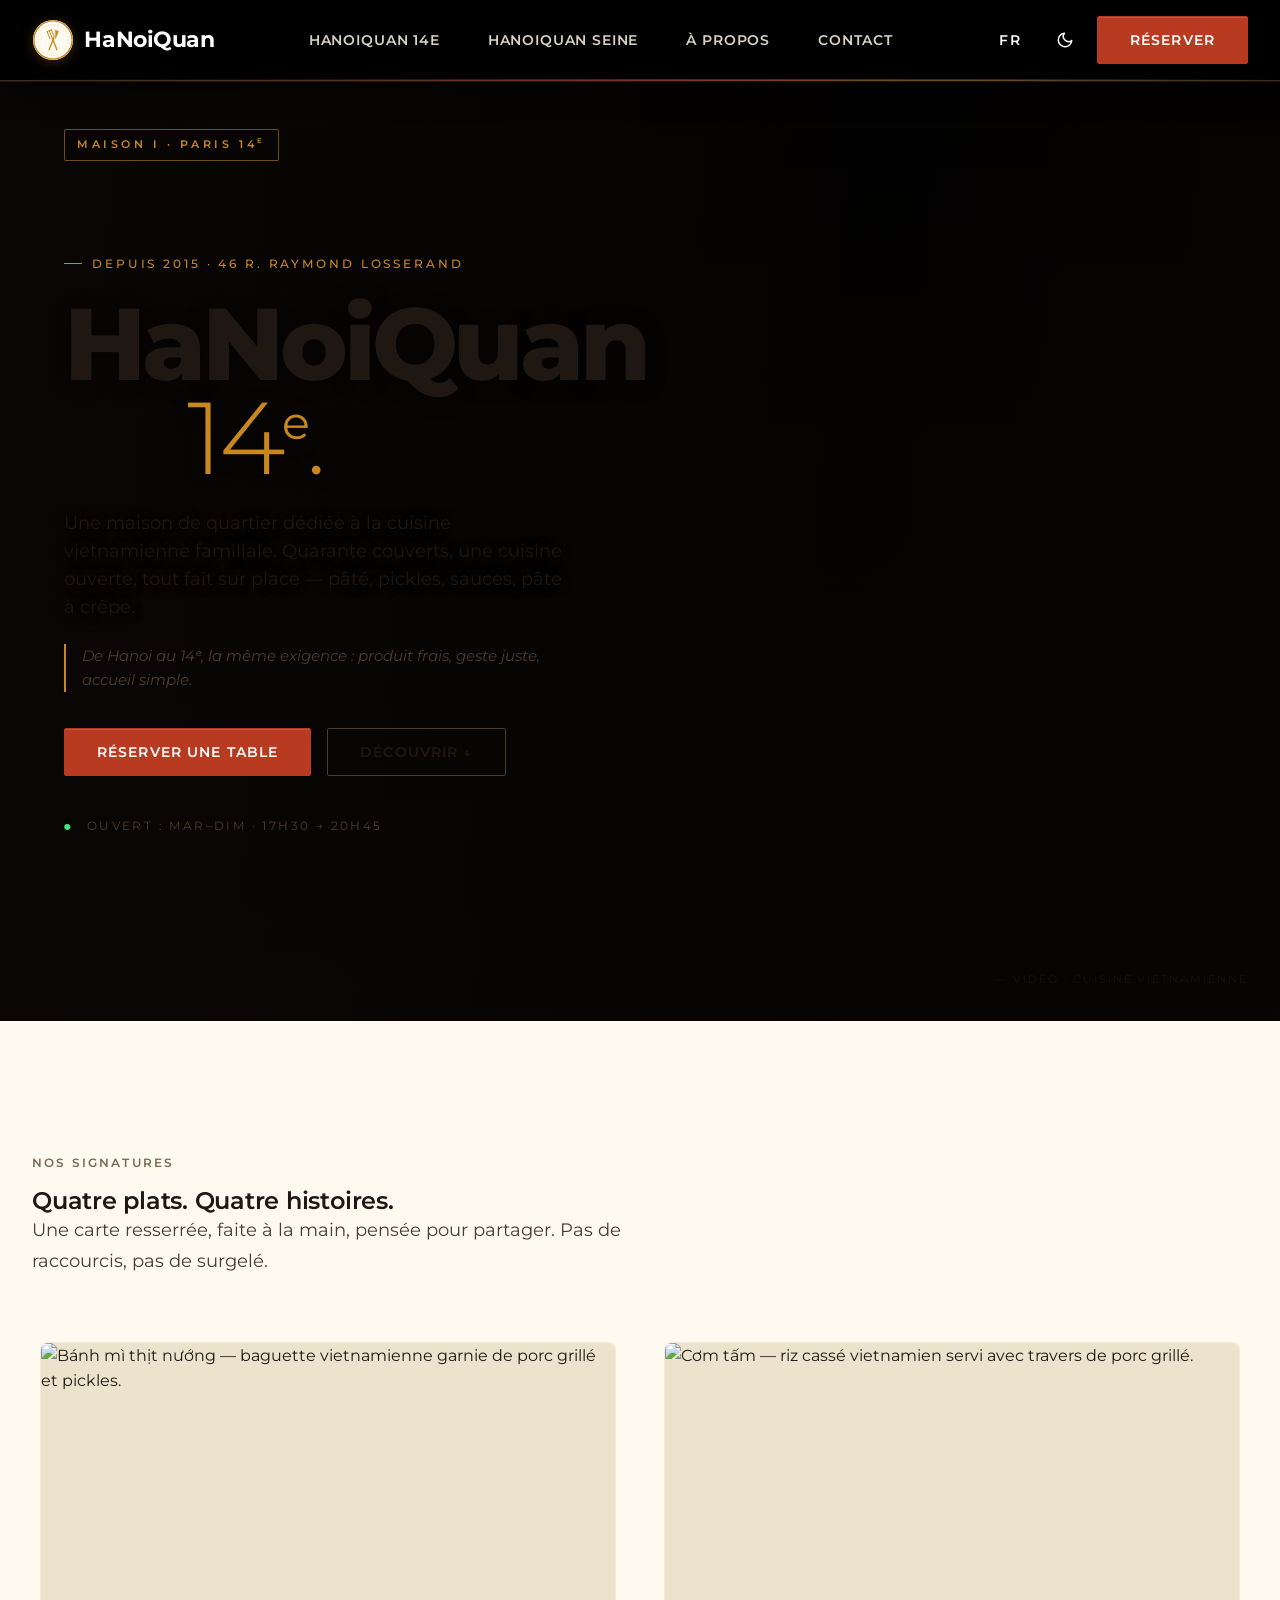
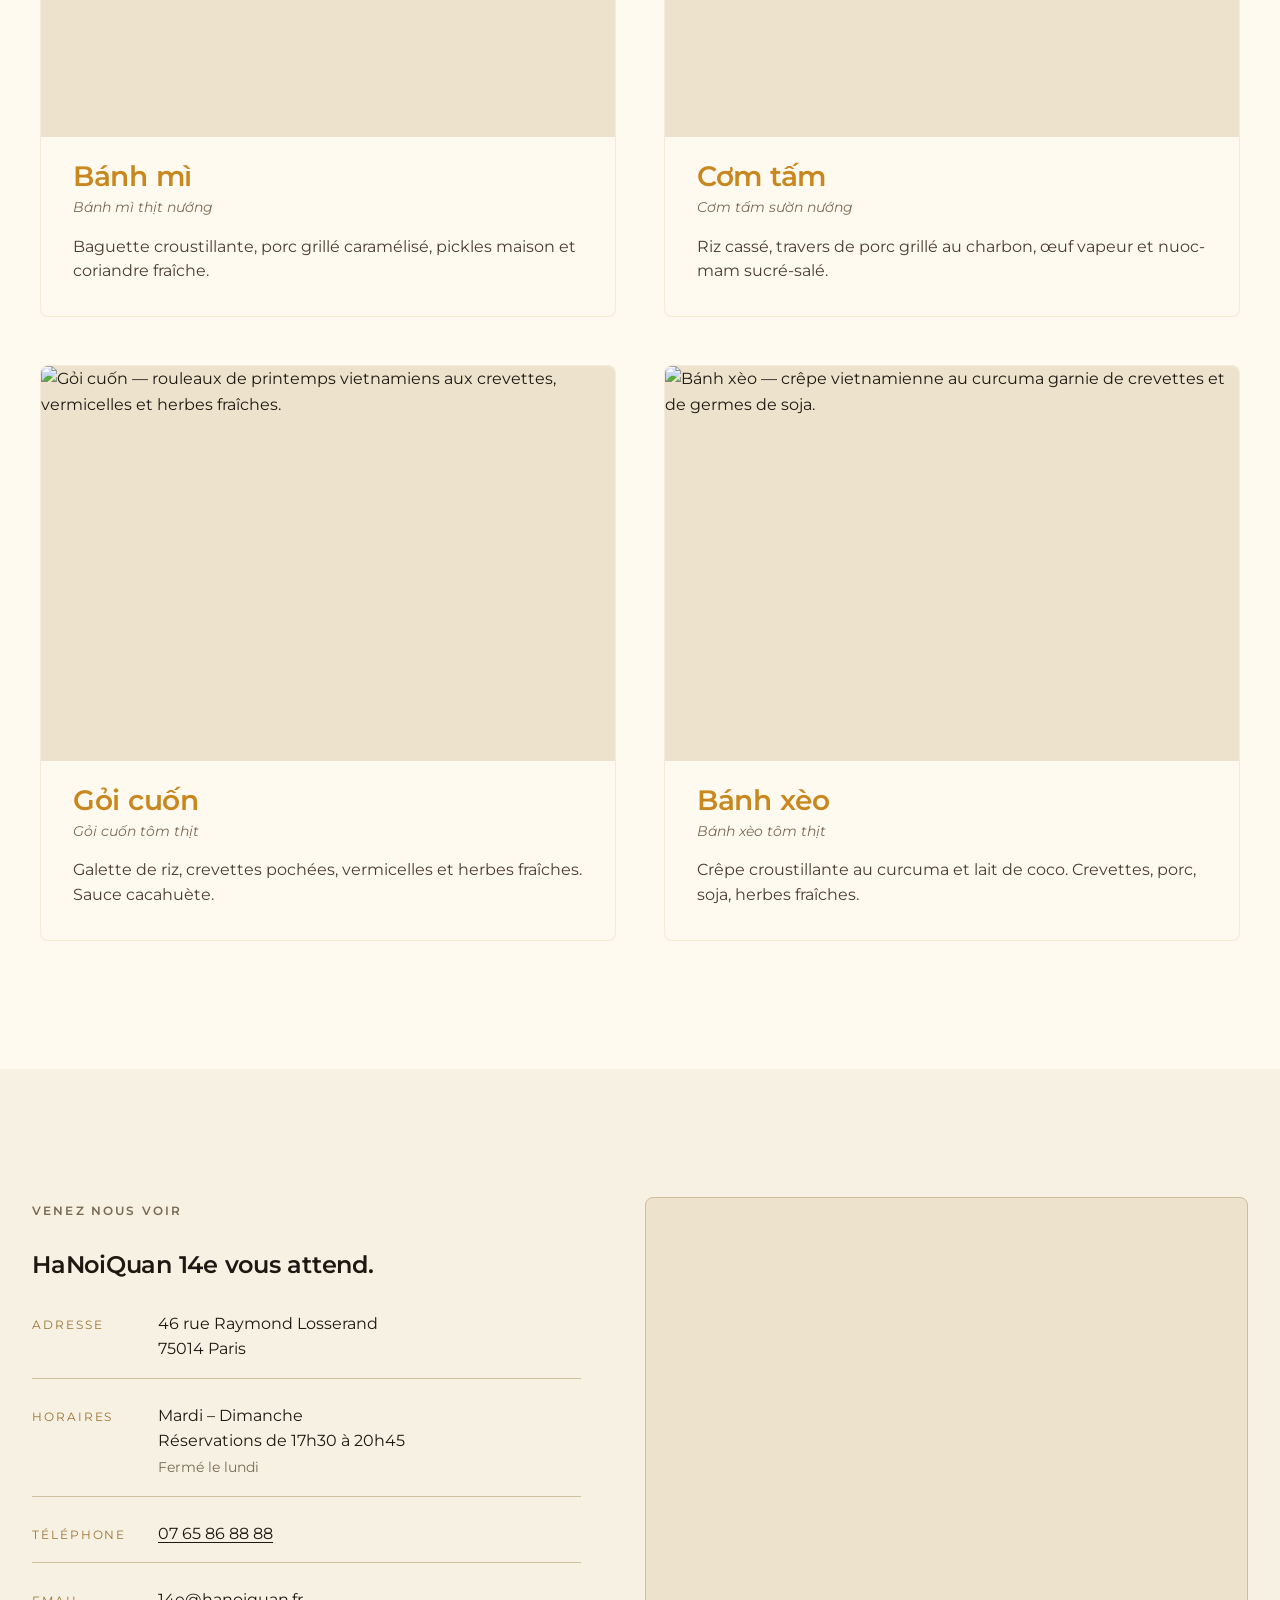
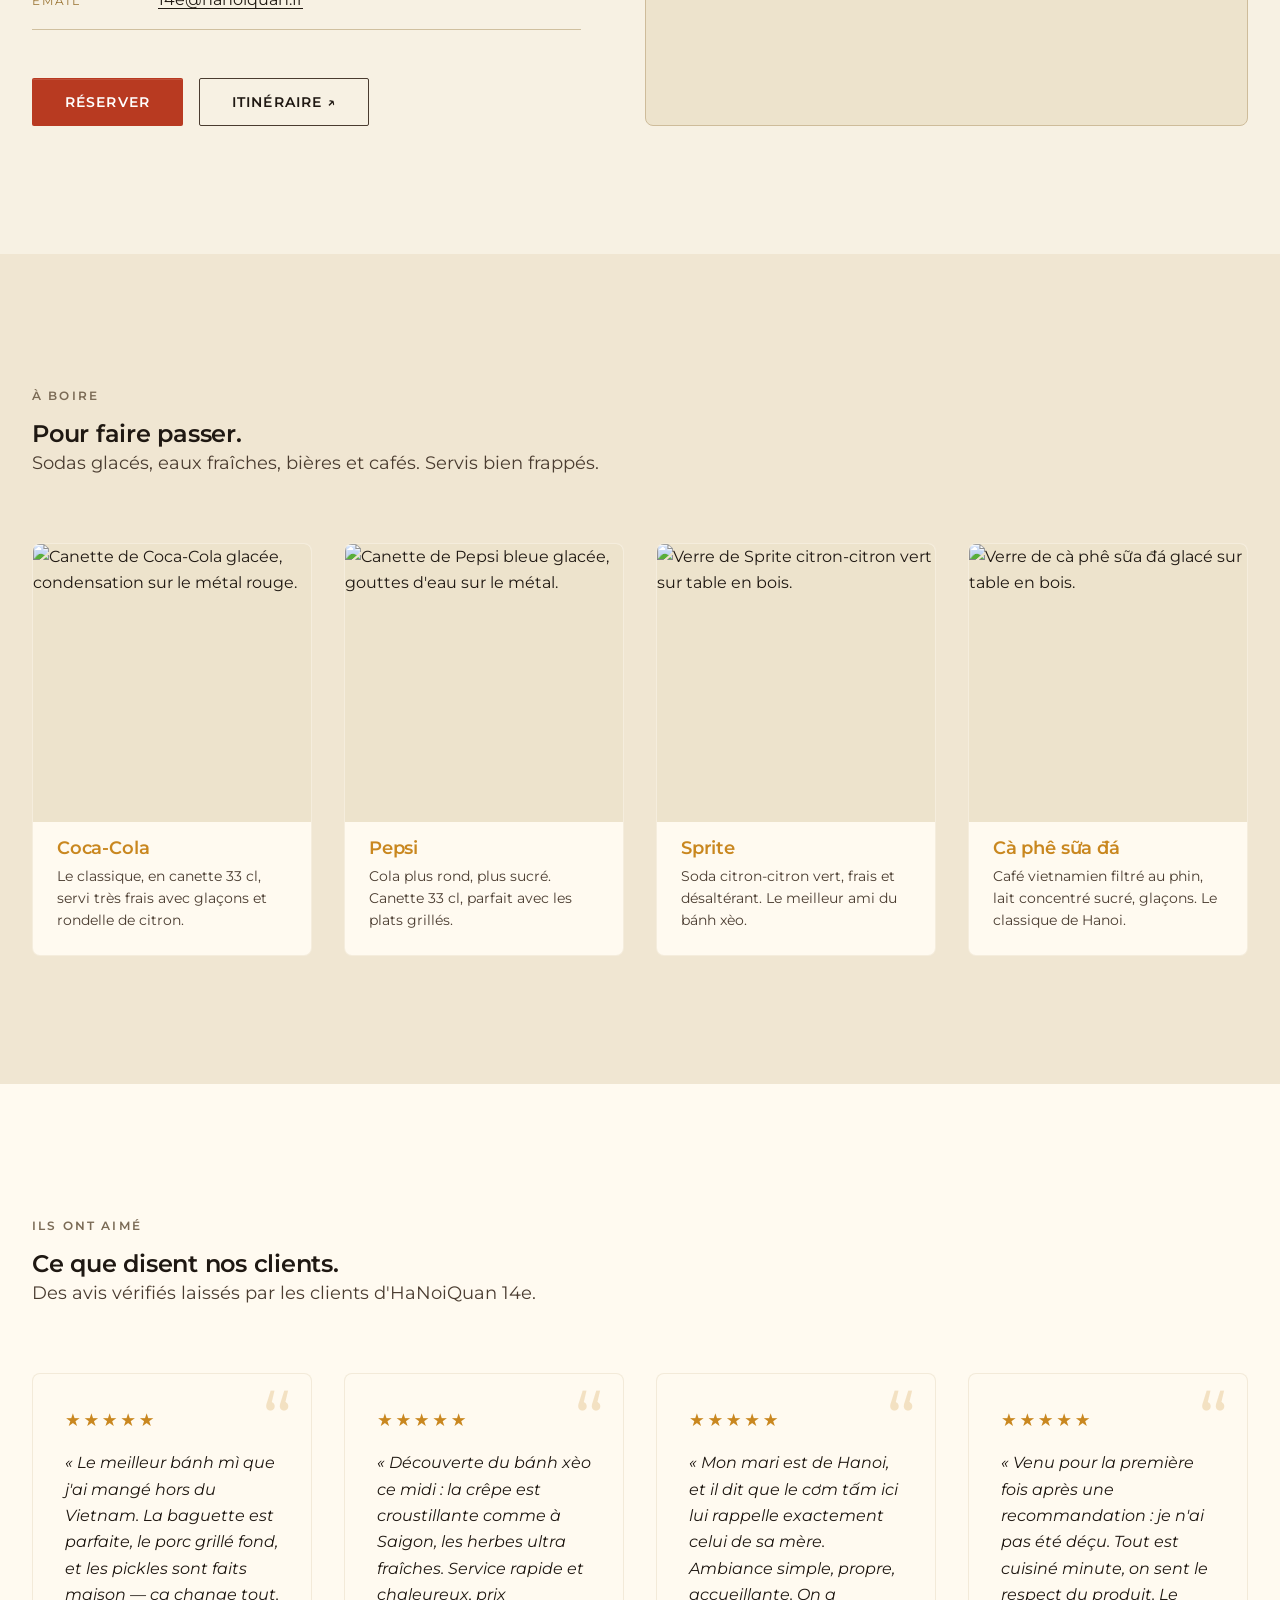
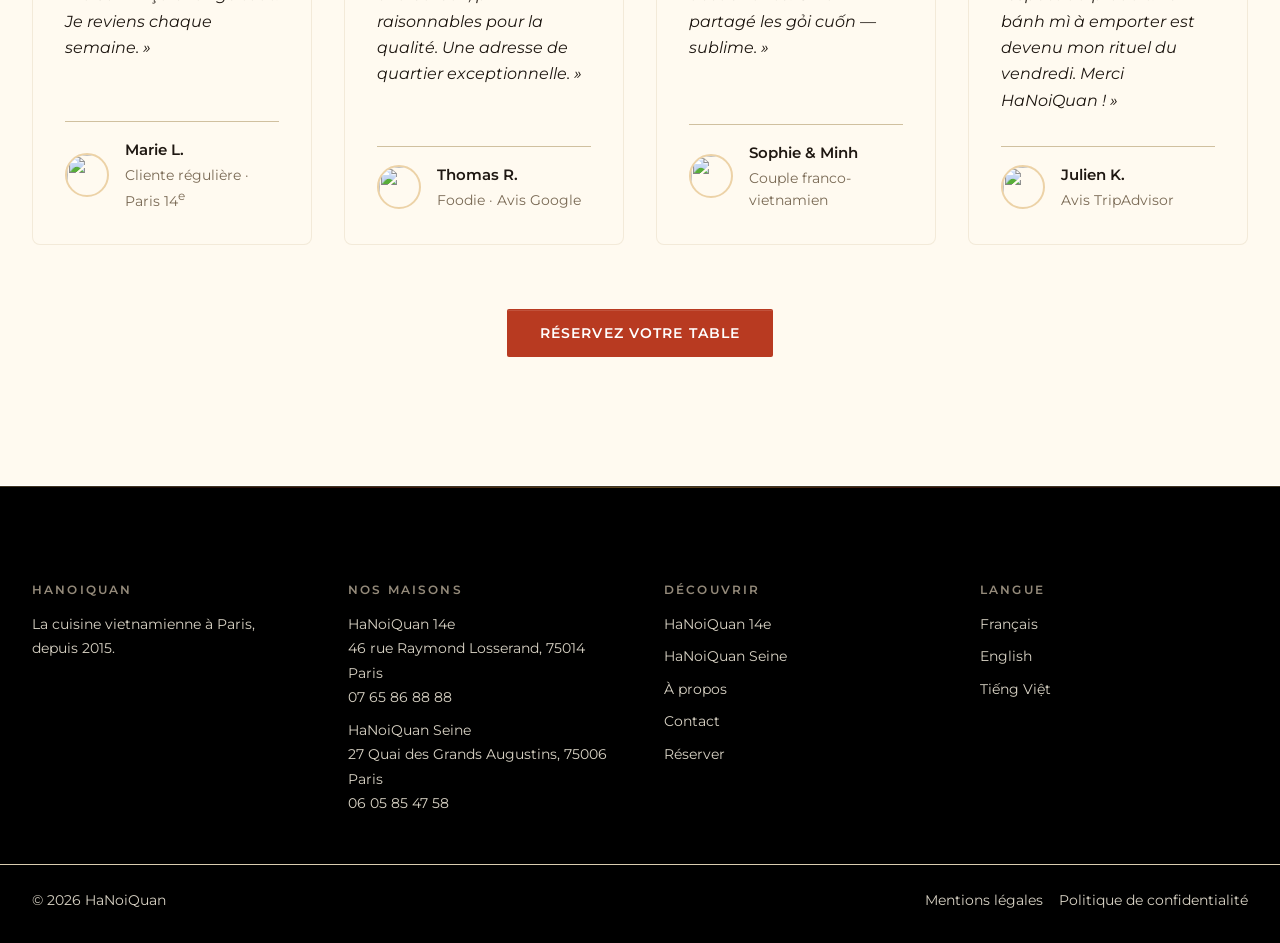
==== commit e3e65886: "Redesign Seine, About, Contact, Reservation; brand → HaNoiQuan; circular logo - Rebuild /seine/ in d" ====
--- a/14e/index.html
+++ b/14e/index.html
@@ -6,7 +6,7 @@
   <script>/* BASE_HREF_AUTO — set <base> so the site works at root (local, custom domain) AND at /hanoiquan/ on GitHub Pages */(function(){var p=location.pathname,seg=p.split('/').filter(Boolean)[0];var base=(location.hostname.endsWith('github.io')&&seg)?'/'+seg+'/':'/';document.write('<base href="'+base+'">');})();</script>
 
   <meta name="theme-color" content="#1A1310">
-  <title>HanoiQuan 14e · Restaurant vietnamien Paris 14 — Pho, Bun, Banh Mi</title>
+  <title>HaNoiQuan 14e · Restaurant vietnamien Paris 14 — Pho, Bun, Banh Mi</title>
   <meta name="description" data-i18n-attr="content:meta.p14e.description" content="Restaurant vietnamien dans le 14e arrondissement de Paris. Carte complète : pho, bun, banh mi, plats végétariens. Ouvert midi et soir. Réservation en ligne.">
 
   <link rel="canonical" href="https://hanoiquan.fr/14e/">
@@ -16,13 +16,13 @@
   <link rel="alternate" hreflang="x-default" href="https://hanoiquan.fr/14e/">
 
   <meta property="og:type" content="restaurant.restaurant">
-  <meta property="og:title" content="HanoiQuan 14e — La cuisine vietnamienne, à la maison">
+  <meta property="og:title" content="HaNoiQuan 14e — La cuisine vietnamienne, à la maison">
   <meta property="og:description" content="Pho, bun, banh mi et tout ce qui se mange entre. Restaurant vietnamien Paris 14e.">
   <meta property="og:url" content="https://hanoiquan.fr/14e/">
   <meta property="og:locale" content="fr_FR">
   <meta property="og:locale:alternate" content="en_US">
   <meta property="og:locale:alternate" content="vi_VN">
-  <meta property="og:site_name" content="HanoiQuan">
+  <meta property="og:site_name" content="HaNoiQuan">
   <meta name="twitter:card" content="summary_large_image">
 
   <link rel="icon" type="image/svg+xml" href="assets/images/favicon.svg">
@@ -59,7 +59,7 @@
     "@context": "https://schema.org",
     "@type": "Restaurant",
     "@id": "https://hanoiquan.fr/14e/#restaurant",
-    "name": "HanoiQuan 14e",
+    "name": "HaNoiQuan 14e",
     "url": "https://hanoiquan.fr/14e/",
     "description": "Restaurant vietnamien complet dans le 14e arrondissement de Paris.",
     "servesCuisine": ["Vietnamese"],
@@ -83,7 +83,7 @@
     },
     "hasMenu": {
       "@type": "Menu",
-      "name": "Carte HanoiQuan 14e",
+      "name": "Carte HaNoiQuan 14e",
       "hasMenuSection": [
         {
           "@type": "MenuSection", "name": "Pho",
@@ -140,12 +140,12 @@
 
   <header class="site-header">
     <div class="site-header__inner">
-      <a href="./" class="logo" data-i18n-attr="aria-label:common.logoAria" aria-label="HanoiQuan — accueil">HanoiQuan</a>
+      <a href="./" class="logo" data-i18n-attr="aria-label:common.logoAria" aria-label="HaNoiQuan — accueil"><svg class="logo__badge" viewBox="0 0 44 44" xmlns="http://www.w3.org/2000/svg" aria-hidden="true" focusable="false"><circle class="logo__badge-bg" cx="22" cy="22" r="21"/><circle cx="22" cy="22" r="20" fill="none" stroke="currentColor" stroke-width="1.4"/><circle cx="22" cy="22" r="16" fill="none" stroke="currentColor" stroke-width="0.5" stroke-dasharray="1.5 1.8" opacity="0.5"/><g transform="translate(22 22)" stroke="currentColor" fill="none" stroke-linecap="round" stroke-linejoin="round"><g transform="rotate(-22)"><line x1="0" y1="-2" x2="0" y2="11" stroke-width="1.4"/><line x1="-2.4" y1="-10.5" x2="-2.4" y2="-2.5" stroke-width="0.9"/><line x1="0" y1="-10.5" x2="0" y2="-2.5" stroke-width="0.9"/><line x1="2.4" y1="-10.5" x2="2.4" y2="-2.5" stroke-width="0.9"/><line x1="-2.4" y1="-10.5" x2="2.4" y2="-10.5" stroke-width="0.9"/></g><g transform="rotate(22)"><line x1="0" y1="-2.5" x2="0" y2="11" stroke-width="1.4"/><path d="M-1.6 -10.5 L 1.9 -10.5 L 1.9 -2.8 Z" fill="currentColor" stroke="currentColor" stroke-width="0.5"/></g></g></svg><span class="logo__text">HaNoiQuan</span></a>
       <button class="nav-toggle" data-i18n-attr="aria-label:common.nav.menuOpen" aria-label="Ouvrir le menu" aria-expanded="false" aria-controls="nav-main">☰</button>
       <nav class="nav-main" id="nav-main" data-i18n-attr="aria-label:common.nav.label" aria-label="Principal">
         <ul>
-          <li><a href="14e/" data-i18n="common.nav.branch14e">HanoiQuan 14e</a></li>
-          <li><a href="seine/" data-i18n="common.nav.branchSeine">HanoiQuan Seine</a></li>
+          <li><a href="14e/" data-i18n="common.nav.branch14e">HaNoiQuan 14e</a></li>
+          <li><a href="seine/" data-i18n="common.nav.branchSeine">HaNoiQuan Seine</a></li>
           <li><a href="about/" data-i18n="common.nav.about">À propos</a></li>
           <li><a href="contact/" data-i18n="common.nav.contact">Contact</a></li>
         </ul>
@@ -195,7 +195,7 @@
         <p class="p14-banner__kicker" data-i18n="pages.p14e.banner.kicker">Depuis 2015 · 46 R. Raymond Losserand</p>
 
         <h1 id="p14-banner-title" class="p14-banner__title">
-          <span class="line line--1" data-i18n="pages.p14e.banner.title1">HanoiQuan</span>
+          <span class="line line--1" data-i18n="pages.p14e.banner.title1">HaNoiQuan</span>
           <span class="line line--2" data-i18n-html="pages.p14e.banner.title2Html">14<sup>e</sup>.</span>
         </h1>
 
@@ -289,7 +289,7 @@
       <div class="container p14-address__inner">
         <div class="p14-address__text">
           <p class="overline" data-i18n="pages.p14e.address.overline">Venez nous voir</p>
-          <h2 id="p14-address-title" data-i18n="pages.p14e.address.h2">HanoiQuan 14e vous attend.</h2>
+          <h2 id="p14-address-title" data-i18n="pages.p14e.address.h2">HaNoiQuan 14e vous attend.</h2>
 
           <dl class="p14-address__list">
             <div>
@@ -319,7 +319,7 @@
         <div class="p14-address__map">
           <iframe
             src="https://www.google.com/maps?q=46+rue+Raymond+Losserand+75014+Paris&output=embed"
-            title="Carte HanoiQuan 14e — 46 rue Raymond Losserand, 75014 Paris"
+            title="Carte HaNoiQuan 14e — 46 rue Raymond Losserand, 75014 Paris"
             data-i18n-attr="title:pages.p14e.address.mapTitle"
             loading="lazy"
             referrerpolicy="no-referrer-when-downgrade"
@@ -402,7 +402,7 @@
       <div class="container">
         <p class="overline" data-i18n="pages.p14e.reviews.overline">Ils ont aimé</p>
         <h2 id="p14-reviews-title" data-i18n="pages.p14e.reviews.h2">Ce que disent nos clients.</h2>
-        <p class="lead p14-reviews__intro" data-i18n="pages.p14e.reviews.intro">Des avis vérifiés laissés par les clients d'HanoiQuan 14e.</p>
+        <p class="lead p14-reviews__intro" data-i18n="pages.p14e.reviews.intro">Des avis vérifiés laissés par les clients d'HaNoiQuan 14e.</p>
 
         <div class="p14-reviews__grid">
 
@@ -457,7 +457,7 @@
           <article class="review-card">
             <div class="review-card__rating" aria-label="Note : 5 sur 5" data-i18n-attr="aria-label:pages.p14e.reviews.ratingAria">★★★★★</div>
             <blockquote class="review-card__quote" data-i18n="pages.p14e.reviews.r4Quote">
-              « Venu pour la première fois après une recommandation : je n'ai pas été déçu. Tout est cuisiné minute, on sent le respect du produit. Le bánh mì à emporter est devenu mon rituel du vendredi. Merci HanoiQuan ! »
+              « Venu pour la première fois après une recommandation : je n'ai pas été déçu. Tout est cuisiné minute, on sent le respect du produit. Le bánh mì à emporter est devenu mon rituel du vendredi. Merci HaNoiQuan ! »
             </blockquote>
             <footer class="review-card__author">
               <img src="https://images.unsplash.com/photo-1500648767791-00dcc994a43e?auto=format&fit=crop&w=200&q=85"
@@ -483,21 +483,21 @@
   <footer class="site-footer">
     <div class="site-footer__inner">
       <div class="footer-col">
-        <h3 data-i18n="common.footer.brandTitle">HanoiQuan</h3>
+        <h3 data-i18n="common.footer.brandTitle">HaNoiQuan</h3>
         <p data-i18n="common.footer.brandTagline">La cuisine vietnamienne à Paris, depuis 2015.</p>
       </div>
       <div class="footer-col">
         <h3 data-i18n="common.footer.houses">Nos maisons</h3>
         <ul>
-          <li>HanoiQuan 14e<br>46 rue Raymond Losserand, 75014 Paris<br><a href="tel:+33765868888">07 65 86 88 88</a></li>
-          <li>HanoiQuan Seine<br>27 Quai des Grands Augustins, 75006 Paris<br><a href="tel:+33605854758">06 05 85 47 58</a></li>
+          <li>HaNoiQuan 14e<br>46 rue Raymond Losserand, 75014 Paris<br><a href="tel:+33765868888">07 65 86 88 88</a></li>
+          <li>HaNoiQuan Seine<br>27 Quai des Grands Augustins, 75006 Paris<br><a href="tel:+33605854758">06 05 85 47 58</a></li>
         </ul>
       </div>
       <div class="footer-col">
         <h3 data-i18n="common.footer.discover">Découvrir</h3>
         <ul>
-          <li><a href="14e/" data-i18n="common.nav.branch14e">HanoiQuan 14e</a></li>
-          <li><a href="seine/" data-i18n="common.nav.branchSeine">HanoiQuan Seine</a></li>
+          <li><a href="14e/" data-i18n="common.nav.branch14e">HaNoiQuan 14e</a></li>
+          <li><a href="seine/" data-i18n="common.nav.branchSeine">HaNoiQuan Seine</a></li>
           <li><a href="about/" data-i18n="common.nav.about">À propos</a></li>
           <li><a href="contact/" data-i18n="common.nav.contact">Contact</a></li>
           <li><a href="reservation/" data-i18n="common.nav.reserve">Réserver</a></li>
@@ -513,7 +513,7 @@
       </div>
     </div>
     <div class="site-footer__bottom">
-      <p data-i18n="common.footer.copyright">© 2026 HanoiQuan</p>
+      <p data-i18n="common.footer.copyright">© 2026 HaNoiQuan</p>
       <ul>
         <li><a href="mentions-legales/" data-i18n="common.footer.legal">Mentions légales</a></li>
         <li><a href="politique-confidentialite/" data-i18n="common.footer.privacy">Politique de confidentialité</a></li>
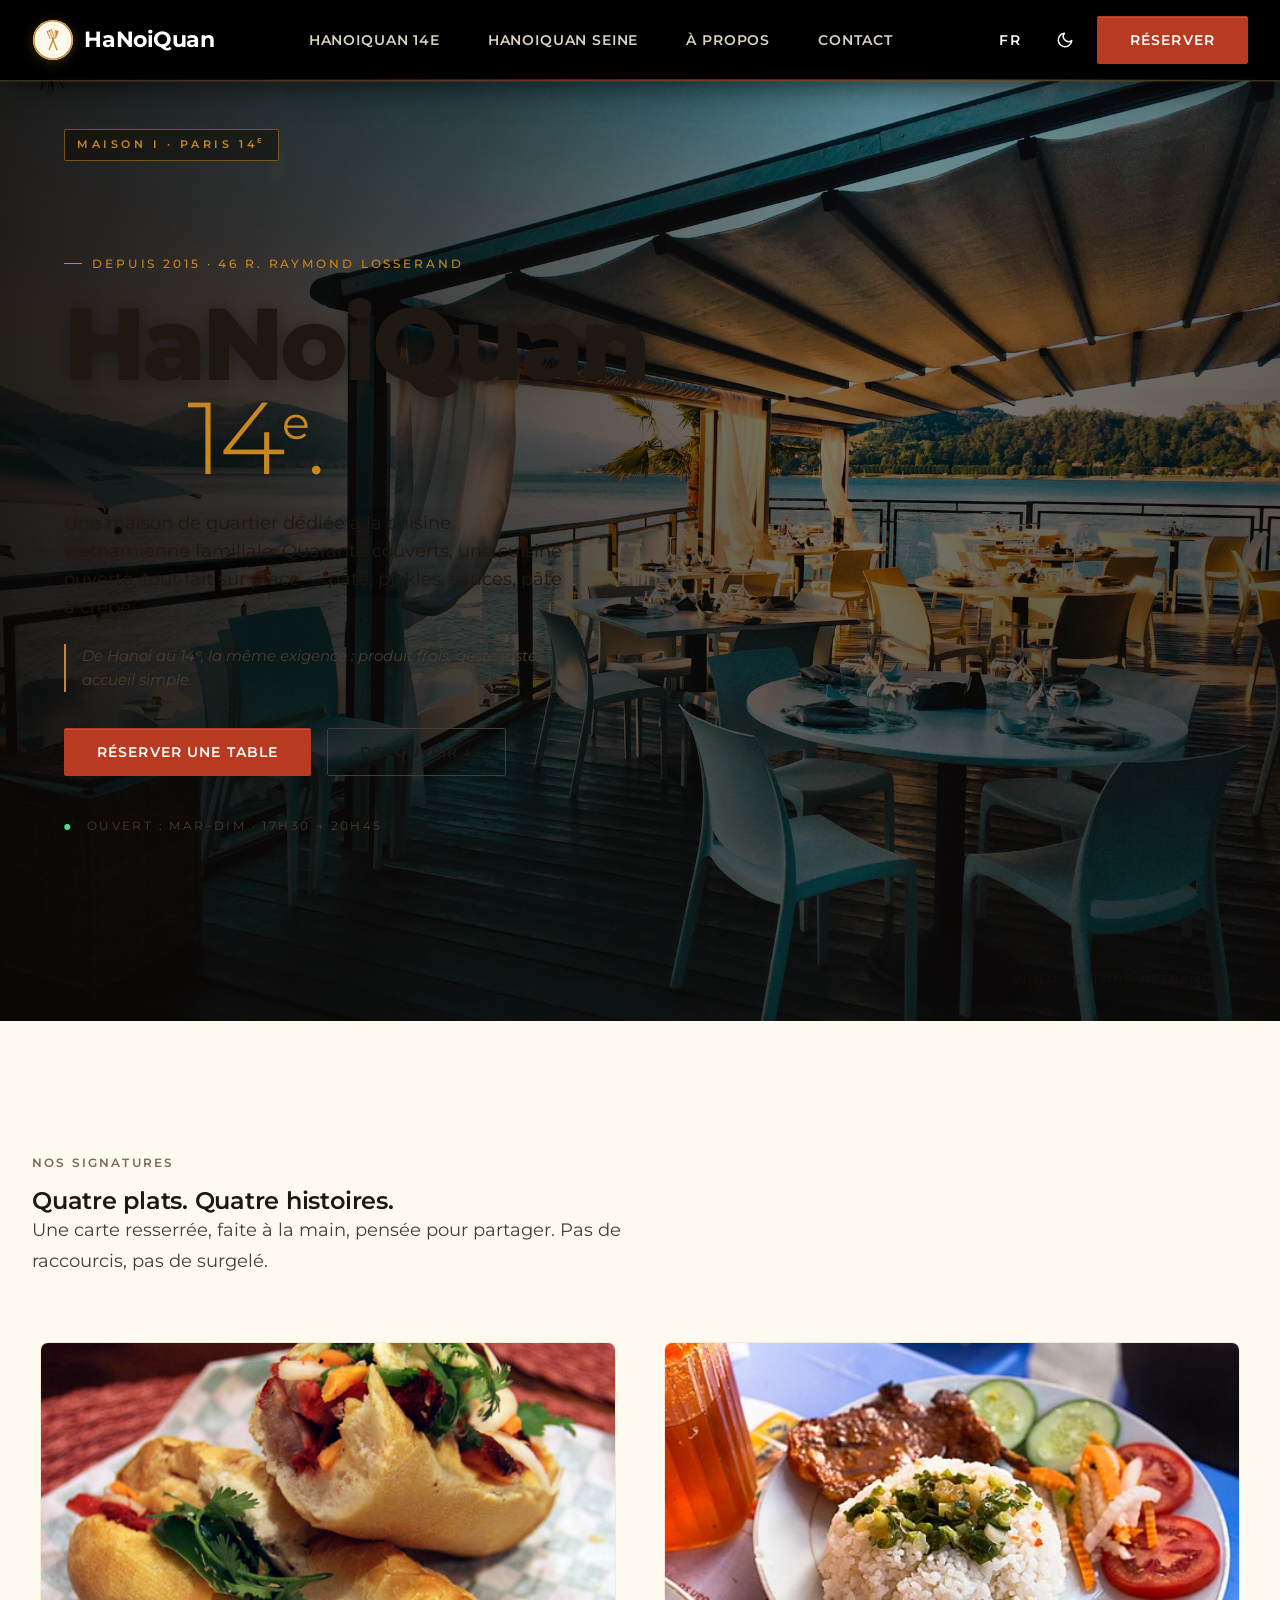
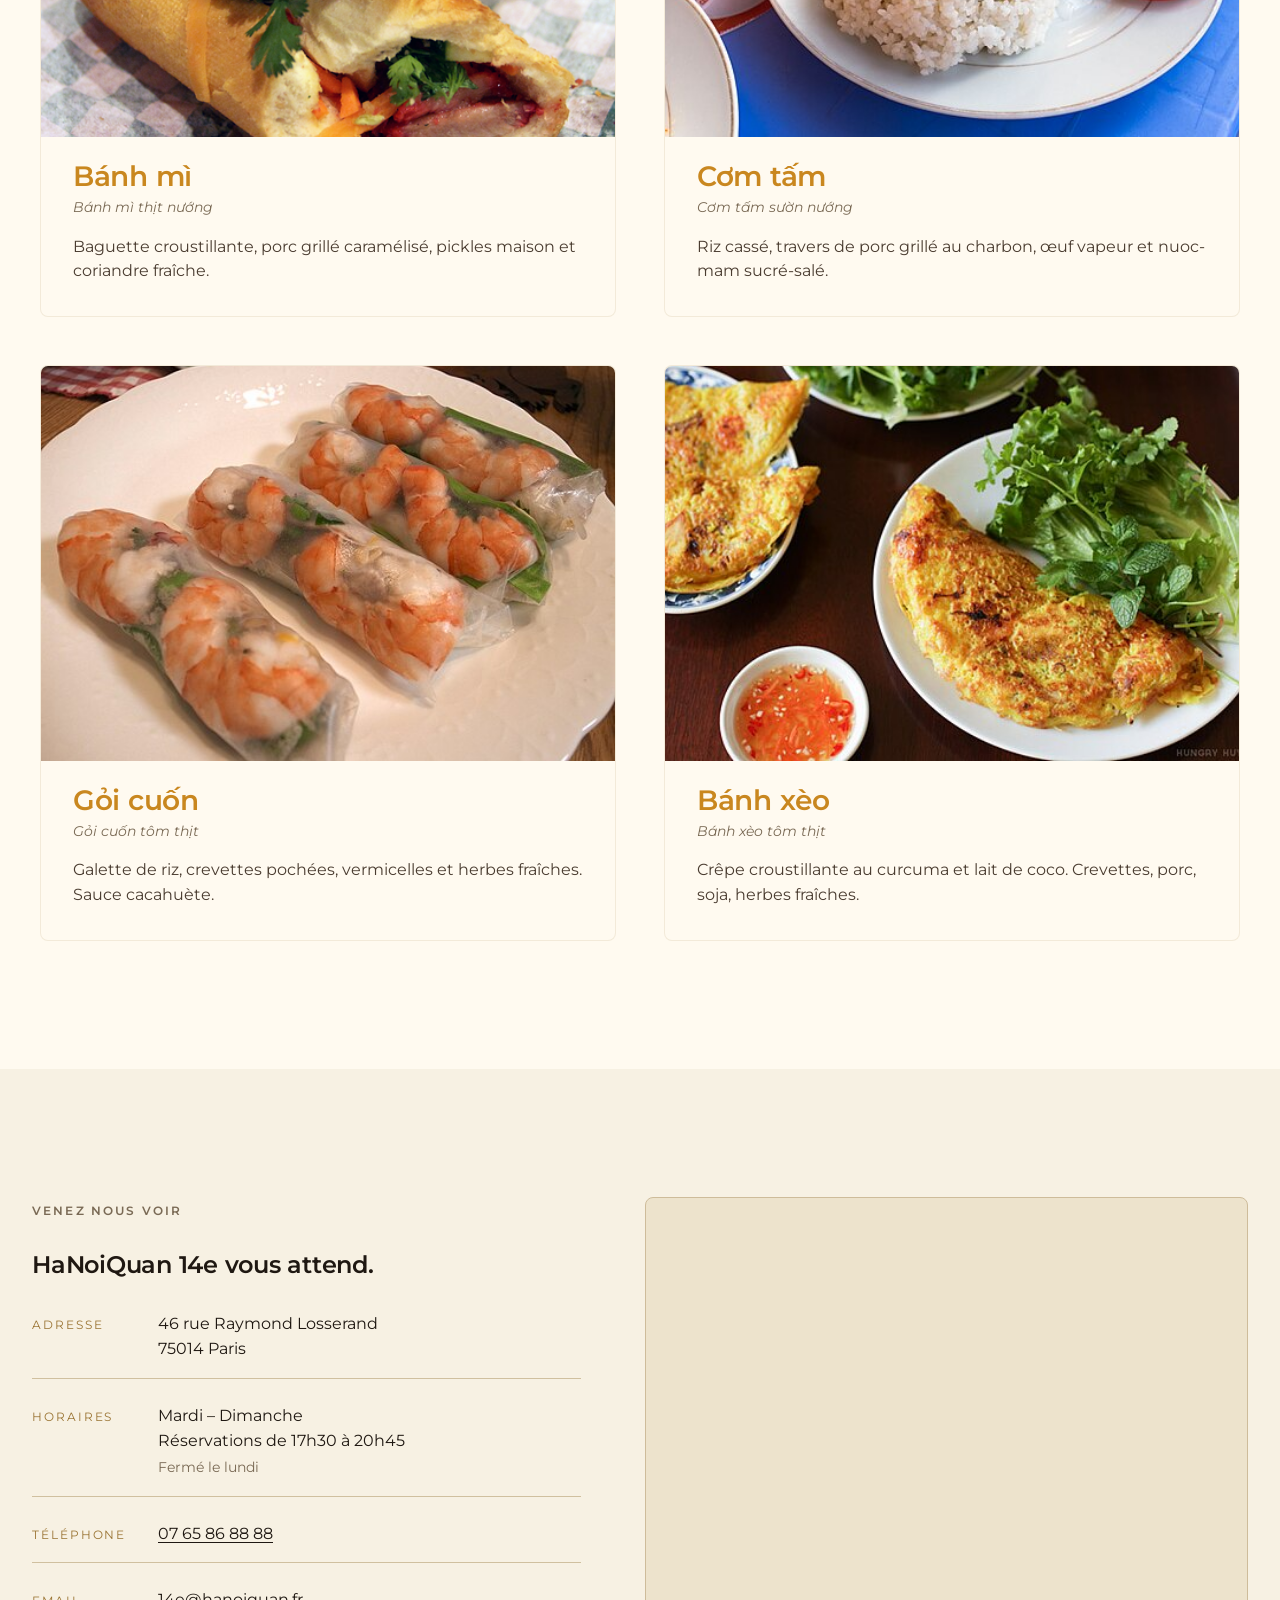
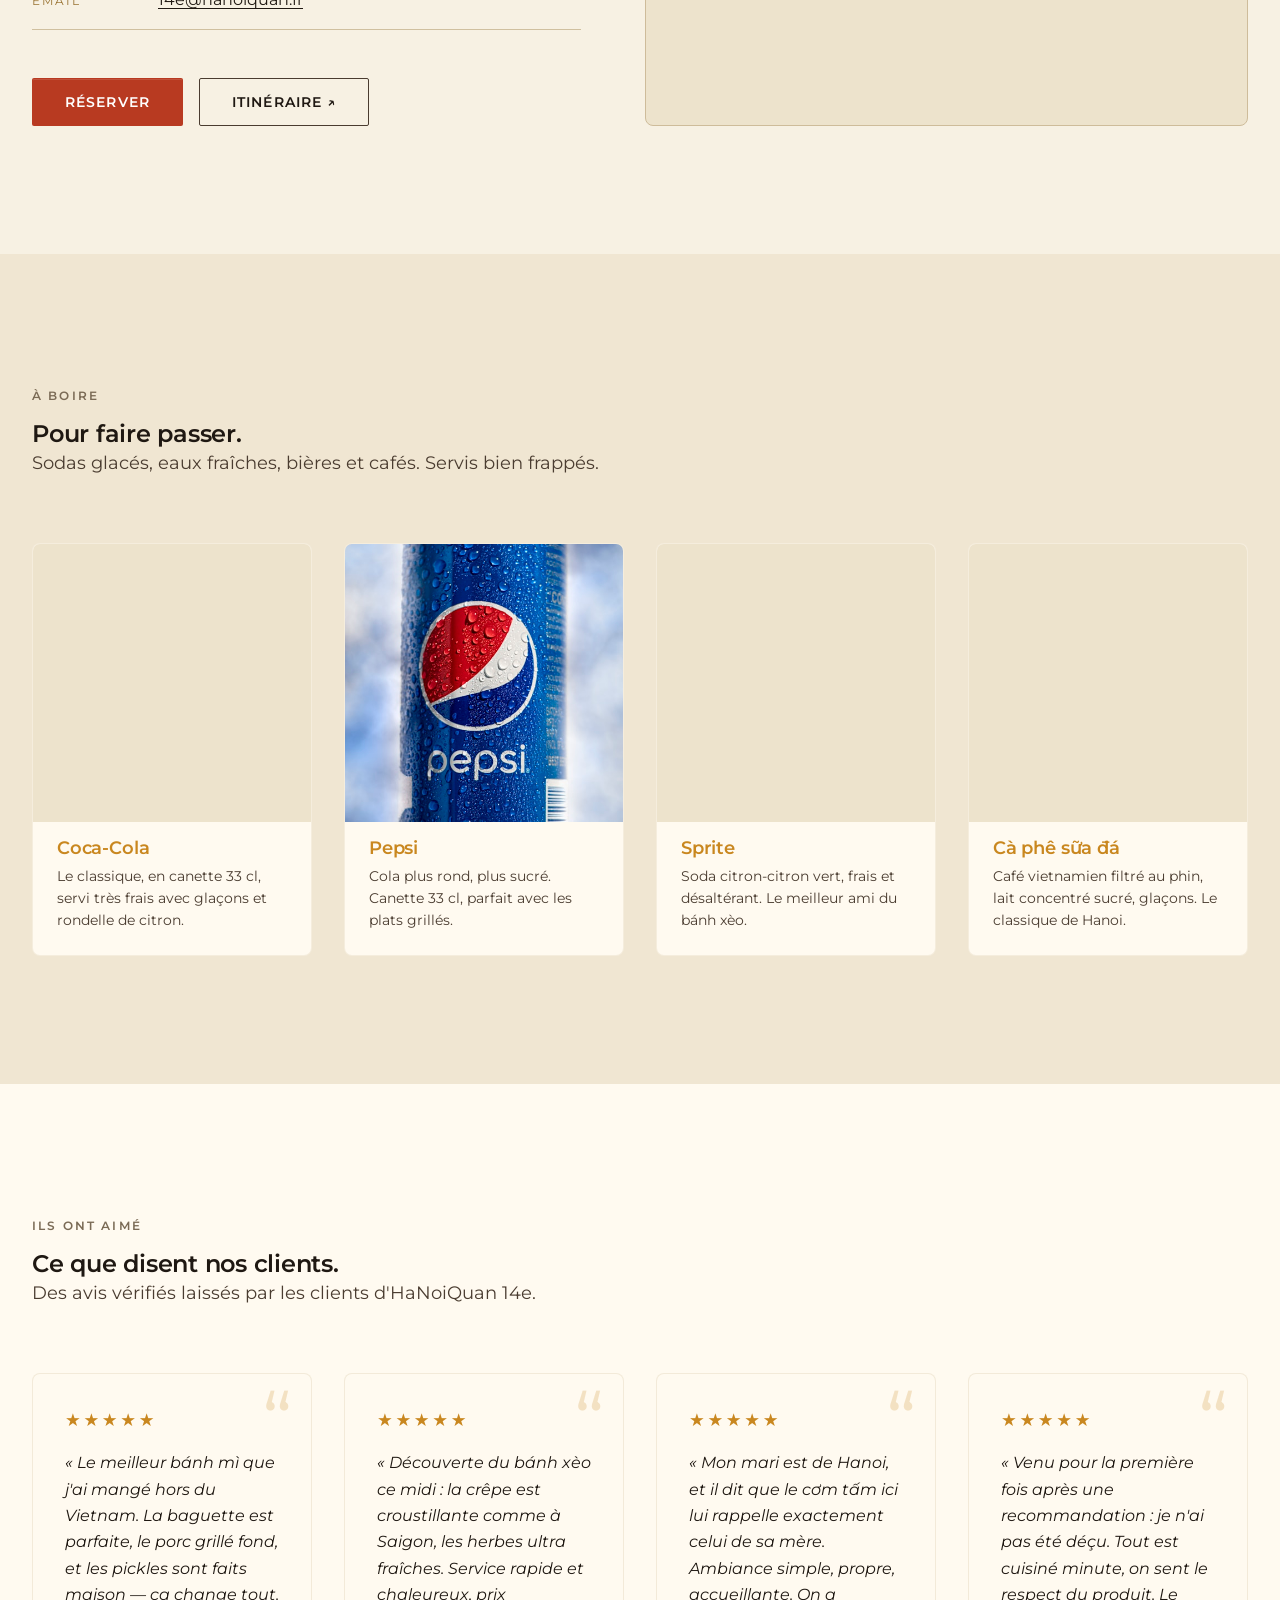
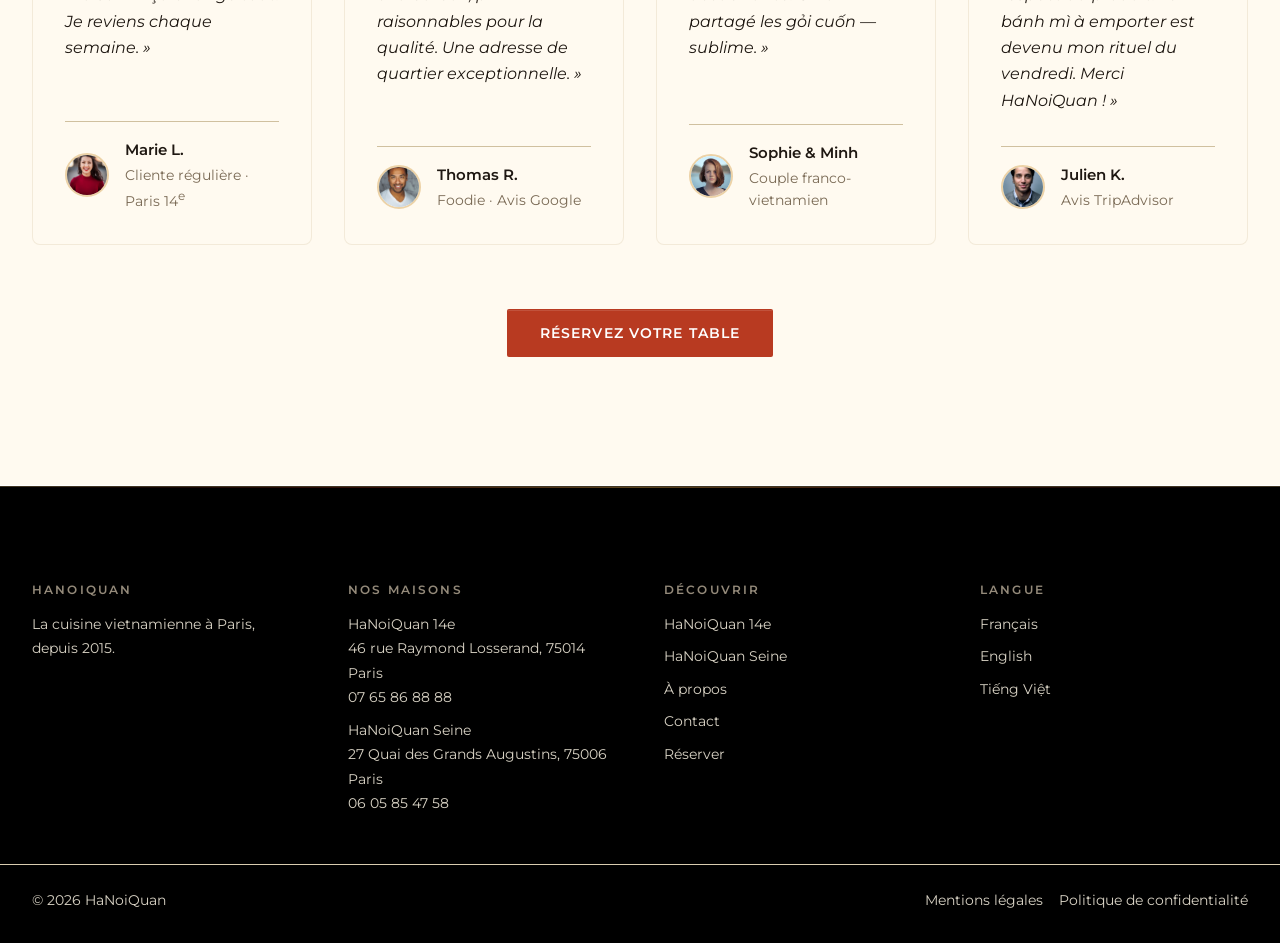
==== commit 2964988e: "Self-host all images & videos; drop external CDN dependencies Download 32 photos (Wikipedia Commons " ====
--- a/14e/index.html
+++ b/14e/index.html
@@ -179,11 +179,11 @@
     <section class="p14-banner" data-reveal aria-labelledby="p14-banner-title">
       <video class="p14-banner__video"
              autoplay muted loop playsinline preload="auto"
-             poster="https://images.unsplash.com/photo-1559339352-11d035aa65de?auto=format&fit=crop&w=2000&q=85"
+             poster="assets/images/photos/restaurant-14e.jpg"
              aria-hidden="true">
-        <source src="https://assets.mixkit.co/videos/47555/47555-720.mp4" type="video/mp4">
-        <source src="https://assets.mixkit.co/videos/49231/49231-720.mp4" type="video/mp4">
-        <source src="https://assets.mixkit.co/videos/3806/3806-720.mp4" type="video/mp4">
+        <source src="assets/videos/chef-stir-fry.mp4" type="video/mp4">
+        <source src="assets/videos/vegetables-pan.mp4" type="video/mp4">
+        <source src="assets/videos/meatballs-sauce.mp4" type="video/mp4">
       </video>
 
       <div class="p14-banner__overlay" aria-hidden="true"></div>
@@ -222,8 +222,8 @@
 
           <article class="dish-card">
             <div class="dish-card__media">
-              <img src="https://upload.wikimedia.org/wikipedia/commons/thumb/0/0c/B%C3%A1nh_m%C3%AC_th%E1%BB%8Bt_n%C6%B0%E1%BB%9Bng.png/500px-B%C3%A1nh_m%C3%AC_th%E1%BB%8Bt_n%C6%B0%E1%BB%9Bng.png"
-                   onerror="this.onerror=null;this.src='https://images.unsplash.com/photo-1558030006-450675393462?auto=format&fit=crop&w=1600&q=85'"
+              <img src="assets/images/photos/banh-mi.png"
+                   onerror="this.onerror=null;this.src='assets/images/photos/banh-mi-alt.jpg"
                    alt="Bánh mì thịt nướng — baguette vietnamienne garnie de porc grillé et pickles."
                    data-i18n-attr="alt:pages.p14e.dishes.banhMiAlt"
                    loading="lazy" decoding="async">
@@ -237,8 +237,8 @@
 
           <article class="dish-card">
             <div class="dish-card__media">
-              <img src="https://upload.wikimedia.org/wikipedia/commons/thumb/b/b0/C%C6%A1m_T%E1%BA%A5m%2C_Da_Nang%2C_Vietnam.jpg/500px-C%C6%A1m_T%E1%BA%A5m%2C_Da_Nang%2C_Vietnam.jpg"
-                   onerror="this.onerror=null;this.src='https://images.unsplash.com/photo-1559314809-0d155014e29e?auto=format&fit=crop&w=1600&q=85'"
+              <img src="assets/images/photos/com-tam.jpg"
+                   onerror="this.onerror=null;this.src='assets/images/photos/com-tam-alt.jpg"
                    alt="Cơm tấm — riz cassé vietnamien servi avec travers de porc grillé."
                    data-i18n-attr="alt:pages.p14e.dishes.comTamAlt"
                    loading="lazy" decoding="async">
@@ -252,8 +252,8 @@
 
           <article class="dish-card">
             <div class="dish-card__media">
-              <img src="https://upload.wikimedia.org/wikipedia/commons/thumb/1/1a/Homemade_spring_rolls_%287010969349%29.jpg/500px-Homemade_spring_rolls_%287010969349%29.jpg"
-                   onerror="this.onerror=null;this.src='https://images.unsplash.com/photo-1606851094291-6efae152bb87?auto=format&fit=crop&w=1600&q=85'"
+              <img src="assets/images/photos/goi-cuon.jpg"
+                   onerror="this.onerror=null;this.src='assets/images/photos/goi-cuon-alt.jpg"
                    alt="Gỏi cuốn — rouleaux de printemps vietnamiens aux crevettes, vermicelles et herbes fraîches."
                    data-i18n-attr="alt:pages.p14e.dishes.goiCuonAlt"
                    loading="lazy" decoding="async">
@@ -267,8 +267,8 @@
 
           <article class="dish-card">
             <div class="dish-card__media">
-              <img src="https://upload.wikimedia.org/wikipedia/commons/thumb/5/59/Banh_Xeo_with_fish_sauce_and_vegetables.jpg/500px-Banh_Xeo_with_fish_sauce_and_vegetables.jpg"
-                   onerror="this.onerror=null;this.src='https://images.unsplash.com/photo-1604152135912-04a022e23696?auto=format&fit=crop&w=1600&q=85'"
+              <img src="assets/images/photos/banh-xeo.jpg"
+                   onerror="this.onerror=null;this.src='assets/images/photos/banh-xeo-alt.jpg"
                    alt="Bánh xèo — crêpe vietnamienne au curcuma garnie de crevettes et de germes de soja, servie avec herbes et nuoc-mam."
                    data-i18n-attr="alt:pages.p14e.dishes.banhXeoAlt"
                    loading="lazy" decoding="async">
@@ -339,8 +339,7 @@
 
           <article class="drink-card">
             <div class="drink-card__media">
-              <img src="https://images.unsplash.com/photo-1554866585-cd94860890b7?auto=format&fit=crop&w=800&q=85"
-                   onerror="this.onerror=null;this.src='https://picsum.photos/seed/drink-coca/800/800'"
+              <img src="assets/images/photos/coca-cola.jpg"
                    alt="Canette de Coca-Cola glacée, condensation sur le métal rouge."
                    data-i18n-attr="alt:pages.p14e.drinks.cocaAlt"
                    loading="lazy" decoding="async">
@@ -353,8 +352,7 @@
 
           <article class="drink-card">
             <div class="drink-card__media">
-              <img src="https://images.unsplash.com/photo-1629203851122-3726ecdf080e?auto=format&fit=crop&w=800&q=85"
-                   onerror="this.onerror=null;this.src='https://picsum.photos/seed/drink-pepsi/800/800'"
+              <img src="assets/images/photos/pepsi.jpg"
                    alt="Canette de Pepsi bleue glacée, gouttes d'eau sur le métal."
                    data-i18n-attr="alt:pages.p14e.drinks.pepsiAlt"
                    loading="lazy" decoding="async">
@@ -367,8 +365,7 @@
 
           <article class="drink-card">
             <div class="drink-card__media">
-              <img src="https://images.unsplash.com/photo-1625772299848-391b6a87d7b3?auto=format&fit=crop&w=800&q=85"
-                   onerror="this.onerror=null;this.src='https://picsum.photos/seed/drink-sprite/800/800'"
+              <img src="assets/images/photos/sprite.jpg"
                    alt="Verre de Sprite citron-citron vert sur table en bois."
                    data-i18n-attr="alt:pages.p14e.drinks.spriteAlt"
                    loading="lazy" decoding="async">
@@ -381,8 +378,7 @@
 
           <article class="drink-card">
             <div class="drink-card__media">
-              <img src="https://images.unsplash.com/photo-1497636577773-f1231844b336?auto=format&fit=crop&w=800&q=85"
-                   onerror="this.onerror=null;this.src='https://picsum.photos/seed/drink-cafe/800/800'"
+              <img src="assets/images/photos/coffee.jpg"
                    alt="Verre de cà phê sữa đá glacé sur table en bois."
                    data-i18n-attr="alt:pages.p14e.drinks.cafeAlt"
                    loading="lazy" decoding="async">
@@ -412,8 +408,7 @@
               « Le meilleur bánh mì que j'ai mangé hors du Vietnam. La baguette est parfaite, le porc grillé fond, et les pickles sont faits maison — ça change tout. Je reviens chaque semaine. »
             </blockquote>
             <footer class="review-card__author">
-              <img src="https://images.unsplash.com/photo-1494790108377-be9c29b29330?auto=format&fit=crop&w=200&q=85"
-                   onerror="this.onerror=null;this.src='https://picsum.photos/seed/review-marie/200/200'"
+              <img src="assets/images/photos/portrait-woman-2.jpg"
                    alt="" loading="lazy" decoding="async" class="review-card__avatar">
               <div>
                 <p class="review-card__name" data-i18n="pages.p14e.reviews.r1Name">Marie L.</p>
@@ -428,8 +423,7 @@
               « Découverte du bánh xèo ce midi : la crêpe est croustillante comme à Saigon, les herbes ultra fraîches. Service rapide et chaleureux, prix raisonnables pour la qualité. Une adresse de quartier exceptionnelle. »
             </blockquote>
             <footer class="review-card__author">
-              <img src="https://images.unsplash.com/photo-1507003211169-0a1dd7228f2d?auto=format&fit=crop&w=200&q=85"
-                   onerror="this.onerror=null;this.src='https://picsum.photos/seed/review-thomas/200/200'"
+              <img src="assets/images/photos/portrait-man-2.jpg"
                    alt="" loading="lazy" decoding="async" class="review-card__avatar">
               <div>
                 <p class="review-card__name" data-i18n="pages.p14e.reviews.r2Name">Thomas R.</p>
@@ -444,8 +438,7 @@
               « Mon mari est de Hanoi, et il dit que le cơm tấm ici lui rappelle exactement celui de sa mère. Ambiance simple, propre, accueillante. On a partagé les gỏi cuốn — sublime. »
             </blockquote>
             <footer class="review-card__author">
-              <img src="https://images.unsplash.com/photo-1438761681033-6461ffad8d80?auto=format&fit=crop&w=200&q=85"
-                   onerror="this.onerror=null;this.src='https://picsum.photos/seed/review-sophie/200/200'"
+              <img src="assets/images/photos/portrait-woman-1.jpg"
                    alt="" loading="lazy" decoding="async" class="review-card__avatar">
               <div>
                 <p class="review-card__name" data-i18n="pages.p14e.reviews.r3Name">Sophie & Minh</p>
@@ -460,8 +453,7 @@
               « Venu pour la première fois après une recommandation : je n'ai pas été déçu. Tout est cuisiné minute, on sent le respect du produit. Le bánh mì à emporter est devenu mon rituel du vendredi. Merci HaNoiQuan ! »
             </blockquote>
             <footer class="review-card__author">
-              <img src="https://images.unsplash.com/photo-1500648767791-00dcc994a43e?auto=format&fit=crop&w=200&q=85"
-                   onerror="this.onerror=null;this.src='https://picsum.photos/seed/review-julien/200/200'"
+              <img src="assets/images/photos/portrait-man-1.jpg"
                    alt="" loading="lazy" decoding="async" class="review-card__avatar">
               <div>
                 <p class="review-card__name" data-i18n="pages.p14e.reviews.r4Name">Julien K.</p>
